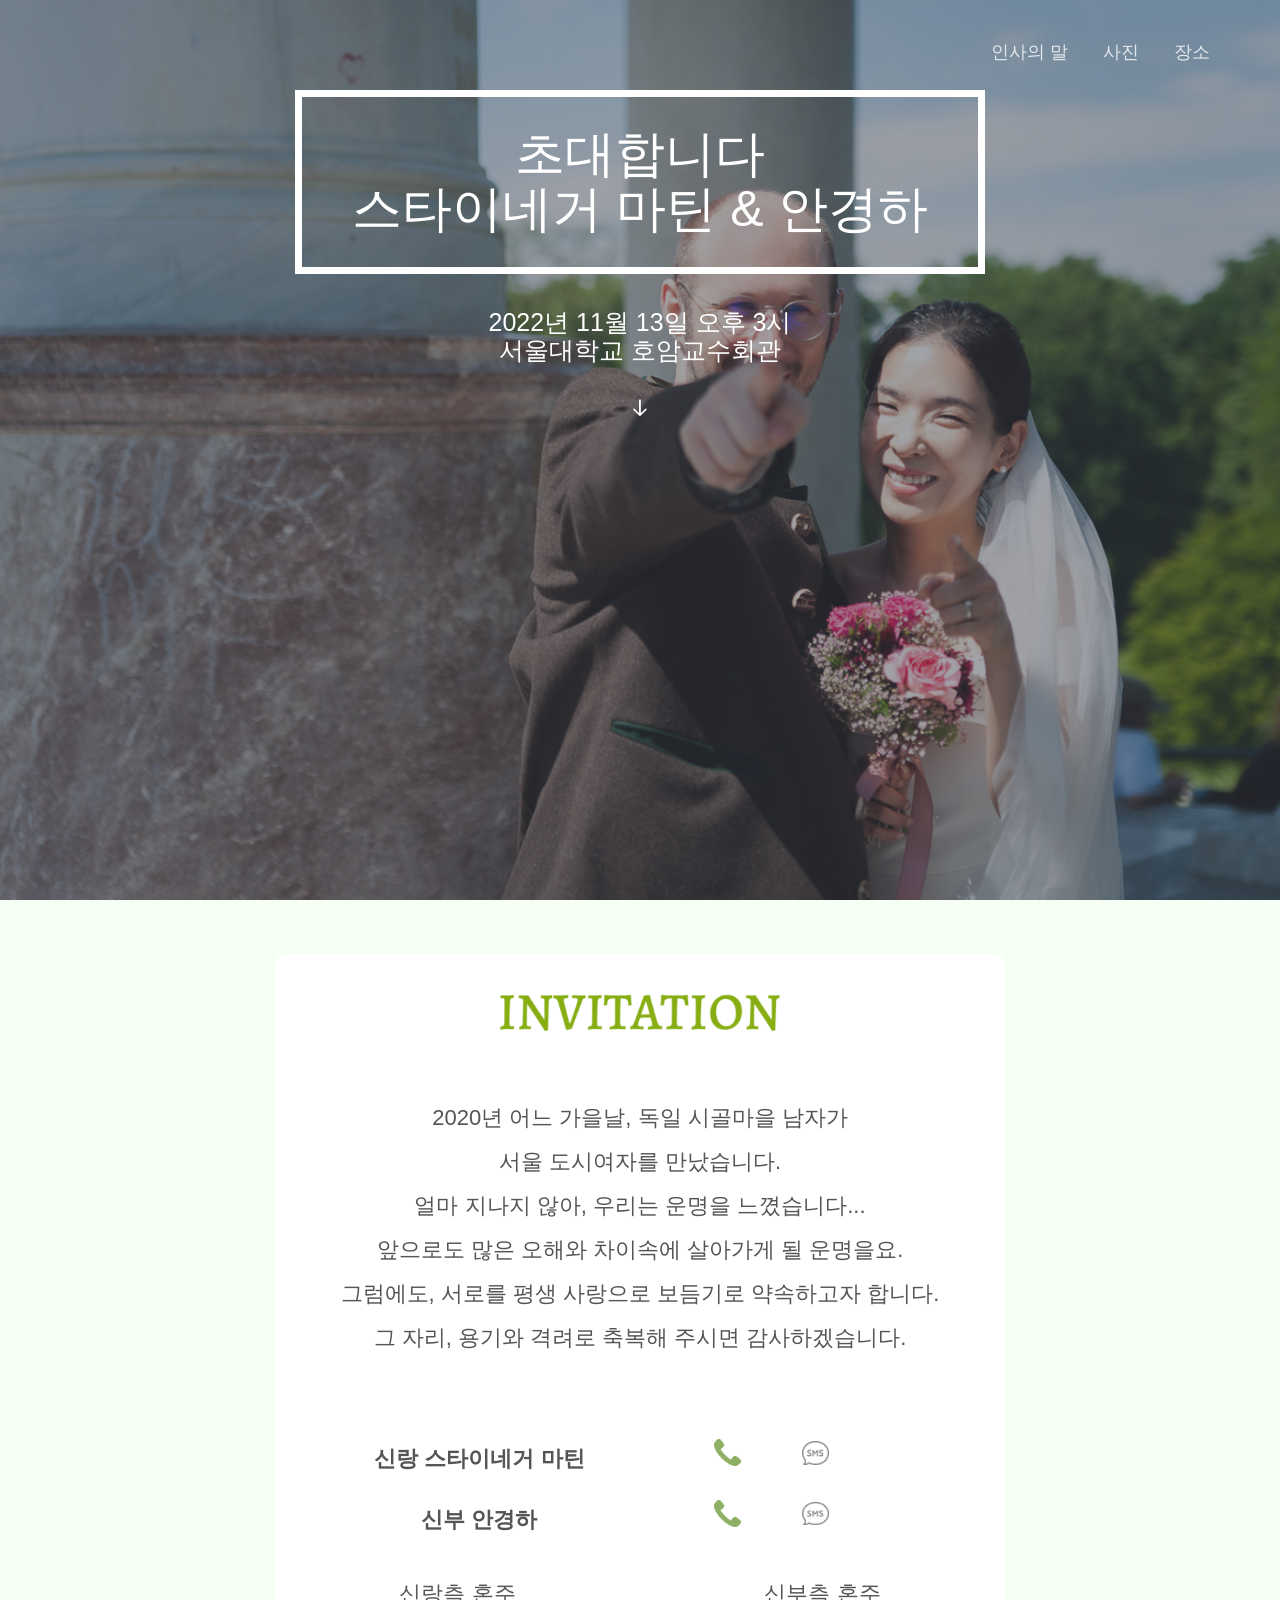
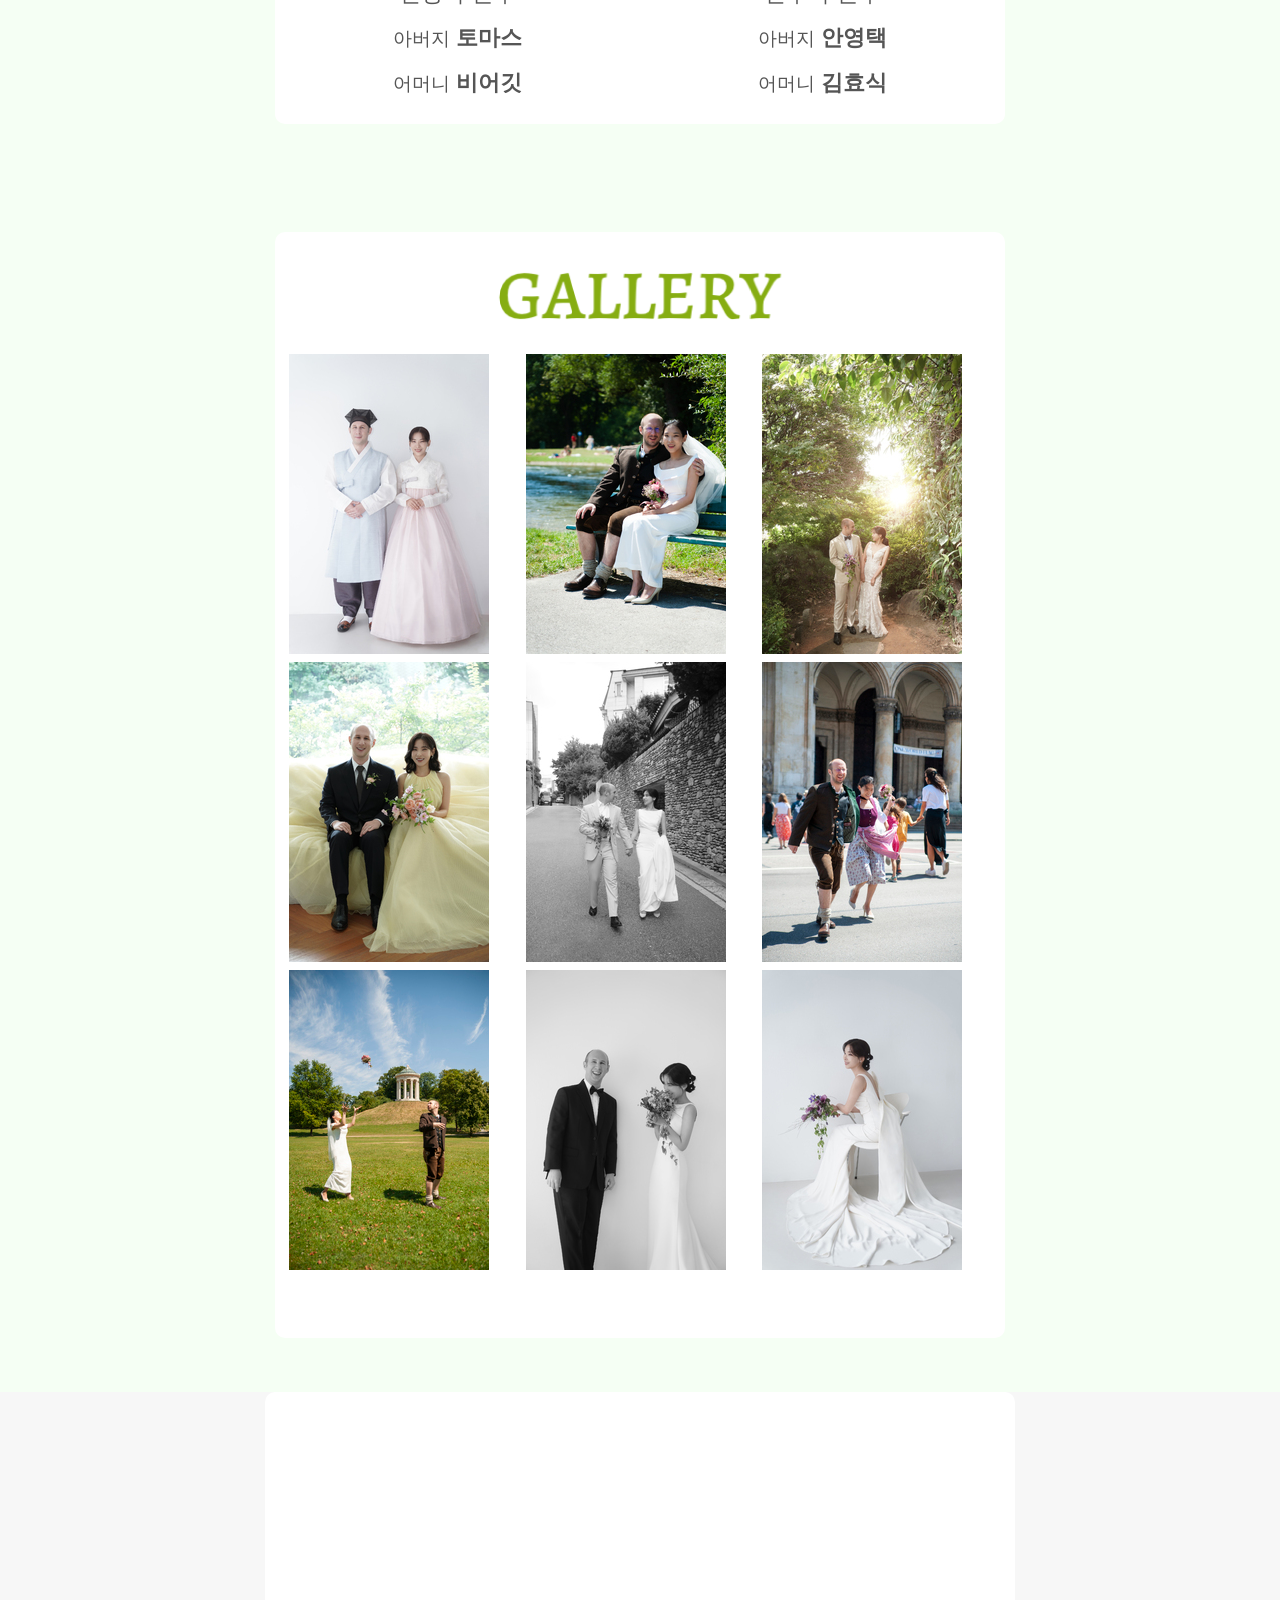
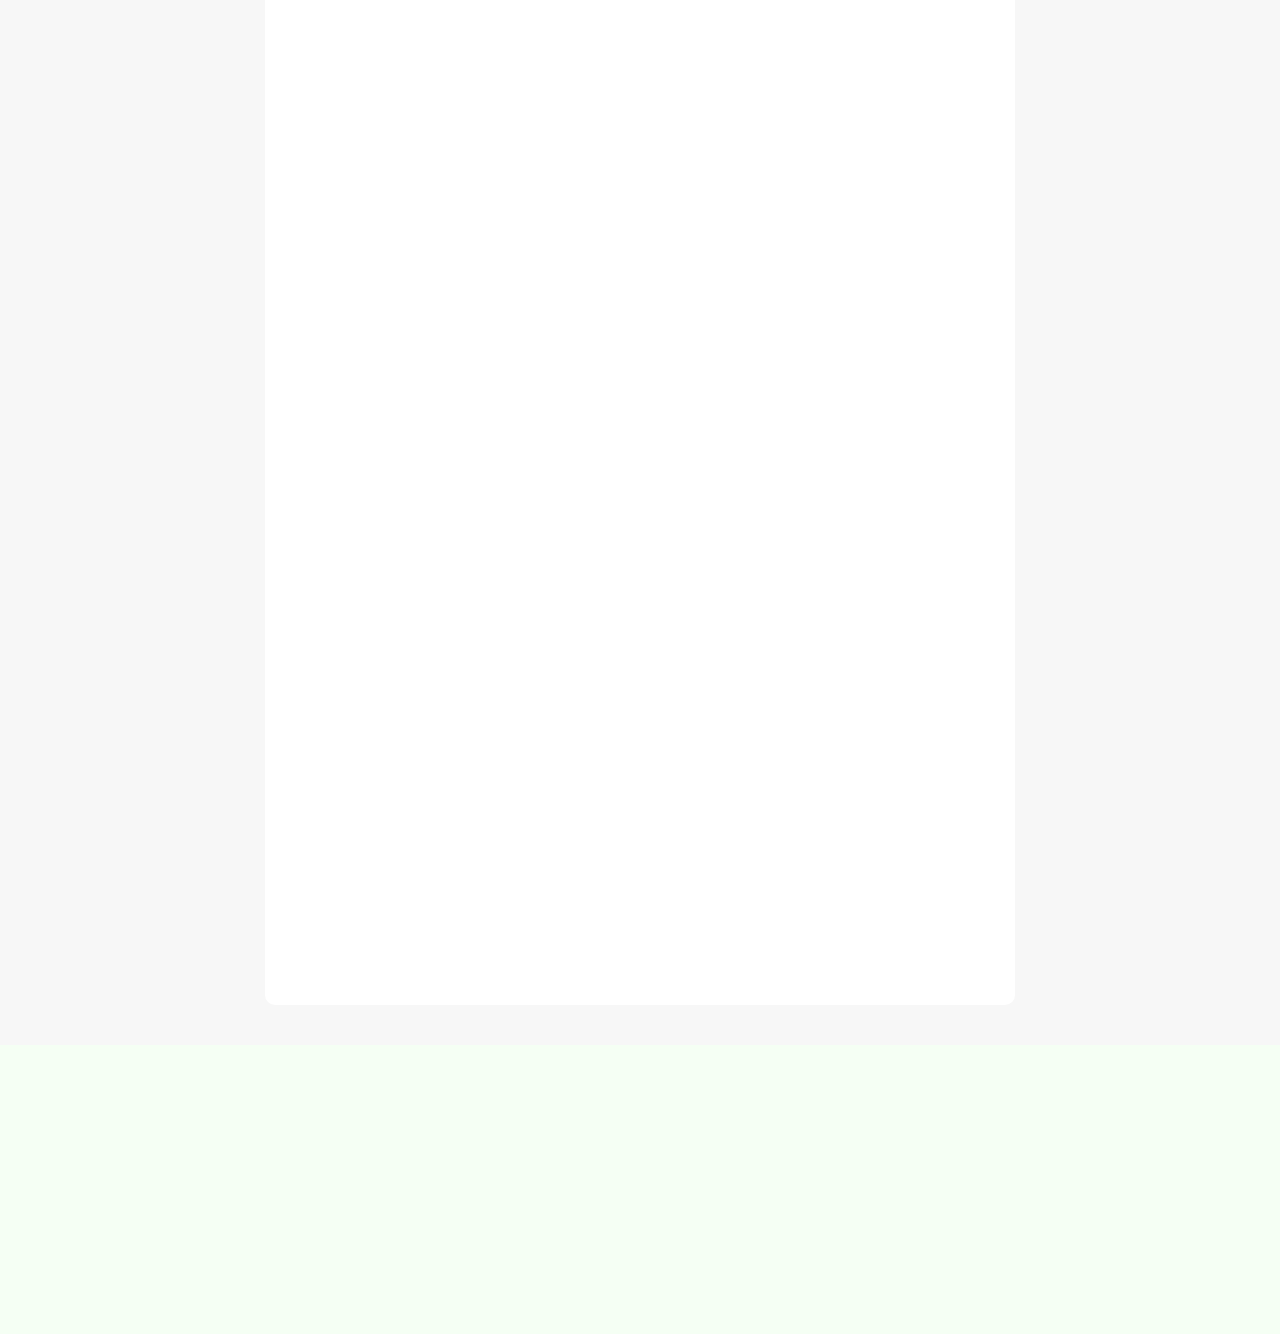
==== en.html @ ebabf7a4 "Wedding card" ====
<!DOCTYPE html>
<html>
<head>
    <meta charset="utf-8">
    <meta http-equiv="X-UA-Compatible" content="IE=edge">
    <title>마틴 & 경하 Wedding Invitation</title>
    <meta name="viewport" content="width=device-width, initial-scale=1">
    <meta name="description" content="2022년 11월 13일 오후 3시 서울대학교 호암교수회관"/>
    <meta name="keywords" content="Wedding invitation"/>
    <meta name="author" content="Martin Steinegger"/>
    <!--Template from soa-bin-wedding.github.io-->
    <meta property="og:type" content="website">
    <meta property="og:title" content="마틴 & 경하의 결혼식에 초대합니다.">
    <meta property="og:image" content="images/crop.jpg">
    <meta property="og:url" content="https://kyungha-martin.github.io">
    <meta property="og:description" content="2022년 11월 13일 오후 3시 서울대학교 호암교수회관">
    <meta name="twitter:card" content="summary">
    <meta name="twitter:title" content="마틴 & 경하의 결혼식에 초대합니다.">
    <meta name="twitter:description" content="2022년 11월 13일 오후 3시 서울대학교 호암교수회관">
    <meta name="twitter:image" content="images/crop.jpg">
    <meta name="twitter:site" content="https://kyungha-martin.github.io">
    <link rel="icon" href="images/favicon.jpg">
    <link rel="stylesheet" href="css/bootstrap.css">
    <link rel="stylesheet" href="css/animate.css">
    <link rel="stylesheet" href="css/flexslider.css">
    <link rel="stylesheet" href="css/icomoon.css">
    <link rel="stylesheet" href="css/magnific-popup.css">
    <link rel="stylesheet" href="css/style.css">
</head>
<body>
<script src="js/modernizr-2.6.2.min.js"></script>
<script src="js/respond.min.js"></script>
<script src="js/jquery.min.js"></script>
<script src="js/bootstrap.min.js"></script>
<script src="js/jquery.easing.1.3.js"></script>
<script src="js/jquery.magnific-popup.min.js"></script>
<script src="js/jquery.waypoints.min.js"></script>
<script src="js/jquery.stellar.min.js"></script>
<script src="js/jquery.flexslider-min.js"></script>
<script src="js/main.js"></script>
<div id="fh5co-header">
    <div class="container">
        <a href="#" class="js-fh5co-nav-toggle fh5co-nav-toggle"><i></i></a>
        <div id="fh5co-logo"></div>
        <nav id="fh5co-main-nav">
            <ul>
                <li><a href="#" data-nav-section="welcome">인사의 말</a></li>
                <li><a href="#" data-nav-section="wedphoto">사진</a></li>
                <li><a href="#" data-nav-section="location">장소</a></li>
            </ul>
        </nav>
    </div>
</div>
<div id="fh5co-main">
    <div class="fh5co-overlay-mobile"></div>
    <div class="wrap-loading">
        <div><img src="images/loader.gif" /></div>
    </div>
    <div id="fh5co-home" class="js-fullheight" data-section="home">
        <div class="flexslider">
            <div class="fh5co-overlay"></div>
            <div class="fh5co-text">
                <div class="container">
                    <div class="row text-center">
                        <h1 class="animate-box">초대합니다<br>스타이네거 마틴 & 안경하</h1>
                        <h3>2022년 11월 13일 오후 3시<br>서울대학교 호암교수회관</h3>
                        <div class="fh5co-go animate-box">
                            <a href="javascript:gaClick('main','startClick');" class="js-fh5co-next">
                                <span><i class="icon-arrow-down2"></i></span>
                            </a>
                        </div>
                    </div>
                </div>
            </div>
            <ul class="slides">
                <li style="background-image: url(images/5.jpg)" data-stellar-background-ratio="1">
                </li>
            </ul>
        </div>
    </div>

    <div id="fh5co-portfolio" data-section="welcome">
        <div class="container">
            <div class="col-md-8 col-md-offset-2 text-center section-heading animate-box">
                <div class="wed-events" style="padding-bottom:3em" style="border-radius:20px;">
                    <div class="row text-center " style="ned-underl">
                        <h2 class="ned-section-venue animate-box">
                            <img src="images/tit_greeting.png"
                                 style="width: 37%;">
                        </h2>
                    </div>



                    <div class="ned-lead animate-box" style="line-height:200%;">
                        <br>
                        2020년 어느 가을날, 독일 시골마을 남자가<br>
                        서울 도시여자를 만났습니다.<br>
                        얼마 지나지 않아, 우리는 운명을 느꼈습니다...<br>
                        앞으로도 많은 오해와 차이속에 살아가게 될 운명을요.<br> 
                        그럼에도, 서로를 평생 사랑으로 보듬기로 약속하고자 합니다.<br> 
                        그 자리, 용기와 격려로 축복해 주시면 감사하겠습니다.<br>
                        <br>
                        <dl>
                            <dt><span class="blue">신랑</span> <span class="input_husband">스타이네거 마틴</span></dt>
                            <dd><a href="tel:010-2862-2673"><img
                                    src="images/btn_tel01.png"
                                    width="27"></a></dd>
                            <dd><a href="sms:010-2862-2673"><img
                                    src="images/btn_sms02.png"
                                    width="27"></a></dd>
                        </dl>
                        <dl>
                            <dt><span class="blue">신부</span> <span class="input_husband">안경하</span></dt>
                            <dd><a href="tel:010-9148-8938"><img
                                    src="images/btn_tel01.png"
                                    width="27"></a></dd>
                            <dd><a href="sms:010-9148-8938"><img
                                    src="images/btn_sms02.png"
                                    width="27"></a></dd>
                        </dl>
                        <br>
                        <br>
                        <ul class="parents">
                            <li>
                                신랑측 혼주
                                <ul class="detail">
                                    <li>
                                        <small>아버지</small>
                                        <b>토마스</b></li>
                                    <li>
                                        <small>어머니</small>
                                        <b>비어깃</b></li>
                                </ul>
                            </li>
                            <li>
                                신부측 혼주
                                <ul class="detail">
                                    <li>
                                        <small>아버지</small>
                                        <b> 안영택</b></li>
                                    <li>
                                        <small>어머니</small>
                                        <b> 김효식</b></li>
                                </ul>
                            </li>
                        </ul>
                        <br>
                        <br>
                    </div>
                </div>
            </div>
        </div>
    </div>
    <!-- 갤러리 시작 -->
    <div id="fh5co-gallery" data-section="wedphoto">
        <div class="container">
            <div class="col-md-8 col-md-offset-2 text-center section-heading animate-box">
                <div class="wed-events" style="padding-bottom:3em" style="border-radius:20px;">
                    <div class="row text-center">
                        <h2 class="ned-section-venue animate-box">
                            <img src="images/tit_gallery.png"
                                 style="width: 37%;">
                        </h2>
                    </div>
                    <div class="grid-container">
                        <a class="grid-item img-popup" onclick="gaClick('image','1');" href="images/1.jpg">   <img src="images/thumbnails/1.jpg" class="img-responsive" alt="사진1"></a>
                        <a class="grid-item img-popup" onclick="gaClick('image','2');" href="images/2.jpg">   <img src="images/thumbnails/2.jpg" class="img-responsive" alt="사진2"></a>
                        <a class="grid-item img-popup" onclick="gaClick('image','4');" href="images/4.jpg">   <img src="images/thumbnails/4.jpg" class="img-responsive" alt="사진4"></a>
                        <a class="grid-item img-popup" onclick="gaClick('image','3');" href="images/3.jpg">   <img src="images/thumbnails/3.jpg" class="img-responsive" alt="사진3"></a>
                        <a class="grid-item img-popup" onclick="gaClick('image','9');" href="images/9.jpg">   <img src="images/thumbnails/9.jpg" class="img-responsive" alt="사진9"></a>
                        <a class="grid-item img-popup" onclick="gaClick('image','7');" href="images/7.jpg">   <img src="images/thumbnails/7.jpg" class="img-responsive" alt="사진7"></a>
                        <a class="grid-item img-popup" onclick="gaClick('image','8');" href="images/8.jpg">   <img src="images/thumbnails/8.jpg" class="img-responsive" alt="사진8"></a>
                        <a class="grid-item img-popup" onclick="gaClick('image','6');" href="images/6.jpg">   <img src="images/thumbnails/6.jpg" class="img-responsive" alt="사진6"></a>
                        <a class="grid-item img-popup" onclick="gaClick('image','10');" href="images/10.jpg"> <img src="images/thumbnails/10.jpg" class="img-responsive" alt="사진10"></a>
                       <!-- 1 2 4
                            3 9 7
                            8 6 10
                        -->
                    </div>
                </div>
            </div>
        </div>
    </div>
    <div id="fh5co-location" data-section="location">
        <div class="container">
            <div class="row r-pb">
                <div class="col-md-8 col-md-offset-2 text-center section-heading animate-box">
                    <div class="wed-events" style="padding-bottom:3em" style="border-radius:20px;">
                        <div align="center" class="animate-box">
                            <h2>
                                <img src="images/tit_map.png"
                                     style="width: 37%;"/>
                            </h2>
                            <div>
                                <span>서울대학교 호암교수회관 </span><br>
                                <span>서울 관악구 관악로1 (낙성대동(구 봉천동)) 239-1</span><br>
                                <span>전화: 02-8800-300</span>

                            </div>
                            <br>
                            <div style="font: 12px sans-serif; letter-spacing: -1px; width: 360; color: rgb(51, 51, 51); position: relative;">
                                    <div style="font:normal normal 400 12px/normal dotum, sans-serif; width:640px; height:238px; color:#333; position:relative"><div style="height: 360px;"><a href="https://map.kakao.com/?urlX=491085.0&amp;urlY=1102405.0&amp;itemId=21571764&amp;q=%EC%84%9C%EC%9A%B8%EB%8C%80%ED%95%99%EA%B5%90%20%ED%98%B8%EC%95%94%EA%B5%90%EC%88%98%ED%9A%8C%EA%B4%80%20%EC%BB%A8%EB%B2%A4%EC%85%98%EC%84%BC%ED%84%B0&amp;srcid=21571764&amp;map_type=TYPE_MAP&amp;from=roughmap" target="_blank"><img class="map" src="http://t1.daumcdn.net/roughmap/imgmap/8510f37767564e32c90fb3c2cff4d9b23018ef59b2f9edc5dce88403f296133c" width="358px" height="238px" style="border:1px solid #ccc;"></a></div>
                                    </div>
                            </div>
                            <br>
                            <div id="simplemap">
                                <img src="images/location_image.jpeg" width="360px" />
                            </div>
                            <div class="ned-lead animate-box" style="line-height:200%;">
                                <br>
                                <br>
                                서울대학교 교수회관이 아닌 서울대학교 <mark style="background-color: #000000; color: #ffffff;">호암</mark> 교수회관입니다.<br>
                                
                                <br>
                            </div>
                        </div>
                    </div>
                </div>
            </div>
        </div>
    </div>
    
    </div>
    <div id="fh5co-about" data-section="contact">
        <div class="container">
            <div class="row">
                <div class="col-md-8 col-md-offset-2 text-center section-heading animate-box">
                    <div class="wed-events" style="padding-bottom:3em" style="border-radius:20px;">
                        <p>공유하기</p>
                            <a href="https://www.facebook.com/sharer/sharer.php?u=https%3A%2F%2Fsoa-bin-wedding.github.io" target="_blank"><img src="images/sns1.png" alt="페이스북" width="50px" height="50px"></a>
                                <a href="https://twitter.com/intent/tweet?text=%ED%98%84%EB%B9%88+%26+%EC%86%8C%EC%95%84%EC%9D%98+%EB%AA%A8%EB%B0%94%EC%9D%BC+%EC%B2%AD%EC%B2%A9%EC%9E%A5&url=https://soa-bin-wedding.github.io"
                                   target="_blank"><img src="images/sns2.png" width="50px" height="50px" alt="트위터"></a>
                            <a href=";" id="kakao-link-btn"><img
                                    src="images/sns3.png" width="50px" height="50px" alt="카카오톡"></a>
                            <a href="javascript:shareStory();"><img
                                    src="images/sns4.png" alt="카카오스토리" width="50px" height="50px"></a>
                    </div>
                </div>
            </div>
        </div>
    </div>
</div>
<script src="https://developers.kakao.com/sdk/js/kakao.min.js"></script>
<script src="js/magnific-popup.js"></script>
<script src="https://www.googletagmanager.com/gtag/js?id=UA-131420949-3"></script>
<script>
    (function(w,d,s,l,i){w[l]=w[l]||[];w[l].push({'gtm.start':
		new Date().getTime(),event:'gtm.js'});var f=d.getElementsByTagName(s)[0],
	j=d.createElement(s),dl=l!='dataLayer'?'&l='+l:'';j.async=true;j.src=
	'https://www.googletagmanager.com/gtm.js?id='+i+dl;f.parentNode.insertBefore(j,f);
})(window,document,'script','dataLayer','GTM-WQ4FRQZ');

window.dataLayer = window.dataLayer || [];
function gtag(){dataLayer.push(arguments);}
gtag('js', new Date());
gtag('config', 'UA-131420949-3');

function shareStory() {
	if(!Kakao.isInitialized()){
		Kakao.init('3bebeb2e0b500f27c498962466dd9743');
	}
    Kakao.Story.open({
        url: 'https://kyungha-martin.github.io',
        text: '모바일 초대장 연결! #모바일초대장'
    });
}

function gaClick(eventName, data) {
	try {
		gtag('event', 'click', {
			'event_category': eventName,
			'event_label': data,
		});
	} catch(e) {

	}
	return true;
}

    Kakao.init('3bebeb2e0b500f27c498962466dd9743');
    Kakao.Link.createDefaultButton({
	    container: '#kakao-link-btn',
	    objectType: 'feed',
	    content: {
		    title: '마틴 & 경하의 결혼식에 초대합니다.',
		    description: '2022년 11월 13일 오후 3시\n서울대학교 호암교수회관',
		    imageUrl: 'https://kyungha-martin.github.io/images/crop.jpg',
		    imageWidth: 412,
		    imageHeight: 240,
		    link: {
			    mobileWebUrl: 'https://kyungha-martin.github.io',
			    webUrl: 'https://kyungha-martin.github.io'
		    }
	    },
	    buttons: [
		    {
			    title: '웹으로 보기',
			    link: {
				    mobileWebUrl: 'https://kyungha-martin.github.io',
				    webUrl: 'https://kyungha-martin.github.io'
			    }
		    }
	    ]
    });
</script>
</body>
</html>
---- css/flexslider.css ----
@font-face{font-family:flexslider-icon;src:url(fonts/flexslider-icon.eot);src:url(fonts/flexslider-icon.eot?#iefix) format('embedded-opentype'),url(fonts/flexslider-icon.woff) format('woff'),url(fonts/flexslider-icon.ttf) format('truetype'),url(fonts/flexslider-icon.svg#flexslider-icon) format('svg');font-weight:400;font-style:normal}.flex-container a:hover,.flex-slider a:hover{outline:0}.flex-control-nav,.flex-direction-nav,.slides,.slides>li{margin:0;padding:0;list-style:none}.flex-pauseplay span{text-transform:capitalize}.flexslider{margin:0;padding:0}.flexslider .slides>li{display:none;-webkit-backface-visibility:hidden}.flexslider .slides img{width:100%;display:block}.flexslider .slides:after{content:"\0020";display:block;clear:both;visibility:hidden;line-height:0;height:0}html[xmlns] .flexslider .slides{display:block}* html .flexslider .slides{height:1%}.no-js .flexslider .slides>li:first-child{display:block}.flexslider{margin:0 0 60px;background:#fff;border:4px solid #fff;position:relative;zoom:1;-webkit-border-radius:4px;-moz-border-radius:4px;border-radius:4px;-webkit-box-shadow:'' 0 1px 4px rgba(0,0,0,.2);-moz-box-shadow:'' 0 1px 4px rgba(0,0,0,.2);-o-box-shadow:'' 0 1px 4px rgba(0,0,0,.2);box-shadow:'' 0 1px 4px rgba(0,0,0,.2)}.flexslider .slides{zoom:1}.flexslider .slides img{height:auto;-moz-user-select:none}.flex-viewport{max-height:2000px;-webkit-transition:all 1s ease;-moz-transition:all 1s ease;-ms-transition:all 1s ease;-o-transition:all 1s ease;transition:all 1s ease}.loading .flex-viewport{max-height:300px}.carousel li{margin-right:5px}.flex-direction-nav a{text-decoration:none;display:block;width:40px;height:40px;margin:-20px 0 0;position:absolute;top:50%;z-index:10;overflow:hidden;opacity:0;cursor:pointer;color:rgba(0,0,0,.8);text-shadow:1px 1px 0 rgba(255,255,255,.3);-webkit-transition:all .3s ease-in-out;-moz-transition:all .3s ease-in-out;-ms-transition:all .3s ease-in-out;-o-transition:all .3s ease-in-out;transition:all .3s ease-in-out}.flex-direction-nav a:before{font-family:flexslider-icon;font-size:40px;display:inline-block;content:'\f001';color:rgba(0,0,0,.8);text-shadow:1px 1px 0 rgba(255,255,255,.3)}.flex-direction-nav a.flex-next:before{content:'\f002'}.flex-direction-nav .flex-prev{left:-50px}.flex-direction-nav .flex-next{right:-50px;text-align:right}.flexslider:hover .flex-direction-nav .flex-prev{opacity:.7;left:10px}.flexslider:hover .flex-direction-nav .flex-prev:hover{opacity:1}.flexslider:hover .flex-direction-nav .flex-next{opacity:.7;right:10px}.flexslider:hover .flex-direction-nav .flex-next:hover{opacity:1}.flex-direction-nav .flex-disabled{opacity:0!important;cursor:default;z-index:-1}.flex-pauseplay a{display:block;width:20px;height:20px;position:absolute;bottom:5px;left:10px;opacity:.8;z-index:10;overflow:hidden;cursor:pointer;color:#000}.flex-pauseplay a:before{font-family:flexslider-icon;font-size:20px;display:inline-block;content:'\f004'}.flex-pauseplay a:hover{opacity:1}.flex-pauseplay a.flex-play:before{content:'\f003'}.flex-control-nav{width:100%;position:absolute;bottom:-40px;text-align:center}.flex-control-nav li{margin:0 6px;display:inline-block;zoom:1}.flex-control-paging li a{width:11px;height:11px;display:block;background:#666;background:rgba(0,0,0,.5);cursor:pointer;text-indent:-9999px;-webkit-box-shadow:inset 0 0 3px rgba(0,0,0,.3);-moz-box-shadow:inset 0 0 3px rgba(0,0,0,.3);-o-box-shadow:inset 0 0 3px rgba(0,0,0,.3);box-shadow:inset 0 0 3px rgba(0,0,0,.3);-webkit-border-radius:20px;-moz-border-radius:20px;border-radius:20px}.flex-control-paging li a:hover{background:#333;background:rgba(0,0,0,.7)}.flex-control-paging li a.flex-active{background:#000;background:rgba(0,0,0,.9);cursor:default}.flex-control-thumbs{margin:5px 0 0;position:static;overflow:hidden}.flex-control-thumbs li{width:25%;float:left;margin:0}.flex-control-thumbs img{width:100%;height:auto;display:block;opacity:.7;cursor:pointer;-moz-user-select:none;-webkit-transition:all 1s ease;-moz-transition:all 1s ease;-ms-transition:all 1s ease;-o-transition:all 1s ease;transition:all 1s ease}.flex-control-thumbs img:hover{opacity:1}.flex-control-thumbs .flex-active{opacity:1;cursor:default}@media screen and (max-width:860px){.flex-direction-nav .flex-prev{opacity:1;left:10px}.flex-direction-nav .flex-next{opacity:1;right:10px}}
---- css/icomoon.css ----
@font-face{font-family:icomoon;src:url(../fonts/icomoon/icomoon.eot?85cwyn);src:url(../fonts/icomoon/icomoon.eot?85cwyn#iefix) format('embedded-opentype'),url(../fonts/icomoon/icomoon.ttf?85cwyn) format('truetype'),url(../fonts/icomoon/icomoon.woff?85cwyn) format('woff'),url(../fonts/icomoon/icomoon.svg?85cwyn#icomoon) format('svg');font-weight:400;font-style:normal}[class*=" icon-"],[class^=icon-]{font-family:icomoon!important;speak:none;font-style:normal;font-weight:400;font-variant:normal;text-transform:none;line-height:1;-webkit-font-smoothing:antialiased;-moz-osx-font-smoothing:grayscale}.icon-add-to-list:before{content:"\e900"}.icon-classic-computer:before{content:"\e901"}.icon-controller-fast-backward:before{content:"\e902"}.icon-creative-commons-attribution:before{content:"\e903"}.icon-creative-commons-noderivs:before{content:"\e904"}.icon-creative-commons-noncommercial-eu:before{content:"\e905"}.icon-creative-commons-noncommercial-us:before{content:"\e906"}.icon-creative-commons-public-domain:before{content:"\e907"}.icon-creative-commons-remix:before{content:"\e908"}.icon-creative-commons-share:before{content:"\e909"}.icon-creative-commons-sharealike:before{content:"\e90a"}.icon-creative-commons:before{content:"\e90b"}.icon-document-landscape:before{content:"\e90c"}.icon-remove-user:before{content:"\e90d"}.icon-warning:before{content:"\e90e"}.icon-arrow-bold-down:before{content:"\e90f"}.icon-arrow-bold-left:before{content:"\e910"}.icon-arrow-bold-right:before{content:"\e911"}.icon-arrow-bold-up:before{content:"\e912"}.icon-arrow-down:before{content:"\e913"}.icon-arrow-left:before{content:"\e914"}.icon-arrow-long-down:before{content:"\e915"}.icon-arrow-long-left:before{content:"\e916"}.icon-arrow-long-right:before{content:"\e917"}.icon-arrow-long-up:before{content:"\e918"}.icon-arrow-right:before{content:"\e919"}.icon-arrow-up:before{content:"\e91a"}.icon-arrow-with-circle-down:before{content:"\e91b"}.icon-arrow-with-circle-left:before{content:"\e91c"}.icon-arrow-with-circle-right:before{content:"\e91d"}.icon-arrow-with-circle-up:before{content:"\e91e"}.icon-bookmark:before{content:"\e91f"}.icon-bookmarks:before{content:"\e920"}.icon-chevron-down:before{content:"\e921"}.icon-chevron-left:before{content:"\e922"}.icon-chevron-right:before{content:"\e923"}.icon-chevron-small-down:before{content:"\e924"}.icon-chevron-small-left:before{content:"\e925"}.icon-chevron-small-right:before{content:"\e926"}.icon-chevron-small-up:before{content:"\e927"}.icon-chevron-thin-down:before{content:"\e928"}.icon-chevron-thin-left:before{content:"\e929"}.icon-chevron-thin-right:before{content:"\e92a"}.icon-chevron-thin-up:before{content:"\e92b"}.icon-chevron-up:before{content:"\e92c"}.icon-chevron-with-circle-down:before{content:"\e92d"}.icon-chevron-with-circle-left:before{content:"\e92e"}.icon-chevron-with-circle-right:before{content:"\e92f"}.icon-chevron-with-circle-up:before{content:"\e930"}.icon-cloud:before{content:"\e931"}.icon-controller-fast-forward:before{content:"\e932"}.icon-controller-jump-to-start:before{content:"\e933"}.icon-controller-next:before{content:"\e934"}.icon-controller-paus:before{content:"\e935"}.icon-controller-play:before{content:"\e936"}.icon-controller-record:before{content:"\e937"}.icon-controller-stop:before{content:"\e938"}.icon-controller-volume:before{content:"\e939"}.icon-dot-single:before{content:"\e93a"}.icon-dots-three-horizontal:before{content:"\e93b"}.icon-dots-three-vertical:before{content:"\e93c"}.icon-dots-two-horizontal:before{content:"\e93d"}.icon-dots-two-vertical:before{content:"\e93e"}.icon-download:before{content:"\e93f"}.icon-emoji-flirt:before{content:"\e940"}.icon-flow-branch:before{content:"\e941"}.icon-flow-cascade:before{content:"\e942"}.icon-flow-line:before{content:"\e943"}.icon-flow-parallel:before{content:"\e944"}.icon-flow-tree:before{content:"\e945"}.icon-install:before{content:"\e946"}.icon-layers:before{content:"\e947"}.icon-open-book:before{content:"\e948"}.icon-resize-100:before{content:"\e949"}.icon-resize-full-screen:before{content:"\e94a"}.icon-save:before{content:"\e94b"}.icon-select-arrows:before{content:"\e94c"}.icon-sound-mute:before{content:"\e94d"}.icon-sound:before{content:"\e94e"}.icon-trash:before{content:"\e94f"}.icon-triangle-down:before{content:"\e950"}.icon-triangle-left:before{content:"\e951"}.icon-triangle-right:before{content:"\e952"}.icon-triangle-up:before{content:"\e953"}.icon-uninstall:before{content:"\e954"}.icon-upload-to-cloud:before{content:"\e955"}.icon-upload:before{content:"\e956"}.icon-add-user:before{content:"\e957"}.icon-address:before{content:"\e958"}.icon-adjust:before{content:"\e959"}.icon-air:before{content:"\e95a"}.icon-aircraft-landing:before{content:"\e95b"}.icon-aircraft-take-off:before{content:"\e95c"}.icon-aircraft:before{content:"\e95d"}.icon-align-bottom:before{content:"\e95e"}.icon-align-horizontal-middle:before{content:"\e95f"}.icon-align-left:before{content:"\e960"}.icon-align-right:before{content:"\e961"}.icon-align-top:before{content:"\e962"}.icon-align-vertical-middle:before{content:"\e963"}.icon-archive:before{content:"\e964"}.icon-area-graph:before{content:"\e965"}.icon-attachment:before{content:"\e966"}.icon-awareness-ribbon:before{content:"\e967"}.icon-back-in-time:before{content:"\e968"}.icon-back:before{content:"\e969"}.icon-bar-graph:before{content:"\e96a"}.icon-battery:before{content:"\e96b"}.icon-beamed-note:before{content:"\e96c"}.icon-bell:before{content:"\e96d"}.icon-blackboard:before{content:"\e96e"}.icon-block:before{content:"\e96f"}.icon-book:before{content:"\e970"}.icon-bowl:before{content:"\e971"}.icon-box:before{content:"\e972"}.icon-briefcase:before{content:"\e973"}.icon-browser:before{content:"\e974"}.icon-brush:before{content:"\e975"}.icon-bucket:before{content:"\e976"}.icon-cake:before{content:"\e977"}.icon-calculator:before{content:"\e978"}.icon-calendar:before{content:"\e979"}.icon-camera:before{content:"\e97a"}.icon-ccw:before{content:"\e97b"}.icon-chat:before{content:"\e97c"}.icon-check:before{content:"\e97d"}.icon-circle-with-cross:before{content:"\e97e"}.icon-circle-with-minus:before{content:"\e97f"}.icon-circle-with-plus:before{content:"\e980"}.icon-circle:before{content:"\e981"}.icon-circular-graph:before{content:"\e982"}.icon-clapperboard:before{content:"\e983"}.icon-clipboard:before{content:"\e984"}.icon-clock:before{content:"\e985"}.icon-code:before{content:"\e986"}.icon-cog:before{content:"\e987"}.icon-colours:before{content:"\e988"}.icon-compass:before{content:"\e989"}.icon-copy:before{content:"\e98a"}.icon-credit-card:before{content:"\e98b"}.icon-credit:before{content:"\e98c"}.icon-cross:before{content:"\e98d"}.icon-cup:before{content:"\e98e"}.icon-cw:before{content:"\e98f"}.icon-cycle:before{content:"\e990"}.icon-database:before{content:"\e991"}.icon-dial-pad:before{content:"\e992"}.icon-direction:before{content:"\e993"}.icon-document:before{content:"\e994"}.icon-documents:before{content:"\e995"}.icon-drink:before{content:"\e996"}.icon-drive:before{content:"\e997"}.icon-drop:before{content:"\e998"}.icon-edit:before{content:"\e999"}.icon-email:before{content:"\e99a"}.icon-emoji-happy:before{content:"\e99b"}.icon-emoji-neutral:before{content:"\e99c"}.icon-emoji-sad:before{content:"\e99d"}.icon-erase:before{content:"\e99e"}.icon-eraser:before{content:"\e99f"}.icon-export:before{content:"\e9a0"}.icon-eye:before{content:"\e9a1"}.icon-feather:before{content:"\e9a2"}.icon-flag:before{content:"\e9a3"}.icon-flash:before{content:"\e9a4"}.icon-flashlight:before{content:"\e9a5"}.icon-flat-brush:before{content:"\e9a6"}.icon-folder-images:before{content:"\e9a7"}.icon-folder-music:before{content:"\e9a8"}.icon-folder-video:before{content:"\e9a9"}.icon-folder:before{content:"\e9aa"}.icon-forward:before{content:"\e9ab"}.icon-funnel:before{content:"\e9ac"}.icon-game-controller:before{content:"\e9ad"}.icon-gauge:before{content:"\e9ae"}.icon-globe:before{content:"\e9af"}.icon-graduation-cap:before{content:"\e9b0"}.icon-grid:before{content:"\e9b1"}.icon-hair-cross:before{content:"\e9b2"}.icon-hand:before{content:"\e9b3"}.icon-heart-outlined:before{content:"\e9b4"}.icon-heart:before{content:"\e9b5"}.icon-help-with-circle:before{content:"\e9b6"}.icon-help:before{content:"\e9b7"}.icon-home:before{content:"\e9b8"}.icon-hour-glass:before{content:"\e9b9"}.icon-image-inverted:before{content:"\e9ba"}.icon-image:before{content:"\e9bb"}.icon-images:before{content:"\e9bc"}.icon-inbox:before{content:"\e9bd"}.icon-infinity:before{content:"\e9be"}.icon-info-with-circle:before{content:"\e9bf"}.icon-info:before{content:"\e9c0"}.icon-key:before{content:"\e9c1"}.icon-keyboard:before{content:"\e9c2"}.icon-lab-flask:before{content:"\e9c3"}.icon-landline:before{content:"\e9c4"}.icon-language:before{content:"\e9c5"}.icon-laptop:before{content:"\e9c6"}.icon-leaf:before{content:"\e9c7"}.icon-level-down:before{content:"\e9c8"}.icon-level-up:before{content:"\e9c9"}.icon-lifebuoy:before{content:"\e9ca"}.icon-light-bulb:before{content:"\e9cb"}.icon-light-down:before{content:"\e9cc"}.icon-light-up:before{content:"\e9cd"}.icon-line-graph:before{content:"\e9ce"}.icon-link:before{content:"\e9cf"}.icon-list:before{content:"\e9d0"}.icon-location-pin:before{content:"\e9d1"}.icon-location:before{content:"\e9d2"}.icon-lock-open:before{content:"\e9d3"}.icon-lock:before{content:"\e9d4"}.icon-log-out:before{content:"\e9d5"}.icon-login:before{content:"\e9d6"}.icon-loop:before{content:"\e9d7"}.icon-magnet:before{content:"\e9d8"}.icon-magnifying-glass:before{content:"\e9d9"}.icon-mail:before{content:"\e9da"}.icon-man:before{content:"\e9db"}.icon-map:before{content:"\e9dc"}.icon-mask:before{content:"\e9dd"}.icon-medal:before{content:"\e9de"}.icon-megaphone:before{content:"\e9df"}.icon-menu:before{content:"\e9e0"}.icon-message:before{content:"\e9e1"}.icon-mic:before{content:"\e9e2"}.icon-minus:before{content:"\e9e3"}.icon-mobile:before{content:"\e9e4"}.icon-modern-mic:before{content:"\e9e5"}.icon-moon:before{content:"\e9e6"}.icon-mouse:before{content:"\e9e7"}.icon-music:before{content:"\e9e8"}.icon-network:before{content:"\e9e9"}.icon-new-message:before{content:"\e9ea"}.icon-new:before{content:"\e9eb"}.icon-news:before{content:"\e9ec"}.icon-note:before{content:"\e9ed"}.icon-notification:before{content:"\e9ee"}.icon-old-mobile:before{content:"\e9ef"}.icon-old-phone:before{content:"\e9f0"}.icon-palette:before{content:"\e9f1"}.icon-paper-plane:before{content:"\e9f2"}.icon-pencil:before{content:"\e9f3"}.icon-phone:before{content:"\e9f4"}.icon-pie-chart:before{content:"\e9f5"}.icon-pin:before{content:"\e9f6"}.icon-plus:before{content:"\e9f7"}.icon-popup:before{content:"\e9f8"}.icon-power-plug:before{content:"\e9f9"}.icon-price-ribbon:before{content:"\e9fa"}.icon-price-tag:before{content:"\e9fb"}.icon-print:before{content:"\e9fc"}.icon-progress-empty:before{content:"\e9fd"}.icon-progress-full:before{content:"\e9fe"}.icon-progress-one:before{content:"\e9ff"}.icon-progress-two:before{content:"\ea00"}.icon-publish:before{content:"\ea01"}.icon-quote:before{content:"\ea02"}.icon-radio:before{content:"\ea03"}.icon-reply-all:before{content:"\ea04"}.icon-reply:before{content:"\ea05"}.icon-retweet:before{content:"\ea06"}.icon-rocket:before{content:"\ea07"}.icon-round-brush:before{content:"\ea08"}.icon-rss:before{content:"\ea09"}.icon-ruler:before{content:"\ea0a"}.icon-scissors:before{content:"\ea0b"}.icon-share-alternitive:before{content:"\ea0c"}.icon-share:before{content:"\ea0d"}.icon-shareable:before{content:"\ea0e"}.icon-shield:before{content:"\ea0f"}.icon-shop:before{content:"\ea10"}.icon-shopping-bag:before{content:"\ea11"}.icon-shopping-basket:before{content:"\ea12"}.icon-shopping-cart:before{content:"\ea13"}.icon-shuffle:before{content:"\ea14"}.icon-signal:before{content:"\ea15"}.icon-sound-mix:before{content:"\ea16"}.icon-sports-club:before{content:"\ea17"}.icon-spreadsheet:before{content:"\ea18"}.icon-squared-cross:before{content:"\ea19"}.icon-squared-minus:before{content:"\ea1a"}.icon-squared-plus:before{content:"\ea1b"}.icon-star-outlined:before{content:"\ea1c"}.icon-star:before{content:"\ea1d"}.icon-stopwatch:before{content:"\ea1e"}.icon-suitcase:before{content:"\ea1f"}.icon-swap:before{content:"\ea20"}.icon-sweden:before{content:"\ea21"}.icon-switch:before{content:"\ea22"}.icon-tablet:before{content:"\ea23"}.icon-tag:before{content:"\ea24"}.icon-text-document-inverted:before{content:"\ea25"}.icon-text-document:before{content:"\ea26"}.icon-text:before{content:"\ea27"}.icon-thermometer:before{content:"\ea28"}.icon-thumbs-down:before{content:"\ea29"}.icon-thumbs-up:before{content:"\ea2a"}.icon-thunder-cloud:before{content:"\ea2b"}.icon-ticket:before{content:"\ea2c"}.icon-time-slot:before{content:"\ea2d"}.icon-tools:before{content:"\ea2e"}.icon-traffic-cone:before{content:"\ea2f"}.icon-tree:before{content:"\ea30"}.icon-trophy:before{content:"\ea31"}.icon-tv:before{content:"\ea32"}.icon-typing:before{content:"\ea33"}.icon-unread:before{content:"\ea34"}.icon-untag:before{content:"\ea35"}.icon-user:before{content:"\ea36"}.icon-users:before{content:"\ea37"}.icon-v-card:before{content:"\ea38"}.icon-video:before{content:"\ea39"}.icon-vinyl:before{content:"\ea3a"}.icon-voicemail:before{content:"\ea3b"}.icon-wallet:before{content:"\ea3c"}.icon-water:before{content:"\ea3d"}.icon-px-with-circle:before{content:"\ea3e"}.icon-px:before{content:"\ea3f"}.icon-basecamp:before{content:"\ea40"}.icon-behance:before{content:"\ea41"}.icon-creative-cloud:before{content:"\ea42"}.icon-dropbox:before{content:"\ea43"}.icon-evernote:before{content:"\ea44"}.icon-flattr:before{content:"\ea45"}.icon-foursquare:before{content:"\ea46"}.icon-google-drive:before{content:"\ea47"}.icon-google-hangouts:before{content:"\ea48"}.icon-grooveshark:before{content:"\ea49"}.icon-icloud:before{content:"\ea4a"}.icon-mixi:before{content:"\ea4b"}.icon-onedrive:before{content:"\ea4c"}.icon-paypal:before{content:"\ea4d"}.icon-picasa:before{content:"\ea4e"}.icon-qq:before{content:"\ea4f"}.icon-rdio-with-circle:before{content:"\ea50"}.icon-renren:before{content:"\ea51"}.icon-scribd:before{content:"\ea52"}.icon-sina-weibo:before{content:"\ea53"}.icon-skype-with-circle:before{content:"\ea54"}.icon-skype:before{content:"\ea55"}.icon-slideshare:before{content:"\ea56"}.icon-smashing:before{content:"\ea57"}.icon-soundcloud:before{content:"\ea58"}.icon-spotify-with-circle:before{content:"\ea59"}.icon-spotify:before{content:"\ea5a"}.icon-swarm:before{content:"\ea5b"}.icon-vine-with-circle:before{content:"\ea5c"}.icon-vine:before{content:"\ea5d"}.icon-vk-alternitive:before{content:"\ea5e"}.icon-vk-with-circle:before{content:"\ea5f"}.icon-vk:before{content:"\ea60"}.icon-xing-with-circle:before{content:"\ea61"}.icon-xing:before{content:"\ea62"}.icon-yelp:before{content:"\ea63"}.icon-dribbble-with-circle:before{content:"\ea64"}.icon-dribbble:before{content:"\ea65"}.icon-facebook-with-circle:before{content:"\ea66"}.icon-facebook:before{content:"\ea67"}.icon-flickr-with-circle:before{content:"\ea68"}.icon-flickr:before{content:"\ea69"}.icon-github-with-circle:before{content:"\ea6a"}.icon-github:before{content:"\ea6b"}.icon-google-with-circle:before{content:"\ea6c"}.icon-google:before{content:"\ea6d"}.icon-instagram-with-circle:before{content:"\ea6e"}.icon-instagram:before{content:"\ea6f"}.icon-lastfm-with-circle:before{content:"\ea70"}.icon-lastfm:before{content:"\ea71"}.icon-linkedin-with-circle:before{content:"\ea72"}.icon-linkedin:before{content:"\ea73"}.icon-pinterest-with-circle:before{content:"\ea74"}.icon-pinterest:before{content:"\ea75"}.icon-rdio:before{content:"\ea76"}.icon-stumbleupon-with-circle:before{content:"\ea77"}.icon-stumbleupon:before{content:"\ea78"}.icon-tumblr-with-circle:before{content:"\ea79"}.icon-tumblr:before{content:"\ea7a"}.icon-twitter-with-circle:before{content:"\ea7b"}.icon-twitter:before{content:"\ea7c"}.icon-vimeo-with-circle:before{content:"\ea7d"}.icon-vimeo:before{content:"\ea7e"}.icon-youtube-with-circle:before{content:"\ea7f"}.icon-youtube:before{content:"\ea80"}.icon-eye3:before{content:"\e000"}.icon-paper-clip:before{content:"\e001"}.icon-mail2:before{content:"\e002"}.icon-toggle:before{content:"\e003"}.icon-layout:before{content:"\e004"}.icon-link2:before{content:"\e005"}.icon-bell3:before{content:"\e006"}.icon-lock2:before{content:"\e007"}.icon-unlock:before{content:"\e008"}.icon-ribbon:before{content:"\e009"}.icon-image3:before{content:"\e010"}.icon-signal2:before{content:"\e011"}.icon-target2:before{content:"\e012"}.icon-clipboard2:before{content:"\e013"}.icon-clock3:before{content:"\e014"}.icon-watch:before{content:"\e015"}.icon-air-play:before{content:"\e016"}.icon-camera3:before{content:"\e017"}.icon-video2:before{content:"\e018"}.icon-disc:before{content:"\e019"}.icon-printer2:before{content:"\e020"}.icon-monitor2:before{content:"\e021"}.icon-server:before{content:"\e022"}.icon-cog3:before{content:"\e023"}.icon-heart3:before{content:"\e024"}.icon-paragraph:before{content:"\e025"}.icon-align-justify:before{content:"\e026"}.icon-align-left2:before{content:"\e027"}.icon-align-center:before{content:"\e028"}.icon-align-right2:before{content:"\e029"}.icon-book3:before{content:"\e030"}.icon-layers2:before{content:"\e031"}.icon-stack:before{content:"\e032"}.icon-stack-2:before{content:"\e033"}.icon-paper:before{content:"\e034"}.icon-paper-stack:before{content:"\e035"}.icon-search2:before{content:"\e036"}.icon-zoom-in:before{content:"\e037"}.icon-zoom-out:before{content:"\e038"}.icon-reply3:before{content:"\e039"}.icon-circle-plus:before{content:"\e040"}.icon-circle-minus:before{content:"\e041"}.icon-circle-check:before{content:"\e042"}.icon-circle-cross:before{content:"\e043"}.icon-square-plus:before{content:"\e044"}.icon-square-minus:before{content:"\e045"}.icon-square-check:before{content:"\e046"}.icon-square-cross:before{content:"\e047"}.icon-microphone2:before{content:"\e048"}.icon-record:before{content:"\e049"}.icon-skip-back:before{content:"\e050"}.icon-rewind:before{content:"\e051"}.icon-play2:before{content:"\e052"}.icon-pause:before{content:"\e053"}.icon-stop:before{content:"\e054"}.icon-fast-forward2:before{content:"\e055"}.icon-skip-forward:before{content:"\e056"}.icon-shuffle2:before{content:"\e057"}.icon-repeat:before{content:"\e058"}.icon-folder3:before{content:"\e059"}.icon-umbrella:before{content:"\e060"}.icon-moon3:before{content:"\e061"}.icon-thermometer2:before{content:"\e062"}.icon-drop2:before{content:"\e063"}.icon-sun2:before{content:"\e064"}.icon-cloud3:before{content:"\e065"}.icon-cloud-upload:before{content:"\e066"}.icon-cloud-download:before{content:"\e067"}.icon-upload3:before{content:"\e068"}.icon-download3:before{content:"\e069"}.icon-location3:before{content:"\e070"}.icon-location-2:before{content:"\e071"}.icon-map2:before{content:"\e072"}.icon-battery2:before{content:"\e073"}.icon-head:before{content:"\e074"}.icon-briefcase2:before{content:"\e075"}.icon-speech-bubble:before{content:"\e076"}.icon-anchor:before{content:"\e077"}.icon-globe2:before{content:"\e078"}.icon-box3:before{content:"\e079"}.icon-reload:before{content:"\e080"}.icon-share2:before{content:"\e081"}.icon-marquee:before{content:"\e082"}.icon-marquee-plus:before{content:"\e083"}.icon-marquee-minus:before{content:"\e084"}.icon-tag3:before{content:"\e085"}.icon-power:before{content:"\e086"}.icon-command:before{content:"\e087"}.icon-alt:before{content:"\e088"}.icon-esc:before{content:"\e089"}.icon-bar-graph2:before{content:"\e090"}.icon-bar-graph-2:before{content:"\e091"}.icon-pie-graph:before{content:"\e092"}.icon-star2:before{content:"\e093"}.icon-arrow-left2:before{content:"\e094"}.icon-arrow-right2:before{content:"\e095"}.icon-arrow-up2:before{content:"\e096"}.icon-arrow-down2:before{content:"\e097"}.icon-volume:before{content:"\e098"}.icon-mute:before{content:"\e099"}.icon-content-right:before{content:"\e100"}.icon-content-left:before{content:"\e101"}.icon-grid2:before{content:"\e102"}.icon-grid-2:before{content:"\e103"}.icon-columns:before{content:"\e104"}.icon-loader:before{content:"\e105"}.icon-bag:before{content:"\e106"}.icon-ban:before{content:"\e107"}.icon-flag3:before{content:"\e108"}.icon-trash3:before{content:"\e109"}.icon-expand:before{content:"\e110"}.icon-contract:before{content:"\e111"}.icon-maximize:before{content:"\e112"}.icon-minimize:before{content:"\e113"}.icon-plus3:before{content:"\e114"}.icon-minus2:before{content:"\e115"}.icon-check2:before{content:"\e116"}.icon-cross3:before{content:"\e117"}.icon-move:before{content:"\e118"}.icon-delete:before{content:"\e119"}.icon-menu2:before{content:"\e120"}.icon-archive2:before{content:"\e121"}.icon-inbox2:before{content:"\e122"}.icon-outbox:before{content:"\e123"}.icon-file:before{content:"\e124"}.icon-file-add:before{content:"\e125"}.icon-file-subtract:before{content:"\e126"}.icon-help2:before{content:"\e127"}.icon-open:before{content:"\e128"}.icon-ellipsis:before{content:"\e129"}
---- css/style.css ----
@font-face{font-family:icomoon;src:url(../fonts/icomoon/icomoon.eot?srf3rx);src:url(../fonts/icomoon/icomoon.eot?srf3rx#iefix) format("embedded-opentype"),url(../fonts/icomoon/icomoon.ttf?srf3rx) format("truetype"),url(../fonts/icomoon/icomoon.woff?srf3rx) format("woff"),url(../fonts/icomoon/icomoon.svg?srf3rx#icomoon) format("svg");font-weight:400;font-style:normal}@font-face{font-family:MaruBuri-Regular;src:url(https://cdn.jsdelivr.net/gh/projectnoonnu/noonfonts_20-10-21@1.0/MaruBuri-Regular.woff) format("woff");font-weight:400;font-style:normal}html{background:#f7f7f7}body{font-family:MaruBuri-Regular,Roboto,sans-serif;font-size:18px;font-weight:300;line-height:1.5;color:#555;background:#f7f7f7}body.fh5co-overflow{overflow-x:auto}::-webkit-selection{color:#fff;background:#f9ad81}::-moz-selection{color:#fff;background:#f9ad81}::selection{color:#fff;background:#f9ad81}a{color:#f9ad81;-webkit-transition:.5s;-o-transition:.5s;transition:.5s}a:active,a:focus,a:hover{color:#f67d38;outline:0;text-decoration:none}h1,h2,h3,h4,h5,h6{font-family:MaruBuri-Regular,"Roboto Slab",sans-serif;color:#000}p{margin-bottom:30px}.btn{margin-right:4px;margin-bottom:4px;font-family:MaruBuri-Regular,"Roboto Slab",sans-serif;font-size:12px;letter-spacing:2px;text-transform:uppercase;font-weight:700;-webkit-border-radius:4px;-moz-border-radius:4px;-ms-border-radius:4px;border-radius:4px;-webkit-transition:.5s;-o-transition:.5s;transition:.5s}.btn.btn-md{padding:10px 20px!important}.btn.btn-lg{padding:18px 36px!important}.btn:active,.btn:focus,.btn:hover{box-shadow:none!important;outline:0!important}.btn-primary{background:#f9ad81;color:#fff;border:2px solid #f9ad81}.btn-primary:active,.btn-primary:focus,.btn-primary:hover{background:#f89d69!important;border-color:#f89d69!important}.btn-primary.btn-outline{background:0 0;color:#f9ad81;border:2px solid #f9ad81}.btn-primary.btn-outline:active,.btn-primary.btn-outline:focus,.btn-primary.btn-outline:hover{background:#f9ad81;color:#fff}.btn-success{background:#58ca7e;color:#fff;border:2px solid #58ca7e}.btn-success:active,.btn-success:focus,.btn-success:hover{background:#45c46f!important;border-color:#45c46f!important}.btn-success.btn-outline{background:0 0;color:#58ca7e;border:2px solid #58ca7e}.btn-success.btn-outline:active,.btn-success.btn-outline:focus,.btn-success.btn-outline:hover{background:#58ca7e;color:#fff}.btn-info{background:#1784fb;color:#fff;border:2px solid #1784fb}.btn-info:active,.btn-info:focus,.btn-info:hover{background:#0477f4!important;border-color:#0477f4!important}.btn-info.btn-outline{background:0 0;color:#1784fb;border:2px solid #1784fb}.btn-info.btn-outline:active,.btn-info.btn-outline:focus,.btn-info.btn-outline:hover{background:#1784fb;color:#fff}.btn-warning{background:#fed330;color:#fff;border:2px solid #fed330}.btn-warning:active,.btn-warning:focus,.btn-warning:hover{background:#fece17!important;border-color:#fece17!important}.btn-warning.btn-outline{background:0 0;color:#fed330;border:2px solid #fed330}.btn-warning.btn-outline:active,.btn-warning.btn-outline:focus,.btn-warning.btn-outline:hover{background:#fed330;color:#fff}.btn-danger{background:#fb4f59;color:#fff;border:2px solid #fb4f59}.btn-danger:active,.btn-danger:focus,.btn-danger:hover{background:#fa3641!important;border-color:#fa3641!important}.btn-danger.btn-outline{background:0 0;color:#fb4f59;border:2px solid #fb4f59}.btn-danger.btn-outline:active,.btn-danger.btn-outline:focus,.btn-danger.btn-outline:hover{background:#fb4f59;color:#fff}.btn-outline{background:0 0;border:2px solid gray;font-size:12px;letter-spacing:2px;text-transform:uppercase;-webkit-transition:.3s;-o-transition:.3s;transition:.3s}.btn-outline:active,.btn-outline:focus,.btn-outline:hover{box-shadow:none}.form-control{box-shadow:none;background:0 0;border:2px solid rgba(0,0,0,.1);height:54px;font-size:18px;font-weight:300}.form-control:active,.form-control:focus{outline:0;box-shadow:none;border-color:#f9ad81}.ned-underl{border-bottom:2px solid #f9ad81}#fh5co-header{position:absolute;top:20px;left:0;z-index:999;background:0 0;padding:15px 0;width:100%}@media screen and (max-width:768px){#fh5co-header{background:0 0;top:0}}#fh5co-header #fh5co-logo{float:left;line-height:1.2;position:relative}@media screen and (max-width:768px){#fh5co-header #fh5co-logo{top:-2px}}#fh5co-header #fh5co-logo a{font-family:MaruBuri-Regular,"Roboto Slab",sans-serif;font-size:30px;color:#fff}@media screen and (max-width:768px){#fh5co-header #fh5co-logo a{color:#000}}#fh5co-header #fh5co-logo a span{color:#f9ad81}#fh5co-header #fh5co-main-nav{float:right}@media screen and (max-width:768px){#fh5co-header #fh5co-main-nav{display:none}}#fh5co-header #fh5co-main-nav ul{padding:0;margin:4px 0 0 0}#fh5co-header #fh5co-main-nav ul li{padding:0;margin:0;display:inline}#fh5co-header #fh5co-main-nav ul li a{font-family:MaruBuri-Regular,"Roboto Slab",sans-serif;color:rgba(255,255,255,.8);text-decoration:none;margin-left:30px;border-bottom:2px solid transparent}#fh5co-header #fh5co-main-nav ul li a:hover{text-decoration:none;color:#f9ad81}#fh5co-header #fh5co-main-nav ul li.active a{color:#transparent;border-bottom:2px solid #f9ad81}#fh5co-header.navbar-fixed-top{position:fixed!important;background:0 0;top:0;left:0}#fh5co-header.navbar-fixed-top #fh5co-logo{float:left;line-height:1.2}#fh5co-header.navbar-fixed-top #fh5co-logo a{font-family:MaruBuri-Regular,"Roboto Slab",sans-serif;font-size:30px;color:#000}#fh5co-header.navbar-fixed-top #fh5co-main-nav ul li a{font-family:MaruBuri-Regular,"Roboto Slab",sans-serif;color:rgba(0,0,0,.8);text-decoration:none;margin-left:30px;border-bottom:2px solid transparent}#fh5co-header.navbar-fixed-top #fh5co-main-nav ul li a:hover{text-decoration:none;color:#f9ad81}#fh5co-header.navbar-fixed-top #fh5co-main-nav ul li.active a{color:#f9ad81;border-bottom:2px solid transparent}#fh5co-home{background:#f5fff4 url(../images/loader.gif) no-repeat center center}#fh5co-home .flexslider{border:none;position:relative;z-index:1;margin-bottom:0}#fh5co-home .flexslider .fh5co-text{position:absolute;z-index:3;width:100%;top:10%;text-align:center}h2{font-family:MaruBuri-Regular,"Roboto Slab",sans-serif;font-size:40px;font-weight:100;color:#fff}h3{font-family:MaruBuri-Regular,"Roboto Slab",sans-serif;font-size:15px;font-weight:400;color:#fff}@media screen and (min-width:768px){h3{font-size:25px}}#fh5co-home .flexslider .fh5co-text h1{margin:0 0 15px 0;padding:0;font-family:MaruBuri-Regular,"Roboto Slab",sans-serif;font-size:50px;font-weight:400;color:#fff;display:-moz-inline-stack;display:inline-block;zoom:1;border:7px solid #fff;padding:30px 50px;-webkit-transition:.3s;-o-transition:.3s;transition:.3s}@media screen and (max-width:992px){#fh5co-home .flexslider .fh5co-text h1{font-size:20px}#fh5co-home .flexslider .fh5co-text h2{font-size:26px}}#fh5co-home .fh5co-go{margin-top:15px}#fh5co-home .flexslider .fh5co-text .fh5co-go{margin-top:30px}#fh5co-home .flexslider .fh5co-text .fh5co-go a{font-family:MaruBuri-Regular,Roboto,sans-serif;font-size:13px;letter-spacing:2px;text-transform:uppercase;color:#fff;font-weight:400;display:block;position:relative;padding-bottom:50px}#fh5co-home .flexslider .fh5co-text .fh5co-go a span{font-size:20px;display:block;position:absolute;bototm:0;left:50%;margin-left:-10px;-webkit-animation:ani-mouse 2.5s linear infinite;-moz-animation:ani-mouse 2.5s linear infinite;animation:ani-mouse 2.5s linear infinite}#fh5co-home .flexslider .fh5co-text .fh5co-go a:hover{text-decoration:none}#fh5co-home .flexslider .fh5co-text .fh5co-go a:hover span{text-decoration:none}#fh5co-home .flexslider .slides li{background-repeat:no-repeat;background-size:cover}@media screen and (max-width:1080px){#fh5co-home .flexslider .slides li{background-repeat:no-repeat;background-position:550px 0;background-clip:content-box}}#fh5co-home .flexslider .fh5co-overlay{position:absolute;z-index:3;top:0;bottom:0;left:0;right:0;opacity:.3;background:#444853}#fh5co-home .flexslider .flex-control-nav,#fh5co-home .flexslider .flex-direction-nav{display:none}#fh5co-main,#fh5co-offcanvas{-webkit-transition:.8s;-o-transition:.8s;transition:.8s}#fh5co-offcanvas{position:fixed;top:0;right:0;bottom:0;z-index:9999;width:275px;background:#444853;overflow-y:auto;padding:50px 30px 30px 30px;-moz-transform:translateX(275px);-webkit-transform:translateX(275px);-ms-transform:translateX(275px);-o-transform:translateX(275px);transform:translateX(275px)}#fh5co-offcanvas .fh5co-offcanvas-close{position:absolute;top:20px;right:30px}#fh5co-offcanvas .fh5co-offcanvas-close:before{font-family:icomoon;speak:none;font-style:normal;font-weight:400;font-variant:normal;text-transform:none;line-height:1;-webkit-font-smoothing:antialiased;-moz-osx-font-smoothing:grayscale;content:"\e117";font-size:30px;color:rgba(255,255,255,.5);-webkit-transition:.5s;-o-transition:.5s;transition:.5s}#fh5co-offcanvas .fh5co-offcanvas-close:hover:before{color:#fff}#fh5co-offcanvas nav ul{padding:0;margin:0}#fh5co-offcanvas nav ul li{padding:0;margin:0;list-style:none}#fh5co-offcanvas nav ul li a{display:block;color:rgba(255,255,255,.5);padding:7px 0}#fh5co-offcanvas nav ul li a:hover{color:#f9ad81}#fh5co-offcanvas nav ul li.active a{color:#f9ad81}.offcanvas-visible #fh5co-offcanvas{-moz-transform:translateX(0);-webkit-transform:translateX(0);-ms-transform:translateX(0);-o-transform:translateX(0);transform:translateX(0)}.wed-events{background:#fff;padding-top:20px;padding-bottom:20px;border-radius:10px}.wed-events .ceremony-bg{background-size:cover;background-position:center center;background-repeat:no-repeat;position:relative;height:600px}.wed-events .desc{padding:2em;padding-top:20px;margin-top:20px;padding-bottom:20px}.wed-events .desc h3{font-size:30px}.wed-events .desc p strong{font-size:14px}#fh5co-contact,#fh5co-content,#fh5co-testimony{padding:7em 0}#fh5co-about,#fh5co-gallery,#fh5co-portfolio{padding:3em 0}@media screen and (max-width:768px){#fh5co-about,#fh5co-contact,#fh5co-content,#fh5co-gallery,#fh5co-portfolio,#fh5co-testimony{padding:2em 0}}#fh5co-content figure{margin-bottom:30px}#fh5co-portfolio{background:#f5fff4}#fh5co-gallery{background:#f5fff4}#fh5co-about{background:#f5fff4}#ned-about{background:#fff}#fh5co-about h2{color:#fff}#fh5co-portfolio h3{text-align:center}#fh5co-about .fh5co-text{padding-left:4em}@media screen and (max-width:992px){#fh5co-about .fh5co-text{padding:0 0 20px 0}}#fh5co-about .fh5co-text .fh5co-meta{color:rgba(255,255,255,.2);text-transform:uppercase;letter-spacing:2px;font-size:12px;display:block;margin-bottom:20px;font-weight:700}#fh5co-about .fh5co-text.with-plus{padding-right:4em;padding-left:0;position:relative}@media screen and (max-width:992px){#fh5co-about .fh5co-text.with-plus{padding-right:0}}#fh5co-about .fh5co-text.with-plus:after{position:absolute;right:0;margin-right:-30px;top:50%;margin-top:-25px;font-family:icomoon;speak:none;font-style:normal;font-weight:400;font-variant:normal;text-transform:none;line-height:1;-webkit-font-smoothing:antialiased;-moz-osx-font-smoothing:grayscale;content:"\e114";font-size:50px;color:#f9ad81}@media screen and (max-width:992px){#fh5co-about .fh5co-text.with-plus:after{display:none;visibility:hidden}}#fh5co-testimony{background-color:transparent;background-size:cover;background-attachment:fixed;position:relative;width:100%}#fh5co-testimony>.container{position:relative;z-index:5}#fh5co-testimony>.fh5co-overlay{position:absolute;top:0;left:0;right:0;bottom:0;z-index:3;opacity:.7;background:#444853}#fh5co-testimony .flexslider{border:transparent!important;background:0 0!important}#fh5co-testimony .flexslider .slides li{font-size:40px;line-height:1.5}#fh5co-testimony .flexslider .slides li blockquote{padding-left:0;border-left:none}@media screen and (max-width:768px){#fh5co-testimony .flexslider .slides li blockquote{padding:0 20px}}#fh5co-testimony .flexslider .slides li blockquote p{font-size:40px;line-height:1.5;font-family:MaruBuri-Regular,"Roboto Slab",sans-serif;color:#fff!important}@media screen and (max-width:768px){#fh5co-testimony .flexslider .slides li blockquote p{font-size:20px;line-height:1.5}}#fh5co-testimony .flexslider .flex-control-paging{position:relative}#fh5co-testimony .flexslider .flex-control-paging.flex-control-nav{bottom:-70px}@media screen and (max-width:768px){#fh5co-testimony .flexslider .flex-control-paging.flex-control-nav{bottom:-60px}}#fh5co-testimony .flexslider .flex-control-paging li a{width:14px;height:14px;background:rgba(255,255,255,.2);box-shadow:none;border:2px solid transparent}#fh5co-testimony .flexslider .flex-control-paging li a:active,#fh5co-testimony .flexslider .flex-control-paging li a:focus{outline:0}#fh5co-testimony .flexslider .flex-control-paging li a.flex-active{position:relative;background:0 0;box-shadow:none;border:2px solid #f9ad81}#fh5co-footer{background:#ececec;padding:1em 0;font-size:16px}@media screen and (max-width:768px){#fh5co-footer{padding:1em 0}}#fh5co-footer a{color:#f67d38}#fh5co-footer a:hover{text-decoration:underline}#fh5co-footer p{margin-bottom:10px}#fh5co-footer .fh5co-footer-widget{margin-bottom:10px;float:left;width:100%}.fh5co-social{padding:0;margin:0}@media screen and (max-width:768px){.fh5co-social{float:none!important}}.fh5co-social li{padding:0;margin:0;display:inline}.fh5co-social li a{margin-left:10px}@media screen and (max-width:768px){.fh5co-social li a{margin-right:10px}}.fh5co-social li a i{font-size:20px}.fh5co-social li a:hover{text-decoration:none!important}.fh5co-social li a:hover i{text-decoration:none}.img-grid{width:100%;height:100%;position:relative;overflow:hidden;float:left;margin-bottom:30px}@media screen and (max-width:480px){.img-grid{margin-bottom:15px}}.img-grid img{position:relative;z-index:10}.img-grid a{position:absolute;top:0;left:0;right:0;bottom:0;opacity:0;z-index:12;background:rgba(68,72,83,.9);text-align:center;-webkit-transition:.5s;-o-transition:.5s;transition:.5s}.img-grid a>div{position:absolute;bottom:-20px;left:0;text-align:center;width:100%;-webkit-transition:.8s,ease-out;-o-transition:.8s,ease-out;transition:.8s,ease-out}.img-grid a .fh5co-title{font-size:18px;color:#fff;padding:0;position:relative}.img-grid a .fh5co-meta{color:rgba(255,255,255,.4);font-size:10px;font-weight:400;letter-spacing:2px;display:block;position:relative;padding-bottom:7px;text-transform:uppercase}.img-grid a .fh5co-meta:after{content:"";position:absolute;bottom:0;width:20px;margin-left:-10px;height:2px;left:50%;background:#f9ad81}.img-grid:hover>a{opacity:1}.img-grid:hover>a>div{bottom:20px}.ned-section-title{font-size:20px;letter-spacing:2px;text-transform:uppercase;color:#41454f;font-family:sans-serif;font-weight:700;opacity:.4;margin-bottom:20px}.ned-section-venue{font-size:30px;letter-spacing:2px;text-transform:uppercase;color:#555;font-family:sans-serif;font-weight:700;opacity:.4;margin-bottom:20px}@media screen and (max-width:768px){.ned-section-venue{font-size:24px}}. .ned-date-highlight{font-size:26px;letter-spacing:2px;text-transform:uppercase;color:#444;font-family:sans-serif;font-weight:700;margin-bottom:20px}@media screen and (max-width:768px){.ned-date-highlight{font-size:20px}}.section-heading .fh5co-section-title{font-size:11px;letter-spacing:2px;text-transform:uppercase;color:#41454f;font-family:sans-serif;font-weight:700;opacity:.4;margin-bottom:20px}.fh5co-lead{font-size:26px}.ned-lead{font-size:22px}.ned-lead-name{font-size:25px}@media screen and (max-width:768px){.fh5co-lead{font-size:20px}.ned-lead{font-size:13px}.ned-lead-name{font-size:20px}}@media screen and (max-device-width:768px){.fh5co-lead{font-size:16px}.ned-lead{font-size:13px}.ned-lead-name{font-size:16px}}.js .animate-box,.js .to-animate,.js .to-animate-2{opacity:0}.fh5co-nav-toggle{width:25px;height:25px;cursor:pointer;text-decoration:none}.fh5co-nav-toggle.active i::after,.fh5co-nav-toggle.active i::before{background:#f9ad81}.fh5co-nav-toggle:active,.fh5co-nav-toggle:focus,.fh5co-nav-toggle:hover{outline:0;border-bottom:none!important}.fh5co-nav-toggle i{position:relative;display:-moz-inline-stack;display:inline-block;zoom:1;width:25px;height:3px;color:transparent;font:bold 14px/.4 Helvetica;text-transform:uppercase;text-indent:-55px;background:0 0;transition:all .2s ease-out}#fh5co-header.navbar-fixed-top .fh5co-nav-toggle i{position:relative;display:-moz-inline-stack;display:inline-block;zoom:1;width:25px;height:3px;color:#797979;font:bold 14px/.4 Helvetica;text-transform:uppercase;text-indent:-55px;background:#797979;transition:all .2s ease-out}.fh5co-nav-toggle i::after,.fh5co-nav-toggle i::before{content:"";width:25px;height:3px;background:0 0;position:absolute;left:0;-webkit-transition:.2s;-o-transition:.2s;transition:.2s}#fh5co-header.navbar-fixed-top .fh5co-nav-toggle i::after,#fh5co-header.navbar-fixed-top .fh5co-nav-toggle i::before{content:"";width:25px;height:3px;background:#797979;position:absolute;left:0;-webkit-transition:.2s;-o-transition:.2s;transition:.2s}.fh5co-nav-toggle i::before{top:-7px}.fh5co-nav-toggle i::after{bottom:-7px}.fh5co-nav-toggle:hover i::before{top:-10px}.fh5co-nav-toggle:hover i::after{bottom:-10px}.fh5co-nav-toggle.active i{background:0 0}.fh5co-nav-toggle.active i::before{top:0;-webkit-transform:rotateZ(45deg);-moz-transform:rotateZ(45deg);-ms-transform:rotateZ(45deg);-o-transform:rotateZ(45deg);transform:rotateZ(45deg)}.fh5co-nav-toggle.active i::after{bottom:0;-webkit-transform:rotateZ(-45deg);-moz-transform:rotateZ(-45deg);-ms-transform:rotateZ(-45deg);-o-transform:rotateZ(-45deg);transform:rotateZ(-45deg)}.fh5co-nav-toggle{position:absolute;top:8px;right:15px;z-index:21;padding:6px 0 0 0;display:block;margin:0 auto;display:none;height:44px;width:25px;border-bottom:none!important}@media screen and (max-width:768px){.fh5co-nav-toggle{display:block}.offcanvas-visible .fh5co-nav-toggle{z-index:999999!important}}.fh5co-animated{-webkit-animation-duration:.3s;animation-duration:.3s;-webkit-animation-fill-mode:both;animation-fill-mode:both}.r-pb{padding-bottom:40px}.gallery{margin-bottom:30px}.gallery .gallery-img{width:100%;float:left;overflow:hidden;position:relative;z-index:1;margin-bottom:25px}.gallery .gallery-img img{position:relative;max-width:100%;-webkit-transform:scale(1);-moz-transform:scale(1);-ms-transform:scale(1);-o-transform:scale(1);transform:scale(1);-webkit-transition:.9s;-o-transition:.9s;transition:.9s}.gallery .gallery-img:hover img{-webkit-transform:scale(1.1);-moz-transform:scale(1.1);-ms-transform:scale(1.1);-o-transform:scale(1.1);transform:scale(1.1)}@media screen and (max-width:480px){.col-xxs-12{width:100%;float:none}}@-webkit-keyframes ani-mouse{0%{opacity:1;top:29%}15%{opacity:1;top:50%}50%{opacity:0;top:50%}100%{opacity:0;top:29%}}@-moz-keyframes ani-mouse{0%{opacity:1;top:29%}15%{opacity:1;top:50%}50%{opacity:0;top:50%}100%{opacity:0;top:29%}}@keyframes ani-mouse{0%{opacity:1;top:29%}15%{opacity:1;top:50%}50%{opacity:0;top:50%}100%{opacity:0;top:29%}}ol,ul{list-style:none;list-style-image:none;padding:0}.parents>li{float:left;width:50%;padding:0;text-align:center}.parents>.detail>li{padding:0;margin-bottom:10px;padding-left:10px}#fh5co-portfolio dl{width:100%;padding:10px 0 10px 0}#fh5co-portfolio dl dt{float:left;margin-top:4%;width:56%;padding:0}#fh5co-portfolio dl dd{padding:0 10px;width:12%;float:left;margin-top:3%}.sns_a li{display:inline-block;width:25%}.grid-container{display:grid;grid-template-columns:auto auto auto;padding:10px}.grid-item{padding:4px;text-align:center}.massage_box{padding:0 70px 0 70px;background:0 0}.massage_box li{outline:0;border-bottom:1px solid #e4dee0;color:#e6eff3;border-top:none;padding-top:5px;padding-bottom:5px}.massage_box li input{outline:0;border:none!important;background:0 0!important;color:#000;box-sizing:border-box;padding-left:5px;width:50%}.massage_box li span.tt{color:#9b5e33;letter-spacing:.3px;top:auto}.massage_list{display:none;width:84%;margin:auto 0;padding:e 10px;margin-top:15px;background:#f4f3f1;font-size:12px;border-radius:0;text-align:left;position:relative}.massage_list>name{padding-left:0;font-weight:700;color:#555;padding:10px 0 10px 0}.massage_list .txt{letter-spacing:.1px;color:#777;min-height:20px;position:relative;padding:10px 0 10px 0}.massage_list .time{letter-spacing:.1px;color:#777;top:15px;position:absolute;right:10px;padding-left:13px}.wrap-loading{position:fixed;left:0;right:0;top:0;bottom:0;background:rgba(0,0,0,.2);display:none;z-index:9999}.wrap-loading div{position:fixed;top:50%;left:50%;margin-left:-21px;margin-top:-21px}
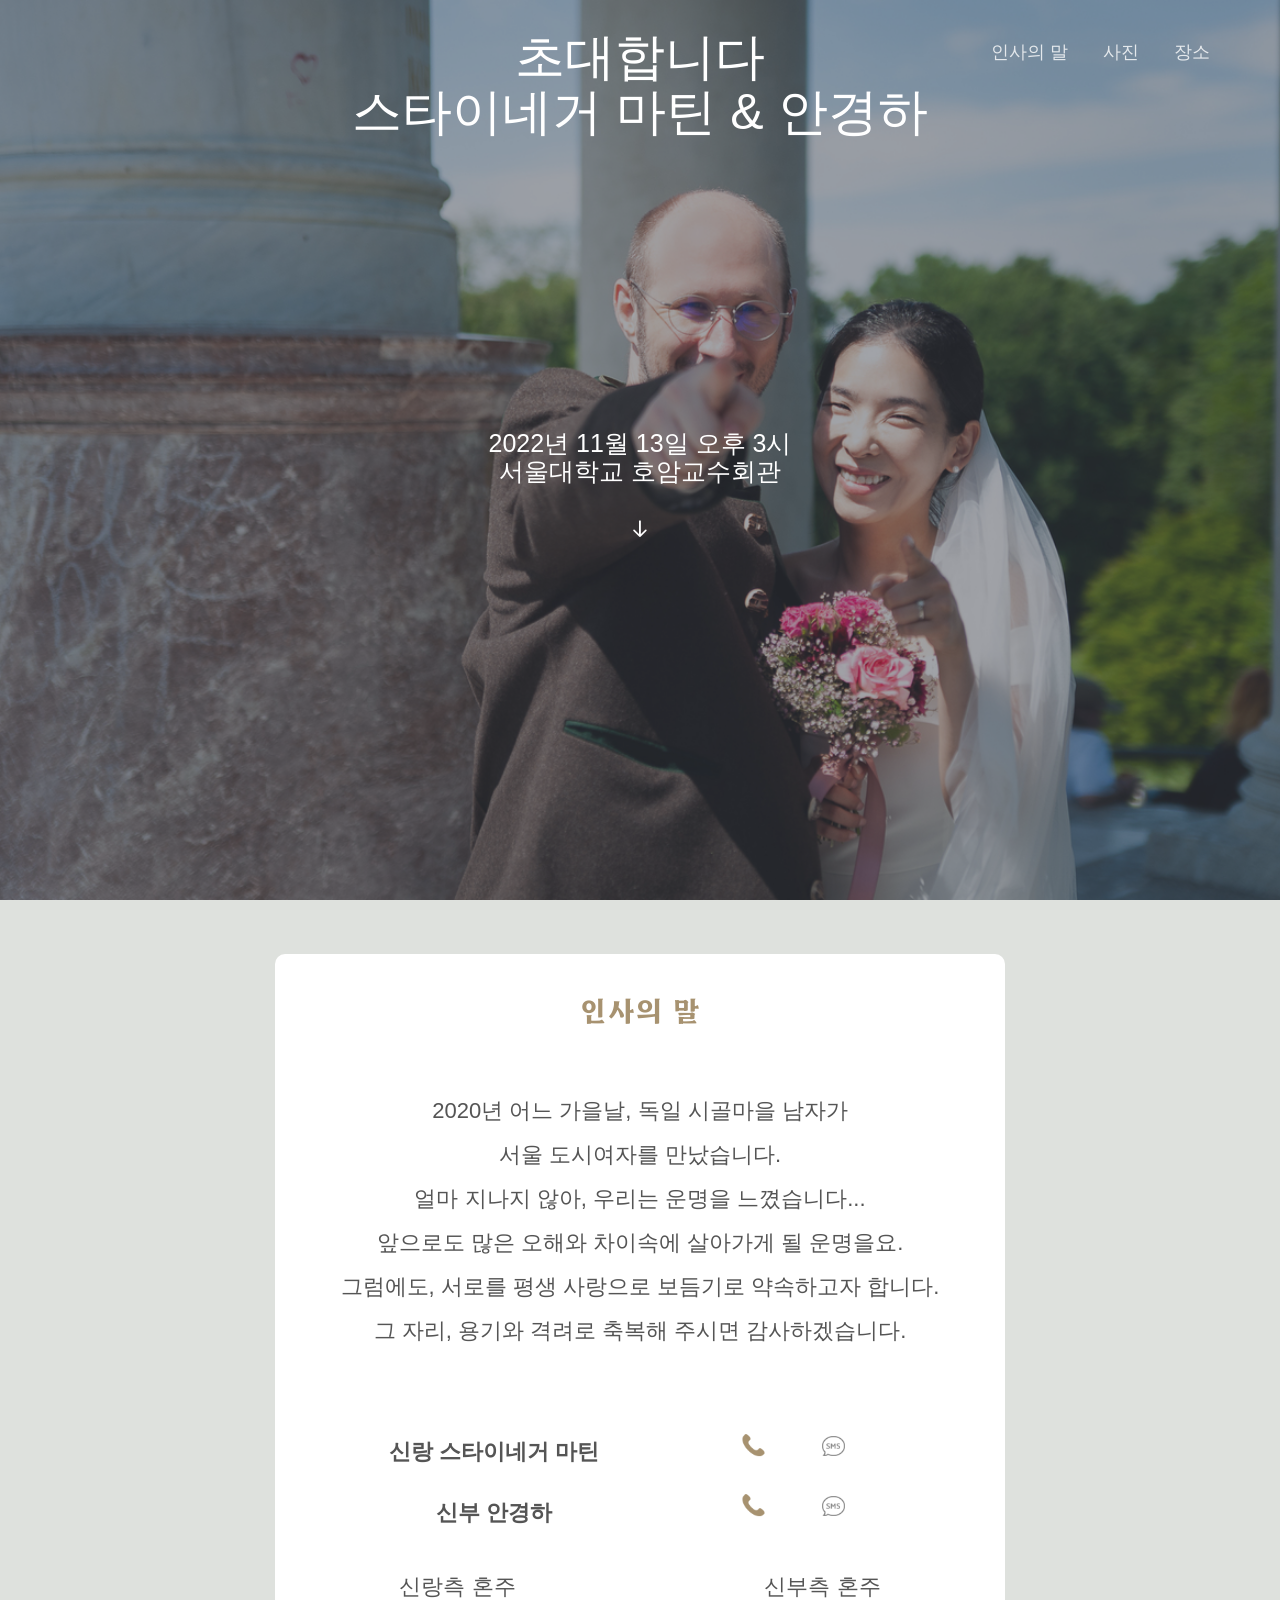
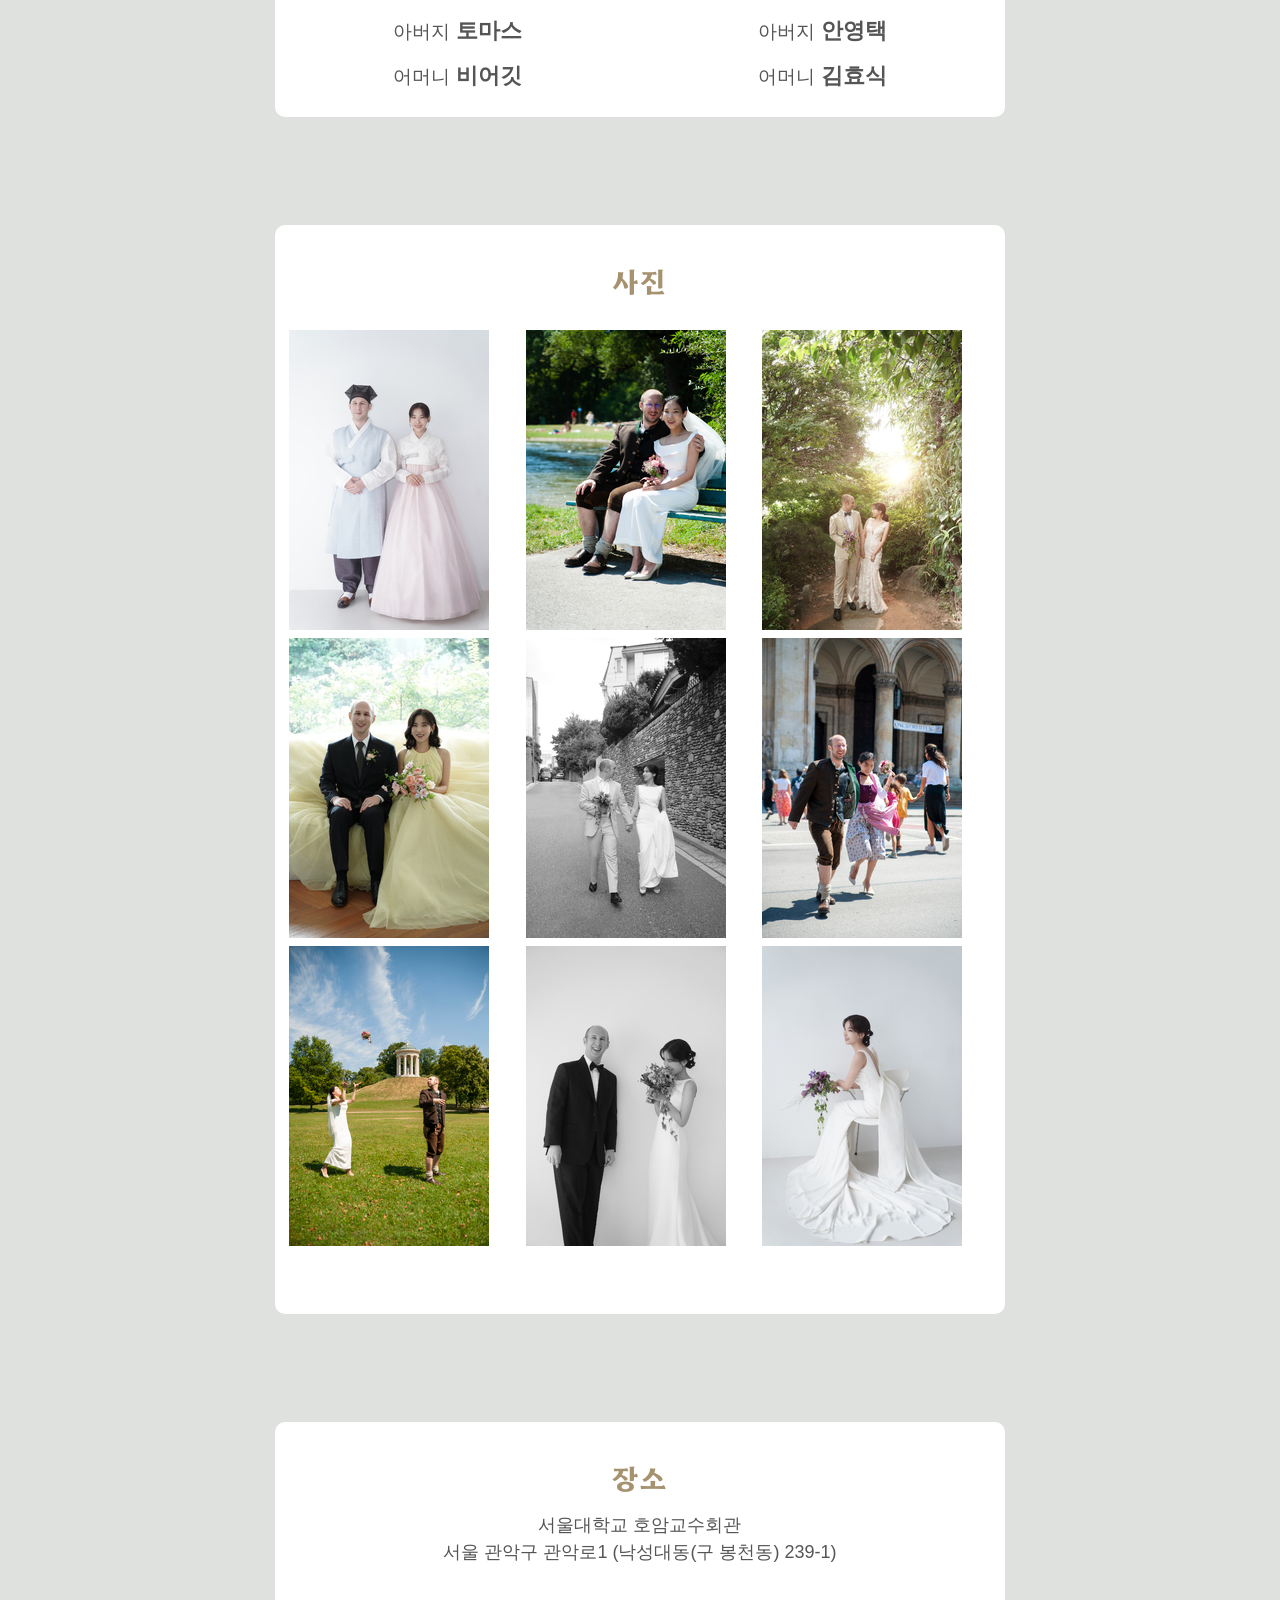
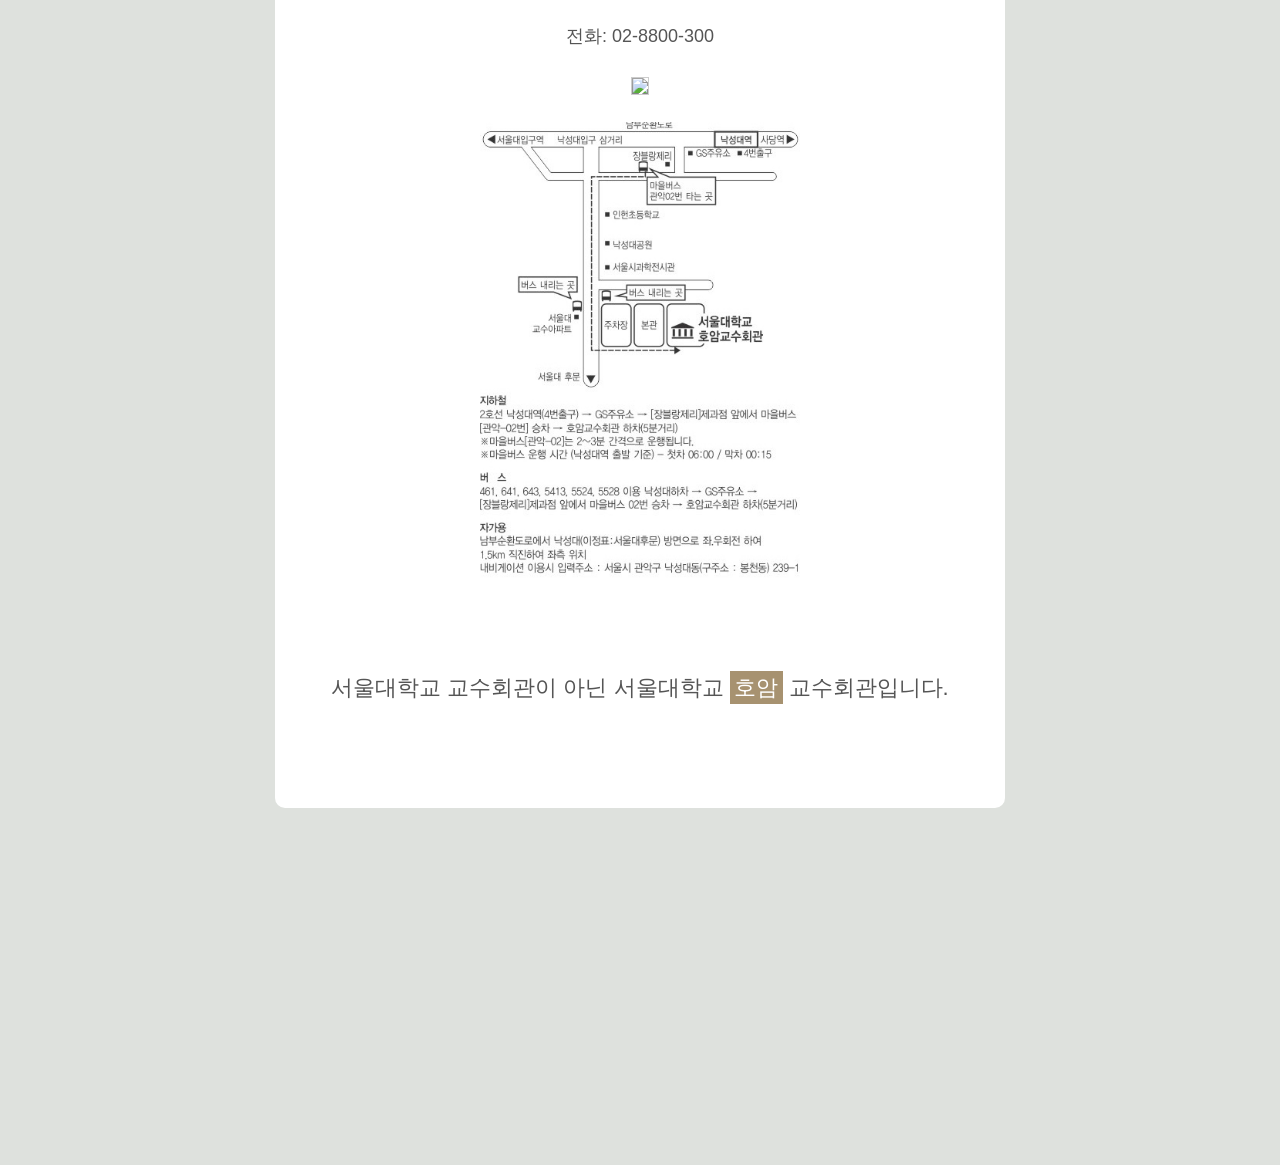
==== commit a1544eea: "Overwrite en.html" ====
--- a/en.html
+++ b/en.html
@@ -26,6 +26,9 @@
     <link rel="stylesheet" href="css/icomoon.css">
     <link rel="stylesheet" href="css/magnific-popup.css">
     <link rel="stylesheet" href="css/style.css">
+    <link rel="preconnect" href="https://fonts.googleapis.com">
+    <link rel="preconnect" href="https://fonts.gstatic.com" crossorigin>
+    <link href="https://fonts.googleapis.com/css2?family=Hahmlet:wght@500&display=swap" rel="stylesheet">
 </head>
 <body>
 <script src="js/modernizr-2.6.2.min.js"></script>
@@ -84,9 +87,8 @@
             <div class="col-md-8 col-md-offset-2 text-center section-heading animate-box">
                 <div class="wed-events" style="padding-bottom:3em" style="border-radius:20px;">
                     <div class="row text-center " style="ned-underl">
-                        <h2 class="ned-section-venue animate-box">
-                            <img src="images/tit_greeting.png"
-                                 style="width: 37%;">
+                        <h2 class="ned-section-venue section-header animate-box">
+                            인사의 말
                         </h2>
                     </div>
 
@@ -98,26 +100,22 @@
                         서울 도시여자를 만났습니다.<br>
                         얼마 지나지 않아, 우리는 운명을 느꼈습니다...<br>
                         앞으로도 많은 오해와 차이속에 살아가게 될 운명을요.<br> 
-                        그럼에도, 서로를 평생 사랑으로 보듬기로 약속하고자 합니다.<br> 
+                        그럼에도, 서로를 평생 사랑으로 보듬기로 <br class="mobile-only">약속하고자 합니다.<br>
                         그 자리, 용기와 격려로 축복해 주시면 감사하겠습니다.<br>
                         <br>
                         <dl>
                             <dt><span class="blue">신랑</span> <span class="input_husband">스타이네거 마틴</span></dt>
-                            <dd><a href="tel:010-2862-2673"><img
-                                    src="images/btn_tel01.png"
-                                    width="27"></a></dd>
+                            <dd><a class="tel-icon" href="tel:010-2862-2673">&#128222;</a></dd>
                             <dd><a href="sms:010-2862-2673"><img
                                     src="images/btn_sms02.png"
-                                    width="27"></a></dd>
+                                    height="20"></a></dd>
                         </dl>
                         <dl>
                             <dt><span class="blue">신부</span> <span class="input_husband">안경하</span></dt>
-                            <dd><a href="tel:010-9148-8938"><img
-                                    src="images/btn_tel01.png"
-                                    width="27"></a></dd>
+                            <dd><a class="tel-icon" href="tel:010-9148-8938">&#128222;</a></dd>
                             <dd><a href="sms:010-9148-8938"><img
                                     src="images/btn_sms02.png"
-                                    width="27"></a></dd>
+                                    height="20"></a></dd>
                         </dl>
                         <br>
                         <br>
@@ -158,9 +156,8 @@
             <div class="col-md-8 col-md-offset-2 text-center section-heading animate-box">
                 <div class="wed-events" style="padding-bottom:3em" style="border-radius:20px;">
                     <div class="row text-center">
-                        <h2 class="ned-section-venue animate-box">
-                            <img src="images/tit_gallery.png"
-                                 style="width: 37%;">
+                        <h2 class="ned-section-venue section-header animate-box">
+                            사진
                         </h2>
                     </div>
                     <div class="grid-container">
@@ -184,36 +181,33 @@
     </div>
     <div id="fh5co-location" data-section="location">
         <div class="container">
-            <div class="row r-pb">
-                <div class="col-md-8 col-md-offset-2 text-center section-heading animate-box">
-                    <div class="wed-events" style="padding-bottom:3em" style="border-radius:20px;">
-                        <div align="center" class="animate-box">
-                            <h2>
-                                <img src="images/tit_map.png"
-                                     style="width: 37%;"/>
-                            </h2>
-                            <div>
-                                <span>서울대학교 호암교수회관 </span><br>
-                                <span>서울 관악구 관악로1 (낙성대동(구 봉천동)) 239-1</span><br>
-                                <span>전화: 02-8800-300</span>
-
-                            </div>
+            <div class="col-md-8 col-md-offset-2 text-center section-heading animate-box">
+                <div class="wed-events" style="padding-bottom:3em" style="border-radius:20px;">
+                    <div class="row text-center">
+                        <h2 class="ned-section-venue section-header animate-box fadeInUp animated">
+                            장소
+                        </h2>
+                        <div>
+                            <span>서울대학교 호암교수회관 </span><br>
+                            <p>서울 관악구 관악로1 <br class="mobile-only">(낙성대동(구 봉천동) 239-1)</p><br>
+                            <span>전화: 02-8800-300</span>
+
+                        </div>
+                        <br>
+                        <div style="font: 12px sans-serif; letter-spacing: -1px; color: rgb(51, 51, 51); position: relative;">
+                                <div style="font:normal normal 400 12px/normal dotum, sans-serif; color:#333; position:relative"><div><a href="https://map.kakao.com/?urlX=491085.0&amp;urlY=1102405.0&amp;itemId=21571764&amp;q=%EC%84%9C%EC%9A%B8%EB%8C%80%ED%95%99%EA%B5%90%20%ED%98%B8%EC%95%94%EA%B5%90%EC%88%98%ED%9A%8C%EA%B4%80%20%EC%BB%A8%EB%B2%A4%EC%85%98%EC%84%BC%ED%84%B0&amp;srcid=21571764&amp;map_type=TYPE_MAP&amp;from=roughmap" target="_blank"><img class="map" src="http://t1.daumcdn.net/roughmap/imgmap/8510f37767564e32c90fb3c2cff4d9b23018ef59b2f9edc5dce88403f296133c" style="border:1px solid #ccc;"></a></div>
+                                </div>
+                        </div>
+                        <br>
+                        <div id="simplemap">
+                            <img src="images/location_image.jpeg" />
+                        </div>
+                        <div class="ned-lead animate-box" style="line-height:200%;">
                             <br>
-                            <div style="font: 12px sans-serif; letter-spacing: -1px; width: 360; color: rgb(51, 51, 51); position: relative;">
-                                    <div style="font:normal normal 400 12px/normal dotum, sans-serif; width:640px; height:238px; color:#333; position:relative"><div style="height: 360px;"><a href="https://map.kakao.com/?urlX=491085.0&amp;urlY=1102405.0&amp;itemId=21571764&amp;q=%EC%84%9C%EC%9A%B8%EB%8C%80%ED%95%99%EA%B5%90%20%ED%98%B8%EC%95%94%EA%B5%90%EC%88%98%ED%9A%8C%EA%B4%80%20%EC%BB%A8%EB%B2%A4%EC%85%98%EC%84%BC%ED%84%B0&amp;srcid=21571764&amp;map_type=TYPE_MAP&amp;from=roughmap" target="_blank"><img class="map" src="http://t1.daumcdn.net/roughmap/imgmap/8510f37767564e32c90fb3c2cff4d9b23018ef59b2f9edc5dce88403f296133c" width="358px" height="238px" style="border:1px solid #ccc;"></a></div>
-                                    </div>
-                            </div>
                             <br>
-                            <div id="simplemap">
-                                <img src="images/location_image.jpeg" width="360px" />
-                            </div>
-                            <div class="ned-lead animate-box" style="line-height:200%;">
-                                <br>
-                                <br>
-                                서울대학교 교수회관이 아닌 서울대학교 <mark style="background-color: #000000; color: #ffffff;">호암</mark> 교수회관입니다.<br>
-                                
-                                <br>
-                            </div>
+                            서울대학교 교수회관이 아닌 <br class="mobile-only">서울대학교 <mark style="background-color: var(--header-color); color: #ffffff;">호암</mark> 교수회관입니다.<br>
+                            
+                            <br>
                         </div>
                     </div>
                 </div>
@@ -224,17 +218,21 @@
     </div>
     <div id="fh5co-about" data-section="contact">
         <div class="container">
-            <div class="row">
-                <div class="col-md-8 col-md-offset-2 text-center section-heading animate-box">
-                    <div class="wed-events" style="padding-bottom:3em" style="border-radius:20px;">
-                        <p>공유하기</p>
-                            <a href="https://www.facebook.com/sharer/sharer.php?u=https%3A%2F%2Fsoa-bin-wedding.github.io" target="_blank"><img src="images/sns1.png" alt="페이스북" width="50px" height="50px"></a>
-                                <a href="https://twitter.com/intent/tweet?text=%ED%98%84%EB%B9%88+%26+%EC%86%8C%EC%95%84%EC%9D%98+%EB%AA%A8%EB%B0%94%EC%9D%BC+%EC%B2%AD%EC%B2%A9%EC%9E%A5&url=https://soa-bin-wedding.github.io"
-                                   target="_blank"><img src="images/sns2.png" width="50px" height="50px" alt="트위터"></a>
-                            <a href=";" id="kakao-link-btn"><img
-                                    src="images/sns3.png" width="50px" height="50px" alt="카카오톡"></a>
-                            <a href="javascript:shareStory();"><img
-                                    src="images/sns4.png" alt="카카오스토리" width="50px" height="50px"></a>
+            <div class="col-md-8 col-md-offset-2 text-center section-heading animate-box">
+                <div class="wed-events" style="padding-bottom:3em" style="border-radius:20px;">
+                    <div class="row text-center">
+                        <h2 class="ned-section-venue section-header animate-box fadeInUp animated">
+                            공유하기
+                        </h2>
+                        <!--FIXME-->
+                        <a href="https://www.facebook.com/sharer/sharer.php?u=https%3A%2F%2Fkyungha-martin.github.io" target="_blank"><img src="images/sns1.png" alt="페이스북" width="50px" height="50px"></a>
+                        <!--FIXME-->
+                            <a href="https://twitter.com/intent/tweet?text=Martin%26Kyungha%20%EB%AA%A8%EB%B0%94%EC%9D%BC%20%EC%B2%AD%EC%B2%A9%EC%9E%A5&url=https://kyungha-martin.github.io"
+                               target="_blank"><img src="images/sns2.png" width="50px" height="50px" alt="트위터"></a>
+                        <a href="javascript:sendLink();" id="kakao-link-btn"><img
+                                src="images/sns3.png" width="50px" height="50px" alt="카카오톡"></a>
+                        <a href="javascript:shareStory();"><img
+                                src="images/sns4.png" alt="카카오스토리" width="50px" height="50px"></a>
                     </div>
                 </div>
             </div>
@@ -243,19 +241,7 @@
 </div>
 <script src="https://developers.kakao.com/sdk/js/kakao.min.js"></script>
 <script src="js/magnific-popup.js"></script>
-<script src="https://www.googletagmanager.com/gtag/js?id=UA-131420949-3"></script>
 <script>
-    (function(w,d,s,l,i){w[l]=w[l]||[];w[l].push({'gtm.start':
-		new Date().getTime(),event:'gtm.js'});var f=d.getElementsByTagName(s)[0],
-	j=d.createElement(s),dl=l!='dataLayer'?'&l='+l:'';j.async=true;j.src=
-	'https://www.googletagmanager.com/gtm.js?id='+i+dl;f.parentNode.insertBefore(j,f);
-})(window,document,'script','dataLayer','GTM-WQ4FRQZ');
-
-window.dataLayer = window.dataLayer || [];
-function gtag(){dataLayer.push(arguments);}
-gtag('js', new Date());
-gtag('config', 'UA-131420949-3');
-
 function shareStory() {
 	if(!Kakao.isInitialized()){
 		Kakao.init('3bebeb2e0b500f27c498962466dd9743');
--- a/css/style.css
+++ b/css/style.css
@@ -1 +1,1319 @@
-@font-face{font-family:icomoon;src:url(../fonts/icomoon/icomoon.eot?srf3rx);src:url(../fonts/icomoon/icomoon.eot?srf3rx#iefix) format("embedded-opentype"),url(../fonts/icomoon/icomoon.ttf?srf3rx) format("truetype"),url(../fonts/icomoon/icomoon.woff?srf3rx) format("woff"),url(../fonts/icomoon/icomoon.svg?srf3rx#icomoon) format("svg");font-weight:400;font-style:normal}@font-face{font-family:MaruBuri-Regular;src:url(https://cdn.jsdelivr.net/gh/projectnoonnu/noonfonts_20-10-21@1.0/MaruBuri-Regular.woff) format("woff");font-weight:400;font-style:normal}html{background:#f7f7f7}body{font-family:MaruBuri-Regular,Roboto,sans-serif;font-size:18px;font-weight:300;line-height:1.5;color:#555;background:#f7f7f7}body.fh5co-overflow{overflow-x:auto}::-webkit-selection{color:#fff;background:#f9ad81}::-moz-selection{color:#fff;background:#f9ad81}::selection{color:#fff;background:#f9ad81}a{color:#f9ad81;-webkit-transition:.5s;-o-transition:.5s;transition:.5s}a:active,a:focus,a:hover{color:#f67d38;outline:0;text-decoration:none}h1,h2,h3,h4,h5,h6{font-family:MaruBuri-Regular,"Roboto Slab",sans-serif;color:#000}p{margin-bottom:30px}.btn{margin-right:4px;margin-bottom:4px;font-family:MaruBuri-Regular,"Roboto Slab",sans-serif;font-size:12px;letter-spacing:2px;text-transform:uppercase;font-weight:700;-webkit-border-radius:4px;-moz-border-radius:4px;-ms-border-radius:4px;border-radius:4px;-webkit-transition:.5s;-o-transition:.5s;transition:.5s}.btn.btn-md{padding:10px 20px!important}.btn.btn-lg{padding:18px 36px!important}.btn:active,.btn:focus,.btn:hover{box-shadow:none!important;outline:0!important}.btn-primary{background:#f9ad81;color:#fff;border:2px solid #f9ad81}.btn-primary:active,.btn-primary:focus,.btn-primary:hover{background:#f89d69!important;border-color:#f89d69!important}.btn-primary.btn-outline{background:0 0;color:#f9ad81;border:2px solid #f9ad81}.btn-primary.btn-outline:active,.btn-primary.btn-outline:focus,.btn-primary.btn-outline:hover{background:#f9ad81;color:#fff}.btn-success{background:#58ca7e;color:#fff;border:2px solid #58ca7e}.btn-success:active,.btn-success:focus,.btn-success:hover{background:#45c46f!important;border-color:#45c46f!important}.btn-success.btn-outline{background:0 0;color:#58ca7e;border:2px solid #58ca7e}.btn-success.btn-outline:active,.btn-success.btn-outline:focus,.btn-success.btn-outline:hover{background:#58ca7e;color:#fff}.btn-info{background:#1784fb;color:#fff;border:2px solid #1784fb}.btn-info:active,.btn-info:focus,.btn-info:hover{background:#0477f4!important;border-color:#0477f4!important}.btn-info.btn-outline{background:0 0;color:#1784fb;border:2px solid #1784fb}.btn-info.btn-outline:active,.btn-info.btn-outline:focus,.btn-info.btn-outline:hover{background:#1784fb;color:#fff}.btn-warning{background:#fed330;color:#fff;border:2px solid #fed330}.btn-warning:active,.btn-warning:focus,.btn-warning:hover{background:#fece17!important;border-color:#fece17!important}.btn-warning.btn-outline{background:0 0;color:#fed330;border:2px solid #fed330}.btn-warning.btn-outline:active,.btn-warning.btn-outline:focus,.btn-warning.btn-outline:hover{background:#fed330;color:#fff}.btn-danger{background:#fb4f59;color:#fff;border:2px solid #fb4f59}.btn-danger:active,.btn-danger:focus,.btn-danger:hover{background:#fa3641!important;border-color:#fa3641!important}.btn-danger.btn-outline{background:0 0;color:#fb4f59;border:2px solid #fb4f59}.btn-danger.btn-outline:active,.btn-danger.btn-outline:focus,.btn-danger.btn-outline:hover{background:#fb4f59;color:#fff}.btn-outline{background:0 0;border:2px solid gray;font-size:12px;letter-spacing:2px;text-transform:uppercase;-webkit-transition:.3s;-o-transition:.3s;transition:.3s}.btn-outline:active,.btn-outline:focus,.btn-outline:hover{box-shadow:none}.form-control{box-shadow:none;background:0 0;border:2px solid rgba(0,0,0,.1);height:54px;font-size:18px;font-weight:300}.form-control:active,.form-control:focus{outline:0;box-shadow:none;border-color:#f9ad81}.ned-underl{border-bottom:2px solid #f9ad81}#fh5co-header{position:absolute;top:20px;left:0;z-index:999;background:0 0;padding:15px 0;width:100%}@media screen and (max-width:768px){#fh5co-header{background:0 0;top:0}}#fh5co-header #fh5co-logo{float:left;line-height:1.2;position:relative}@media screen and (max-width:768px){#fh5co-header #fh5co-logo{top:-2px}}#fh5co-header #fh5co-logo a{font-family:MaruBuri-Regular,"Roboto Slab",sans-serif;font-size:30px;color:#fff}@media screen and (max-width:768px){#fh5co-header #fh5co-logo a{color:#000}}#fh5co-header #fh5co-logo a span{color:#f9ad81}#fh5co-header #fh5co-main-nav{float:right}@media screen and (max-width:768px){#fh5co-header #fh5co-main-nav{display:none}}#fh5co-header #fh5co-main-nav ul{padding:0;margin:4px 0 0 0}#fh5co-header #fh5co-main-nav ul li{padding:0;margin:0;display:inline}#fh5co-header #fh5co-main-nav ul li a{font-family:MaruBuri-Regular,"Roboto Slab",sans-serif;color:rgba(255,255,255,.8);text-decoration:none;margin-left:30px;border-bottom:2px solid transparent}#fh5co-header #fh5co-main-nav ul li a:hover{text-decoration:none;color:#f9ad81}#fh5co-header #fh5co-main-nav ul li.active a{color:#transparent;border-bottom:2px solid #f9ad81}#fh5co-header.navbar-fixed-top{position:fixed!important;background:0 0;top:0;left:0}#fh5co-header.navbar-fixed-top #fh5co-logo{float:left;line-height:1.2}#fh5co-header.navbar-fixed-top #fh5co-logo a{font-family:MaruBuri-Regular,"Roboto Slab",sans-serif;font-size:30px;color:#000}#fh5co-header.navbar-fixed-top #fh5co-main-nav ul li a{font-family:MaruBuri-Regular,"Roboto Slab",sans-serif;color:rgba(0,0,0,.8);text-decoration:none;margin-left:30px;border-bottom:2px solid transparent}#fh5co-header.navbar-fixed-top #fh5co-main-nav ul li a:hover{text-decoration:none;color:#f9ad81}#fh5co-header.navbar-fixed-top #fh5co-main-nav ul li.active a{color:#f9ad81;border-bottom:2px solid transparent}#fh5co-home{background:#f5fff4 url(../images/loader.gif) no-repeat center center}#fh5co-home .flexslider{border:none;position:relative;z-index:1;margin-bottom:0}#fh5co-home .flexslider .fh5co-text{position:absolute;z-index:3;width:100%;top:10%;text-align:center}h2{font-family:MaruBuri-Regular,"Roboto Slab",sans-serif;font-size:40px;font-weight:100;color:#fff}h3{font-family:MaruBuri-Regular,"Roboto Slab",sans-serif;font-size:15px;font-weight:400;color:#fff}@media screen and (min-width:768px){h3{font-size:25px}}#fh5co-home .flexslider .fh5co-text h1{margin:0 0 15px 0;padding:0;font-family:MaruBuri-Regular,"Roboto Slab",sans-serif;font-size:50px;font-weight:400;color:#fff;display:-moz-inline-stack;display:inline-block;zoom:1;border:7px solid #fff;padding:30px 50px;-webkit-transition:.3s;-o-transition:.3s;transition:.3s}@media screen and (max-width:992px){#fh5co-home .flexslider .fh5co-text h1{font-size:20px}#fh5co-home .flexslider .fh5co-text h2{font-size:26px}}#fh5co-home .fh5co-go{margin-top:15px}#fh5co-home .flexslider .fh5co-text .fh5co-go{margin-top:30px}#fh5co-home .flexslider .fh5co-text .fh5co-go a{font-family:MaruBuri-Regular,Roboto,sans-serif;font-size:13px;letter-spacing:2px;text-transform:uppercase;color:#fff;font-weight:400;display:block;position:relative;padding-bottom:50px}#fh5co-home .flexslider .fh5co-text .fh5co-go a span{font-size:20px;display:block;position:absolute;bototm:0;left:50%;margin-left:-10px;-webkit-animation:ani-mouse 2.5s linear infinite;-moz-animation:ani-mouse 2.5s linear infinite;animation:ani-mouse 2.5s linear infinite}#fh5co-home .flexslider .fh5co-text .fh5co-go a:hover{text-decoration:none}#fh5co-home .flexslider .fh5co-text .fh5co-go a:hover span{text-decoration:none}#fh5co-home .flexslider .slides li{background-repeat:no-repeat;background-size:cover}@media screen and (max-width:1080px){#fh5co-home .flexslider .slides li{background-repeat:no-repeat;background-position:550px 0;background-clip:content-box}}#fh5co-home .flexslider .fh5co-overlay{position:absolute;z-index:3;top:0;bottom:0;left:0;right:0;opacity:.3;background:#444853}#fh5co-home .flexslider .flex-control-nav,#fh5co-home .flexslider .flex-direction-nav{display:none}#fh5co-main,#fh5co-offcanvas{-webkit-transition:.8s;-o-transition:.8s;transition:.8s}#fh5co-offcanvas{position:fixed;top:0;right:0;bottom:0;z-index:9999;width:275px;background:#444853;overflow-y:auto;padding:50px 30px 30px 30px;-moz-transform:translateX(275px);-webkit-transform:translateX(275px);-ms-transform:translateX(275px);-o-transform:translateX(275px);transform:translateX(275px)}#fh5co-offcanvas .fh5co-offcanvas-close{position:absolute;top:20px;right:30px}#fh5co-offcanvas .fh5co-offcanvas-close:before{font-family:icomoon;speak:none;font-style:normal;font-weight:400;font-variant:normal;text-transform:none;line-height:1;-webkit-font-smoothing:antialiased;-moz-osx-font-smoothing:grayscale;content:"\e117";font-size:30px;color:rgba(255,255,255,.5);-webkit-transition:.5s;-o-transition:.5s;transition:.5s}#fh5co-offcanvas .fh5co-offcanvas-close:hover:before{color:#fff}#fh5co-offcanvas nav ul{padding:0;margin:0}#fh5co-offcanvas nav ul li{padding:0;margin:0;list-style:none}#fh5co-offcanvas nav ul li a{display:block;color:rgba(255,255,255,.5);padding:7px 0}#fh5co-offcanvas nav ul li a:hover{color:#f9ad81}#fh5co-offcanvas nav ul li.active a{color:#f9ad81}.offcanvas-visible #fh5co-offcanvas{-moz-transform:translateX(0);-webkit-transform:translateX(0);-ms-transform:translateX(0);-o-transform:translateX(0);transform:translateX(0)}.wed-events{background:#fff;padding-top:20px;padding-bottom:20px;border-radius:10px}.wed-events .ceremony-bg{background-size:cover;background-position:center center;background-repeat:no-repeat;position:relative;height:600px}.wed-events .desc{padding:2em;padding-top:20px;margin-top:20px;padding-bottom:20px}.wed-events .desc h3{font-size:30px}.wed-events .desc p strong{font-size:14px}#fh5co-contact,#fh5co-content,#fh5co-testimony{padding:7em 0}#fh5co-about,#fh5co-gallery,#fh5co-portfolio{padding:3em 0}@media screen and (max-width:768px){#fh5co-about,#fh5co-contact,#fh5co-content,#fh5co-gallery,#fh5co-portfolio,#fh5co-testimony{padding:2em 0}}#fh5co-content figure{margin-bottom:30px}#fh5co-portfolio{background:#f5fff4}#fh5co-gallery{background:#f5fff4}#fh5co-about{background:#f5fff4}#ned-about{background:#fff}#fh5co-about h2{color:#fff}#fh5co-portfolio h3{text-align:center}#fh5co-about .fh5co-text{padding-left:4em}@media screen and (max-width:992px){#fh5co-about .fh5co-text{padding:0 0 20px 0}}#fh5co-about .fh5co-text .fh5co-meta{color:rgba(255,255,255,.2);text-transform:uppercase;letter-spacing:2px;font-size:12px;display:block;margin-bottom:20px;font-weight:700}#fh5co-about .fh5co-text.with-plus{padding-right:4em;padding-left:0;position:relative}@media screen and (max-width:992px){#fh5co-about .fh5co-text.with-plus{padding-right:0}}#fh5co-about .fh5co-text.with-plus:after{position:absolute;right:0;margin-right:-30px;top:50%;margin-top:-25px;font-family:icomoon;speak:none;font-style:normal;font-weight:400;font-variant:normal;text-transform:none;line-height:1;-webkit-font-smoothing:antialiased;-moz-osx-font-smoothing:grayscale;content:"\e114";font-size:50px;color:#f9ad81}@media screen and (max-width:992px){#fh5co-about .fh5co-text.with-plus:after{display:none;visibility:hidden}}#fh5co-testimony{background-color:transparent;background-size:cover;background-attachment:fixed;position:relative;width:100%}#fh5co-testimony>.container{position:relative;z-index:5}#fh5co-testimony>.fh5co-overlay{position:absolute;top:0;left:0;right:0;bottom:0;z-index:3;opacity:.7;background:#444853}#fh5co-testimony .flexslider{border:transparent!important;background:0 0!important}#fh5co-testimony .flexslider .slides li{font-size:40px;line-height:1.5}#fh5co-testimony .flexslider .slides li blockquote{padding-left:0;border-left:none}@media screen and (max-width:768px){#fh5co-testimony .flexslider .slides li blockquote{padding:0 20px}}#fh5co-testimony .flexslider .slides li blockquote p{font-size:40px;line-height:1.5;font-family:MaruBuri-Regular,"Roboto Slab",sans-serif;color:#fff!important}@media screen and (max-width:768px){#fh5co-testimony .flexslider .slides li blockquote p{font-size:20px;line-height:1.5}}#fh5co-testimony .flexslider .flex-control-paging{position:relative}#fh5co-testimony .flexslider .flex-control-paging.flex-control-nav{bottom:-70px}@media screen and (max-width:768px){#fh5co-testimony .flexslider .flex-control-paging.flex-control-nav{bottom:-60px}}#fh5co-testimony .flexslider .flex-control-paging li a{width:14px;height:14px;background:rgba(255,255,255,.2);box-shadow:none;border:2px solid transparent}#fh5co-testimony .flexslider .flex-control-paging li a:active,#fh5co-testimony .flexslider .flex-control-paging li a:focus{outline:0}#fh5co-testimony .flexslider .flex-control-paging li a.flex-active{position:relative;background:0 0;box-shadow:none;border:2px solid #f9ad81}#fh5co-footer{background:#ececec;padding:1em 0;font-size:16px}@media screen and (max-width:768px){#fh5co-footer{padding:1em 0}}#fh5co-footer a{color:#f67d38}#fh5co-footer a:hover{text-decoration:underline}#fh5co-footer p{margin-bottom:10px}#fh5co-footer .fh5co-footer-widget{margin-bottom:10px;float:left;width:100%}.fh5co-social{padding:0;margin:0}@media screen and (max-width:768px){.fh5co-social{float:none!important}}.fh5co-social li{padding:0;margin:0;display:inline}.fh5co-social li a{margin-left:10px}@media screen and (max-width:768px){.fh5co-social li a{margin-right:10px}}.fh5co-social li a i{font-size:20px}.fh5co-social li a:hover{text-decoration:none!important}.fh5co-social li a:hover i{text-decoration:none}.img-grid{width:100%;height:100%;position:relative;overflow:hidden;float:left;margin-bottom:30px}@media screen and (max-width:480px){.img-grid{margin-bottom:15px}}.img-grid img{position:relative;z-index:10}.img-grid a{position:absolute;top:0;left:0;right:0;bottom:0;opacity:0;z-index:12;background:rgba(68,72,83,.9);text-align:center;-webkit-transition:.5s;-o-transition:.5s;transition:.5s}.img-grid a>div{position:absolute;bottom:-20px;left:0;text-align:center;width:100%;-webkit-transition:.8s,ease-out;-o-transition:.8s,ease-out;transition:.8s,ease-out}.img-grid a .fh5co-title{font-size:18px;color:#fff;padding:0;position:relative}.img-grid a .fh5co-meta{color:rgba(255,255,255,.4);font-size:10px;font-weight:400;letter-spacing:2px;display:block;position:relative;padding-bottom:7px;text-transform:uppercase}.img-grid a .fh5co-meta:after{content:"";position:absolute;bottom:0;width:20px;margin-left:-10px;height:2px;left:50%;background:#f9ad81}.img-grid:hover>a{opacity:1}.img-grid:hover>a>div{bottom:20px}.ned-section-title{font-size:20px;letter-spacing:2px;text-transform:uppercase;color:#41454f;font-family:sans-serif;font-weight:700;opacity:.4;margin-bottom:20px}.ned-section-venue{font-size:30px;letter-spacing:2px;text-transform:uppercase;color:#555;font-family:sans-serif;font-weight:700;opacity:.4;margin-bottom:20px}@media screen and (max-width:768px){.ned-section-venue{font-size:24px}}. .ned-date-highlight{font-size:26px;letter-spacing:2px;text-transform:uppercase;color:#444;font-family:sans-serif;font-weight:700;margin-bottom:20px}@media screen and (max-width:768px){.ned-date-highlight{font-size:20px}}.section-heading .fh5co-section-title{font-size:11px;letter-spacing:2px;text-transform:uppercase;color:#41454f;font-family:sans-serif;font-weight:700;opacity:.4;margin-bottom:20px}.fh5co-lead{font-size:26px}.ned-lead{font-size:22px}.ned-lead-name{font-size:25px}@media screen and (max-width:768px){.fh5co-lead{font-size:20px}.ned-lead{font-size:13px}.ned-lead-name{font-size:20px}}@media screen and (max-device-width:768px){.fh5co-lead{font-size:16px}.ned-lead{font-size:13px}.ned-lead-name{font-size:16px}}.js .animate-box,.js .to-animate,.js .to-animate-2{opacity:0}.fh5co-nav-toggle{width:25px;height:25px;cursor:pointer;text-decoration:none}.fh5co-nav-toggle.active i::after,.fh5co-nav-toggle.active i::before{background:#f9ad81}.fh5co-nav-toggle:active,.fh5co-nav-toggle:focus,.fh5co-nav-toggle:hover{outline:0;border-bottom:none!important}.fh5co-nav-toggle i{position:relative;display:-moz-inline-stack;display:inline-block;zoom:1;width:25px;height:3px;color:transparent;font:bold 14px/.4 Helvetica;text-transform:uppercase;text-indent:-55px;background:0 0;transition:all .2s ease-out}#fh5co-header.navbar-fixed-top .fh5co-nav-toggle i{position:relative;display:-moz-inline-stack;display:inline-block;zoom:1;width:25px;height:3px;color:#797979;font:bold 14px/.4 Helvetica;text-transform:uppercase;text-indent:-55px;background:#797979;transition:all .2s ease-out}.fh5co-nav-toggle i::after,.fh5co-nav-toggle i::before{content:"";width:25px;height:3px;background:0 0;position:absolute;left:0;-webkit-transition:.2s;-o-transition:.2s;transition:.2s}#fh5co-header.navbar-fixed-top .fh5co-nav-toggle i::after,#fh5co-header.navbar-fixed-top .fh5co-nav-toggle i::before{content:"";width:25px;height:3px;background:#797979;position:absolute;left:0;-webkit-transition:.2s;-o-transition:.2s;transition:.2s}.fh5co-nav-toggle i::before{top:-7px}.fh5co-nav-toggle i::after{bottom:-7px}.fh5co-nav-toggle:hover i::before{top:-10px}.fh5co-nav-toggle:hover i::after{bottom:-10px}.fh5co-nav-toggle.active i{background:0 0}.fh5co-nav-toggle.active i::before{top:0;-webkit-transform:rotateZ(45deg);-moz-transform:rotateZ(45deg);-ms-transform:rotateZ(45deg);-o-transform:rotateZ(45deg);transform:rotateZ(45deg)}.fh5co-nav-toggle.active i::after{bottom:0;-webkit-transform:rotateZ(-45deg);-moz-transform:rotateZ(-45deg);-ms-transform:rotateZ(-45deg);-o-transform:rotateZ(-45deg);transform:rotateZ(-45deg)}.fh5co-nav-toggle{position:absolute;top:8px;right:15px;z-index:21;padding:6px 0 0 0;display:block;margin:0 auto;display:none;height:44px;width:25px;border-bottom:none!important}@media screen and (max-width:768px){.fh5co-nav-toggle{display:block}.offcanvas-visible .fh5co-nav-toggle{z-index:999999!important}}.fh5co-animated{-webkit-animation-duration:.3s;animation-duration:.3s;-webkit-animation-fill-mode:both;animation-fill-mode:both}.r-pb{padding-bottom:40px}.gallery{margin-bottom:30px}.gallery .gallery-img{width:100%;float:left;overflow:hidden;position:relative;z-index:1;margin-bottom:25px}.gallery .gallery-img img{position:relative;max-width:100%;-webkit-transform:scale(1);-moz-transform:scale(1);-ms-transform:scale(1);-o-transform:scale(1);transform:scale(1);-webkit-transition:.9s;-o-transition:.9s;transition:.9s}.gallery .gallery-img:hover img{-webkit-transform:scale(1.1);-moz-transform:scale(1.1);-ms-transform:scale(1.1);-o-transform:scale(1.1);transform:scale(1.1)}@media screen and (max-width:480px){.col-xxs-12{width:100%;float:none}}@-webkit-keyframes ani-mouse{0%{opacity:1;top:29%}15%{opacity:1;top:50%}50%{opacity:0;top:50%}100%{opacity:0;top:29%}}@-moz-keyframes ani-mouse{0%{opacity:1;top:29%}15%{opacity:1;top:50%}50%{opacity:0;top:50%}100%{opacity:0;top:29%}}@keyframes ani-mouse{0%{opacity:1;top:29%}15%{opacity:1;top:50%}50%{opacity:0;top:50%}100%{opacity:0;top:29%}}ol,ul{list-style:none;list-style-image:none;padding:0}.parents>li{float:left;width:50%;padding:0;text-align:center}.parents>.detail>li{padding:0;margin-bottom:10px;padding-left:10px}#fh5co-portfolio dl{width:100%;padding:10px 0 10px 0}#fh5co-portfolio dl dt{float:left;margin-top:4%;width:56%;padding:0}#fh5co-portfolio dl dd{padding:0 10px;width:12%;float:left;margin-top:3%}.sns_a li{display:inline-block;width:25%}.grid-container{display:grid;grid-template-columns:auto auto auto;padding:10px}.grid-item{padding:4px;text-align:center}.massage_box{padding:0 70px 0 70px;background:0 0}.massage_box li{outline:0;border-bottom:1px solid #e4dee0;color:#e6eff3;border-top:none;padding-top:5px;padding-bottom:5px}.massage_box li input{outline:0;border:none!important;background:0 0!important;color:#000;box-sizing:border-box;padding-left:5px;width:50%}.massage_box li span.tt{color:#9b5e33;letter-spacing:.3px;top:auto}.massage_list{display:none;width:84%;margin:auto 0;padding:e 10px;margin-top:15px;background:#f4f3f1;font-size:12px;border-radius:0;text-align:left;position:relative}.massage_list>name{padding-left:0;font-weight:700;color:#555;padding:10px 0 10px 0}.massage_list .txt{letter-spacing:.1px;color:#777;min-height:20px;position:relative;padding:10px 0 10px 0}.massage_list .time{letter-spacing:.1px;color:#777;top:15px;position:absolute;right:10px;padding-left:13px}.wrap-loading{position:fixed;left:0;right:0;top:0;bottom:0;background:rgba(0,0,0,.2);display:none;z-index:9999}.wrap-loading div{position:fixed;top:50%;left:50%;margin-left:-21px;margin-top:-21px}+:root {
+    /* --header-color: #D2C6B7; */
+    /* --header-color: #523F2A; */
+    --header-color: #A79270;
+    --background-color: #DEE1DD;
+}
+
+@font-face {
+ font-family:icomoon;
+ src:url(../fonts/icomoon/icomoon.eot?srf3rx);
+ src:url(../fonts/icomoon/icomoon.eot?srf3rx#iefix) format("embedded-opentype"),
+ url(../fonts/icomoon/icomoon.ttf?srf3rx) format("truetype"),
+ url(../fonts/icomoon/icomoon.woff?srf3rx) format("woff"),
+ url(../fonts/icomoon/icomoon.svg?srf3rx#icomoon) format("svg");
+ font-weight:400;
+ font-style:normal
+}
+@font-face {
+ font-family:MaruBuri-Regular;
+ src:url(https://cdn.jsdelivr.net/gh/projectnoonnu/noonfonts_20-10-21@1.0/MaruBuri-Regular.woff) format("woff");
+ font-weight:400;
+ font-style:normal
+}
+html {
+ background:#f7f7f7
+}
+body {
+ font-family:MaruBuri-Regular,Roboto,sans-serif;
+ font-size:18px;
+ font-weight:300;
+ line-height:1.5;
+ color:#555;
+ background:#f7f7f7
+}
+body.fh5co-overflow {
+ overflow-x:auto
+}
+::-webkit-selection {
+ color:#fff;
+ background:#f9ad81
+}
+::-moz-selection {
+ color:#fff;
+ background:#f9ad81
+}
+::selection {
+ color:#fff;
+ background:#f9ad81
+}
+a {
+ color:#f9ad81;
+ -webkit-transition:.5s;
+ -o-transition:.5s;
+ transition:.5s
+}
+a:active,
+a:focus,
+a:hover {
+ color:#f67d38;
+ outline:0;
+ text-decoration:none
+}
+h1,
+h2,
+h3,
+h4,
+h5,
+h6 {
+ font-family:MaruBuri-Regular,"Roboto Slab",sans-serif;
+ color:#000
+}
+p {
+ margin-bottom:30px
+}
+.btn {
+ margin-right:4px;
+ margin-bottom:4px;
+ font-family:MaruBuri-Regular,"Roboto Slab",sans-serif;
+ font-size:12px;
+ letter-spacing:2px;
+ text-transform:uppercase;
+ font-weight:700;
+ -webkit-border-radius:4px;
+ -moz-border-radius:4px;
+ -ms-border-radius:4px;
+ border-radius:4px;
+ -webkit-transition:.5s;
+ -o-transition:.5s;
+ transition:.5s
+}
+.btn.btn-md {
+ padding:10px 20px!important
+}
+.btn.btn-lg {
+ padding:18px 36px!important
+}
+.btn:active,
+.btn:focus,
+.btn:hover {
+ box-shadow:none!important;
+ outline:0!important
+}
+.btn-primary {
+ background:#f9ad81;
+ color:#fff;
+ border:2px solid #f9ad81
+}
+.btn-primary:active,
+.btn-primary:focus,
+.btn-primary:hover {
+ background:#f89d69!important;
+ border-color:#f89d69!important
+}
+.btn-primary.btn-outline {
+ background:0 0;
+ color:#f9ad81;
+ border:2px solid #f9ad81
+}
+.btn-primary.btn-outline:active,
+.btn-primary.btn-outline:focus,
+.btn-primary.btn-outline:hover {
+ background:#f9ad81;
+ color:#fff
+}
+.btn-success {
+ background:#58ca7e;
+ color:#fff;
+ border:2px solid #58ca7e
+}
+.btn-success:active,
+.btn-success:focus,
+.btn-success:hover {
+ background:#45c46f!important;
+ border-color:#45c46f!important
+}
+.btn-success.btn-outline {
+ background:0 0;
+ color:#58ca7e;
+ border:2px solid #58ca7e
+}
+.btn-success.btn-outline:active,
+.btn-success.btn-outline:focus,
+.btn-success.btn-outline:hover {
+ background:#58ca7e;
+ color:#fff
+}
+.btn-info {
+ background:#1784fb;
+ color:#fff;
+ border:2px solid #1784fb
+}
+.btn-info:active,
+.btn-info:focus,
+.btn-info:hover {
+ background:#0477f4!important;
+ border-color:#0477f4!important
+}
+.btn-info.btn-outline {
+ background:0 0;
+ color:#1784fb;
+ border:2px solid #1784fb
+}
+.btn-info.btn-outline:active,
+.btn-info.btn-outline:focus,
+.btn-info.btn-outline:hover {
+ background:#1784fb;
+ color:#fff
+}
+.btn-warning {
+ background:#fed330;
+ color:#fff;
+ border:2px solid #fed330
+}
+.btn-warning:active,
+.btn-warning:focus,
+.btn-warning:hover {
+ background:#fece17!important;
+ border-color:#fece17!important
+}
+.btn-warning.btn-outline {
+ background:0 0;
+ color:#fed330;
+ border:2px solid #fed330
+}
+.btn-warning.btn-outline:active,
+.btn-warning.btn-outline:focus,
+.btn-warning.btn-outline:hover {
+ background:#fed330;
+ color:#fff
+}
+.btn-danger {
+ background:#fb4f59;
+ color:#fff;
+ border:2px solid #fb4f59
+}
+.btn-danger:active,
+.btn-danger:focus,
+.btn-danger:hover {
+ background:#fa3641!important;
+ border-color:#fa3641!important
+}
+.btn-danger.btn-outline {
+ background:0 0;
+ color:#fb4f59;
+ border:2px solid #fb4f59
+}
+.btn-danger.btn-outline:active,
+.btn-danger.btn-outline:focus,
+.btn-danger.btn-outline:hover {
+ background:#fb4f59;
+ color:#fff
+}
+.btn-outline {
+ background:0 0;
+ border:2px solid gray;
+ font-size:12px;
+ letter-spacing:2px;
+ text-transform:uppercase;
+ -webkit-transition:.3s;
+ -o-transition:.3s;
+ transition:.3s
+}
+.btn-outline:active,
+.btn-outline:focus,
+.btn-outline:hover {
+ box-shadow:none
+}
+.form-control {
+ box-shadow:none;
+ background:0 0;
+ border:2px solid rgba(0,0,0,.1);
+ height:54px;
+ font-size:18px;
+ font-weight:300
+}
+.form-control:active,
+.form-control:focus {
+ outline:0;
+ box-shadow:none;
+ border-color:#f9ad81
+}
+.ned-underl {
+ border-bottom:2px solid #f9ad81
+}
+#fh5co-header {
+ position:absolute;
+ top:20px;
+ left:0;
+ z-index:999;
+ background:0 0;
+ padding:15px 0;
+ width:100%
+}
+@media screen and (max-width:768px) {
+ #fh5co-header {
+  background:0 0;
+  top:0
+ }
+}
+#fh5co-header #fh5co-logo {
+ float:left;
+ line-height:1.2;
+ position:relative
+}
+@media screen and (max-width:768px) {
+ #fh5co-header #fh5co-logo {
+  top:-2px
+ }
+}
+#fh5co-header #fh5co-logo a {
+ font-family:MaruBuri-Regular,"Roboto Slab",sans-serif;
+ font-size:30px;
+ color:#fff
+}
+@media screen and (max-width:768px) {
+ #fh5co-header #fh5co-logo a {
+  color:#000
+ }
+}
+#fh5co-header #fh5co-logo a span {
+ color:#f9ad81
+}
+#fh5co-header #fh5co-main-nav {
+ float:right
+}
+@media screen and (max-width:768px) {
+ #fh5co-header #fh5co-main-nav {
+  display:none
+ }
+}
+#fh5co-header #fh5co-main-nav ul {
+ padding:0;
+ margin:4px 0 0 0
+}
+#fh5co-header #fh5co-main-nav ul li {
+ padding:0;
+ margin:0;
+ display:inline
+}
+#fh5co-header #fh5co-main-nav ul li a {
+ font-family:MaruBuri-Regular,"Roboto Slab",sans-serif;
+ color:rgba(255,255,255,.8);
+ text-decoration:none;
+ margin-left:30px;
+ border-bottom:2px solid transparent
+}
+#fh5co-header #fh5co-main-nav ul li a:hover {
+ text-decoration:none;
+ color:#f9ad81
+}
+#fh5co-header #fh5co-main-nav ul li.active a {
+ color:#transparent;
+ border-bottom:2px solid #f9ad81
+}
+#fh5co-header.navbar-fixed-top {
+ position:fixed!important;
+ background:0 0;
+ top:0;
+ left:0
+}
+#fh5co-header.navbar-fixed-top #fh5co-logo {
+ float:left;
+ line-height:1.2
+}
+#fh5co-header.navbar-fixed-top #fh5co-logo a {
+ font-family:MaruBuri-Regular,"Roboto Slab",sans-serif;
+ font-size:30px;
+ color:#000
+}
+#fh5co-header.navbar-fixed-top #fh5co-main-nav ul li a {
+ font-family:MaruBuri-Regular,"Roboto Slab",sans-serif;
+ color:rgba(0,0,0,.8);
+ text-decoration:none;
+ margin-left:30px;
+ border-bottom:2px solid transparent
+}
+#fh5co-header.navbar-fixed-top #fh5co-main-nav ul li a:hover {
+ text-decoration:none;
+ color:#f9ad81
+}
+#fh5co-header.navbar-fixed-top #fh5co-main-nav ul li.active a {
+ color:#f9ad81;
+ border-bottom:2px solid transparent
+}
+#fh5co-home {
+ background:var(--background-color) url(../images/loader.gif) no-repeat center center
+}
+#fh5co-home .flexslider {
+ border:none;
+ position:relative;
+ z-index:1;
+ margin-bottom:0
+}
+#fh5co-home .flexslider .fh5co-text {
+ position:absolute;
+ z-index:3;
+ width:100%;
+ top:10%;
+ text-align:center
+}
+#fh5co-home .flexslider .fh5co-text h3 {
+    padding-top: 200px;
+}
+@media screen and (min-width:768px) {
+#fh5co-home .flexslider .fh5co-text {
+ top:0;
+ }
+#fh5co-home .flexslider .fh5co-text h3 {
+    padding-top: 225px;
+}
+}
+h2 {
+ font-family:MaruBuri-Regular,"Roboto Slab",sans-serif;
+ font-size:40px;
+ font-weight:100;
+ color:#fff
+}
+h3 {
+ font-family:MaruBuri-Regular,"Roboto Slab",sans-serif;
+ font-size:15px;
+ font-weight:400;
+ color:#fff
+}
+@media screen and (min-width:768px) {
+ h3 {
+  font-size:25px
+ }
+}
+#fh5co-home .flexslider .fh5co-text h1 {
+ margin:0 0 15px 0;
+ padding:0;
+ font-family:MaruBuri-Regular,"Roboto Slab",sans-serif;
+ font-size:50px;
+ font-weight:400;
+ color:#fff;
+ display:-moz-inline-stack;
+ display:inline-block;
+ zoom:1;
+/* border:7px solid #fff; */
+ padding:30px 50px;
+ -webkit-transition:.3s;
+ -o-transition:.3s;
+ transition:.3s
+}
+@media screen and (max-width:992px) {
+ #fh5co-home .flexslider .fh5co-text h1 {
+  font-size:20px
+ }
+ #fh5co-home .flexslider .fh5co-text h2 {
+  font-size:26px
+ }
+}
+#fh5co-home .fh5co-go {
+ margin-top:15px
+}
+#fh5co-home .flexslider .fh5co-text .fh5co-go {
+ margin-top:30px
+}
+#fh5co-home .flexslider .fh5co-text .fh5co-go a {
+ font-family:MaruBuri-Regular,Roboto,sans-serif;
+ font-size:13px;
+ letter-spacing:2px;
+ text-transform:uppercase;
+ color:#fff;
+ font-weight:400;
+ display:block;
+ position:relative;
+ padding-bottom:50px
+}
+#fh5co-home .flexslider .fh5co-text .fh5co-go a span {
+ font-size:20px;
+ display:block;
+ position:absolute;
+ bototm:0;
+ left:50%;
+ margin-left:-10px;
+ -webkit-animation:ani-mouse 2.5s linear infinite;
+ -moz-animation:ani-mouse 2.5s linear infinite;
+ animation:ani-mouse 2.5s linear infinite
+}
+#fh5co-home .flexslider .fh5co-text .fh5co-go a:hover {
+ text-decoration:none
+}
+#fh5co-home .flexslider .fh5co-text .fh5co-go a:hover span {
+ text-decoration:none
+}
+#fh5co-home .flexslider .slides li {
+ background-repeat:no-repeat;
+ background-size:cover
+}
+@media screen and (max-width:1080px) {
+ #fh5co-home .flexslider .slides li {
+  background-repeat:no-repeat;
+  background-position:550px 0;
+  background-clip:content-box
+ }
+}
+#fh5co-home .flexslider .fh5co-overlay {
+ position:absolute;
+ z-index:3;
+ top:0;
+ bottom:0;
+ left:0;
+ right:0;
+ opacity:.3;
+ background:#444853
+}
+#fh5co-home .flexslider .flex-control-nav,
+#fh5co-home .flexslider .flex-direction-nav {
+ display:none
+}
+#fh5co-main,
+#fh5co-offcanvas {
+ -webkit-transition:.8s;
+ -o-transition:.8s;
+ transition:.8s
+}
+#fh5co-offcanvas {
+ position:fixed;
+ top:0;
+ right:0;
+ bottom:0;
+ z-index:9999;
+ width:275px;
+ background:#444853;
+ overflow-y:auto;
+ padding:50px 30px 30px 30px;
+ -moz-transform:translateX(275px);
+ -webkit-transform:translateX(275px);
+ -ms-transform:translateX(275px);
+ -o-transform:translateX(275px);
+ transform:translateX(275px)
+}
+#fh5co-offcanvas .fh5co-offcanvas-close {
+ position:absolute;
+ top:20px;
+ right:30px
+}
+#fh5co-offcanvas .fh5co-offcanvas-close:before {
+ font-family:icomoon;
+ speak:none;
+ font-style:normal;
+ font-weight:400;
+ font-variant:normal;
+ text-transform:none;
+ line-height:1;
+ -webkit-font-smoothing:antialiased;
+ -moz-osx-font-smoothing:grayscale;
+ content:"\e117";
+ font-size:30px;
+ color:rgba(255,255,255,.5);
+ -webkit-transition:.5s;
+ -o-transition:.5s;
+ transition:.5s
+}
+#fh5co-offcanvas .fh5co-offcanvas-close:hover:before {
+ color:#fff
+}
+#fh5co-offcanvas nav ul {
+ padding:0;
+ margin:0
+}
+#fh5co-offcanvas nav ul li {
+ padding:0;
+ margin:0;
+ list-style:none
+}
+#fh5co-offcanvas nav ul li a {
+ display:block;
+ color:rgba(255,255,255,.5);
+ padding:7px 0
+}
+#fh5co-offcanvas nav ul li a:hover {
+ color:#f9ad81
+}
+#fh5co-offcanvas nav ul li.active a {
+ color:#f9ad81
+}
+.offcanvas-visible #fh5co-offcanvas {
+ -moz-transform:translateX(0);
+ -webkit-transform:translateX(0);
+ -ms-transform:translateX(0);
+ -o-transform:translateX(0);
+ transform:translateX(0)
+}
+.wed-events {
+ background:#fff;
+ padding-top:20px;
+ padding-bottom:20px;
+ border-radius:10px
+}
+.wed-events .ceremony-bg {
+ background-size:cover;
+ background-position:center center;
+ background-repeat:no-repeat;
+ position:relative;
+ height:600px
+}
+.wed-events .desc {
+ padding:2em;
+ padding-top:20px;
+ margin-top:20px;
+ padding-bottom:20px
+}
+.wed-events .desc h3 {
+ font-size:30px
+}
+.wed-events .desc p strong {
+ font-size:14px
+}
+#fh5co-contact,
+#fh5co-content,
+#fh5co-testimony {
+ padding:7em 0
+}
+#fh5co-about,
+#fh5co-gallery,
+#fh5co-location,
+#fh5co-portfolio {
+ padding:3em 0
+}
+@media screen and (max-width:768px) {
+ #fh5co-about,
+ #fh5co-contact,
+ #fh5co-content,
+ #fh5co-gallery,
+ #fh5co-location,
+ #fh5co-portfolio,
+ #fh5co-testimony {
+  padding:2em 0
+ }
+}
+#fh5co-content figure {
+ margin-bottom:30px
+}
+#fh5co-portfolio, #fh5co-gallery, #fh5co-location, #fh5co-about {
+ background:var(--background-color)
+}
+#ned-about {
+ background:#fff
+}
+#fh5co-portfolio h3 {
+ text-align:center
+}
+#fh5co-about .fh5co-text {
+ padding-left:4em
+}
+@media screen and (max-width:992px) {
+ #fh5co-about .fh5co-text {
+  padding:0 0 20px 0
+ }
+}
+#fh5co-about .fh5co-text .fh5co-meta {
+ color:rgba(255,255,255,.2);
+ text-transform:uppercase;
+ letter-spacing:2px;
+ font-size:12px;
+ display:block;
+ margin-bottom:20px;
+ font-weight:700
+}
+#fh5co-about .fh5co-text.with-plus {
+ padding-right:4em;
+ padding-left:0;
+ position:relative
+}
+@media screen and (max-width:992px) {
+ #fh5co-about .fh5co-text.with-plus {
+  padding-right:0
+ }
+}
+#fh5co-about .fh5co-text.with-plus:after {
+ position:absolute;
+ right:0;
+ margin-right:-30px;
+ top:50%;
+ margin-top:-25px;
+ font-family:icomoon;
+ speak:none;
+ font-style:normal;
+ font-weight:400;
+ font-variant:normal;
+ text-transform:none;
+ line-height:1;
+ -webkit-font-smoothing:antialiased;
+ -moz-osx-font-smoothing:grayscale;
+ content:"\e114";
+ font-size:50px;
+ color:#f9ad81
+}
+@media screen and (max-width:992px) {
+ #fh5co-about .fh5co-text.with-plus:after {
+  display:none;
+  visibility:hidden
+ }
+}
+#fh5co-testimony {
+ background-color:transparent;
+ background-size:cover;
+ background-attachment:fixed;
+ position:relative;
+ width:100%
+}
+#fh5co-testimony>.container {
+ position:relative;
+ z-index:5
+}
+#fh5co-testimony>.fh5co-overlay {
+ position:absolute;
+ top:0;
+ left:0;
+ right:0;
+ bottom:0;
+ z-index:3;
+ opacity:.7;
+ background:#444853
+}
+#fh5co-testimony .flexslider {
+ border:transparent!important;
+ background:0 0!important
+}
+#fh5co-testimony .flexslider .slides li {
+ font-size:40px;
+ line-height:1.5
+}
+#fh5co-testimony .flexslider .slides li blockquote {
+ padding-left:0;
+ border-left:none
+}
+@media screen and (max-width:768px) {
+ #fh5co-testimony .flexslider .slides li blockquote {
+  padding:0 20px
+ }
+}
+#fh5co-testimony .flexslider .slides li blockquote p {
+ font-size:40px;
+ line-height:1.5;
+ font-family:MaruBuri-Regular,"Roboto Slab",sans-serif;
+ color:#fff!important
+}
+@media screen and (max-width:768px) {
+ #fh5co-testimony .flexslider .slides li blockquote p {
+  font-size:20px;
+  line-height:1.5
+ }
+}
+#fh5co-testimony .flexslider .flex-control-paging {
+ position:relative
+}
+#fh5co-testimony .flexslider .flex-control-paging.flex-control-nav {
+ bottom:-70px
+}
+@media screen and (max-width:768px) {
+ #fh5co-testimony .flexslider .flex-control-paging.flex-control-nav {
+  bottom:-60px
+ }
+}
+#fh5co-testimony .flexslider .flex-control-paging li a {
+ width:14px;
+ height:14px;
+ background:rgba(255,255,255,.2);
+ box-shadow:none;
+ border:2px solid transparent
+}
+#fh5co-testimony .flexslider .flex-control-paging li a:active,
+#fh5co-testimony .flexslider .flex-control-paging li a:focus {
+ outline:0
+}
+#fh5co-testimony .flexslider .flex-control-paging li a.flex-active {
+ position:relative;
+ background:0 0;
+ box-shadow:none;
+ border:2px solid #f9ad81
+}
+#fh5co-footer {
+ background:#ececec;
+ padding:1em 0;
+ font-size:16px
+}
+@media screen and (max-width:768px) {
+ #fh5co-footer {
+  padding:1em 0
+ }
+}
+#fh5co-footer a {
+ color:#f67d38
+}
+#fh5co-footer a:hover {
+ text-decoration:underline
+}
+#fh5co-footer p {
+ margin-bottom:10px
+}
+#fh5co-footer .fh5co-footer-widget {
+ margin-bottom:10px;
+ float:left;
+ width:100%
+}
+.fh5co-social {
+ padding:0;
+ margin:0
+}
+@media screen and (max-width:768px) {
+ .fh5co-social {
+  float:none!important
+ }
+}
+.fh5co-social li {
+ padding:0;
+ margin:0;
+ display:inline
+}
+.fh5co-social li a {
+ margin-left:10px
+}
+@media screen and (max-width:768px) {
+ .fh5co-social li a {
+  margin-right:10px
+ }
+}
+.fh5co-social li a i {
+ font-size:20px
+}
+.fh5co-social li a:hover {
+ text-decoration:none!important
+}
+.fh5co-social li a:hover i {
+ text-decoration:none
+}
+.img-grid {
+ width:100%;
+ height:100%;
+ position:relative;
+ overflow:hidden;
+ float:left;
+ margin-bottom:30px
+}
+@media screen and (max-width:480px) {
+ .img-grid {
+  margin-bottom:15px
+ }
+}
+.img-grid img {
+ position:relative;
+ z-index:10
+}
+.img-grid a {
+ position:absolute;
+ top:0;
+ left:0;
+ right:0;
+ bottom:0;
+ opacity:0;
+ z-index:12;
+ background:rgba(68,72,83,.9);
+ text-align:center;
+ -webkit-transition:.5s;
+ -o-transition:.5s;
+ transition:.5s
+}
+.img-grid a>div {
+ position:absolute;
+ bottom:-20px;
+ left:0;
+ text-align:center;
+ width:100%;
+ -webkit-transition:.8s,ease-out;
+ -o-transition:.8s,ease-out;
+ transition:.8s,ease-out
+}
+.img-grid a .fh5co-title {
+ font-size:18px;
+ color:#fff;
+ padding:0;
+ position:relative
+}
+.img-grid a .fh5co-meta {
+ color:rgba(255,255,255,.4);
+ font-size:10px;
+ font-weight:400;
+ letter-spacing:2px;
+ display:block;
+ position:relative;
+ padding-bottom:7px;
+ text-transform:uppercase
+}
+.img-grid a .fh5co-meta:after {
+ content:"";
+ position:absolute;
+ bottom:0;
+ width:20px;
+ margin-left:-10px;
+ height:2px;
+ left:50%;
+ background:#f9ad81
+}
+.img-grid:hover>a {
+ opacity:1
+}
+.img-grid:hover>a>div {
+ bottom:20px
+}
+.ned-section-title {
+ font-size:20px;
+ letter-spacing:2px;
+ text-transform:uppercase;
+ color:#41454f;
+ font-family:sans-serif;
+ font-weight:700;
+ opacity:.4;
+ margin-bottom:20px
+}
+.ned-section-venue {
+ font-size:30px;
+ letter-spacing:2px;
+ text-transform:uppercase;
+ color:#555;
+ font-family:sans-serif;
+ font-weight:700;
+ opacity:.4;
+ margin-bottom:20px
+}
+@media screen and (max-width:768px) {
+ .ned-section-venue {
+  font-size:24px
+ }
+}
+. .ned-date-highlight {
+ font-size:26px;
+ letter-spacing:2px;
+ text-transform:uppercase;
+ color:#444;
+ font-family:sans-serif;
+ font-weight:700;
+ margin-bottom:20px
+}
+@media screen and (max-width:768px) {
+ .ned-date-highlight {
+  font-size:20px
+ }
+}
+.section-heading .fh5co-section-title {
+ font-size:11px;
+ letter-spacing:2px;
+ text-transform:uppercase;
+ color:#41454f;
+ font-family:sans-serif;
+ font-weight:700;
+ opacity:.4;
+ margin-bottom:20px
+}
+.fh5co-lead {
+ font-size:26px
+}
+.ned-lead {
+ font-size:22px
+}
+.ned-lead-name {
+ font-size:25px
+}
+@media screen and (max-width:768px) {
+ .fh5co-lead {
+  font-size:20px
+ }
+ .ned-lead {
+  font-size:13px
+ }
+ .ned-lead-name {
+  font-size:20px
+ }
+}
+@media screen and (max-device-width:768px) {
+ .fh5co-lead {
+  font-size:16px
+ }
+ .ned-lead {
+  font-size:13px
+ }
+ .ned-lead-name {
+  font-size:16px
+ }
+}
+.js .animate-box,
+.js .to-animate,
+.js .to-animate-2 {
+ opacity:0
+}
+.fh5co-nav-toggle {
+ width:25px;
+ height:25px;
+ cursor:pointer;
+ text-decoration:none
+}
+.fh5co-nav-toggle.active i::after,
+.fh5co-nav-toggle.active i::before {
+ background:#f9ad81
+}
+.fh5co-nav-toggle:active,
+.fh5co-nav-toggle:focus,
+.fh5co-nav-toggle:hover {
+ outline:0;
+ border-bottom:none!important
+}
+.fh5co-nav-toggle i {
+ position:relative;
+ display:-moz-inline-stack;
+ display:inline-block;
+ zoom:1;
+ width:25px;
+ height:3px;
+ color:transparent;
+ font:bold 14px/.4 Helvetica;
+ text-transform:uppercase;
+ text-indent:-55px;
+ background:0 0;
+ transition:all .2s ease-out
+}
+#fh5co-header.navbar-fixed-top .fh5co-nav-toggle i {
+ position:relative;
+ display:-moz-inline-stack;
+ display:inline-block;
+ zoom:1;
+ width:25px;
+ height:3px;
+ color:#797979;
+ font:bold 14px/.4 Helvetica;
+ text-transform:uppercase;
+ text-indent:-55px;
+ background:#797979;
+ transition:all .2s ease-out
+}
+.fh5co-nav-toggle i::after,
+.fh5co-nav-toggle i::before {
+ content:"";
+ width:25px;
+ height:3px;
+ background:0 0;
+ position:absolute;
+ left:0;
+ -webkit-transition:.2s;
+ -o-transition:.2s;
+ transition:.2s
+}
+#fh5co-header.navbar-fixed-top .fh5co-nav-toggle i::after,
+#fh5co-header.navbar-fixed-top .fh5co-nav-toggle i::before {
+ content:"";
+ width:25px;
+ height:3px;
+ background:#797979;
+ position:absolute;
+ left:0;
+ -webkit-transition:.2s;
+ -o-transition:.2s;
+ transition:.2s
+}
+.fh5co-nav-toggle i::before {
+ top:-7px
+}
+.fh5co-nav-toggle i::after {
+ bottom:-7px
+}
+.fh5co-nav-toggle:hover i::before {
+ top:-10px
+}
+.fh5co-nav-toggle:hover i::after {
+ bottom:-10px
+}
+.fh5co-nav-toggle.active i {
+ background:0 0
+}
+.fh5co-nav-toggle.active i::before {
+ top:0;
+ -webkit-transform:rotateZ(45deg);
+ -moz-transform:rotateZ(45deg);
+ -ms-transform:rotateZ(45deg);
+ -o-transform:rotateZ(45deg);
+ transform:rotateZ(45deg)
+}
+.fh5co-nav-toggle.active i::after {
+ bottom:0;
+ -webkit-transform:rotateZ(-45deg);
+ -moz-transform:rotateZ(-45deg);
+ -ms-transform:rotateZ(-45deg);
+ -o-transform:rotateZ(-45deg);
+ transform:rotateZ(-45deg)
+}
+.fh5co-nav-toggle {
+ position:absolute;
+ top:8px;
+ right:15px;
+ z-index:21;
+ padding:6px 0 0 0;
+ display:block;
+ margin:0 auto;
+ display:none;
+ height:44px;
+ width:25px;
+ border-bottom:none!important
+}
+@media screen and (max-width:768px) {
+ .fh5co-nav-toggle {
+  display:block
+ }
+ .offcanvas-visible .fh5co-nav-toggle {
+  z-index:999999!important
+ }
+}
+.fh5co-animated {
+ -webkit-animation-duration:.3s;
+ animation-duration:.3s;
+ -webkit-animation-fill-mode:both;
+ animation-fill-mode:both
+}
+.r-pb {
+ padding-bottom:40px
+}
+.gallery {
+ margin-bottom:30px
+}
+.gallery .gallery-img {
+ width:100%;
+ float:left;
+ overflow:hidden;
+ position:relative;
+ z-index:1;
+ margin-bottom:25px
+}
+.gallery .gallery-img img {
+ position:relative;
+ max-width:100%;
+ -webkit-transform:scale(1);
+ -moz-transform:scale(1);
+ -ms-transform:scale(1);
+ -o-transform:scale(1);
+ transform:scale(1);
+ -webkit-transition:.9s;
+ -o-transition:.9s;
+ transition:.9s
+}
+.gallery .gallery-img:hover img {
+ -webkit-transform:scale(1.1);
+ -moz-transform:scale(1.1);
+ -ms-transform:scale(1.1);
+ -o-transform:scale(1.1);
+ transform:scale(1.1)
+}
+@media screen and (max-width:480px) {
+ .col-xxs-12 {
+  width:100%;
+  float:none
+ }
+}
+@-webkit-keyframes ani-mouse {
+ 0% {
+  opacity:1;
+  top:29%
+ }
+ 15% {
+  opacity:1;
+  top:50%
+ }
+ 50% {
+  opacity:0;
+  top:50%
+ }
+ 100% {
+  opacity:0;
+  top:29%
+ }
+}
+@-moz-keyframes ani-mouse {
+ 0% {
+  opacity:1;
+  top:29%
+ }
+ 15% {
+  opacity:1;
+  top:50%
+ }
+ 50% {
+  opacity:0;
+  top:50%
+ }
+ 100% {
+  opacity:0;
+  top:29%
+ }
+}
+@keyframes ani-mouse {
+ 0% {
+  opacity:1;
+  top:29%
+ }
+ 15% {
+  opacity:1;
+  top:50%
+ }
+ 50% {
+  opacity:0;
+  top:50%
+ }
+ 100% {
+  opacity:0;
+  top:29%
+ }
+}
+ol,
+ul {
+ list-style:none;
+ list-style-image:none;
+ padding:0
+}
+.parents>li {
+ float:left;
+ width:50%;
+ padding:0;
+ text-align:center
+}
+.parents>.detail>li {
+ padding:0;
+ margin-bottom:10px;
+ padding-left:10px
+}
+#fh5co-portfolio dl {
+ width:100%;
+ padding:10px 0 10px 0
+}
+#fh5co-portfolio dl dt {
+ float:left;
+ margin-top:4%;
+ width:60%;
+ padding:0
+}
+#fh5co-portfolio dl dd {
+ padding:0 8px;
+ width:11%;
+ float:left;
+ margin-top:3%
+}
+.sns_a li {
+ display:inline-block;
+ width:25%
+}
+.grid-container {
+ display:grid;
+ grid-template-columns:auto auto auto;
+ padding:10px
+}
+.grid-item {
+ padding:4px;
+ text-align:center
+}
+.massage_box {
+ padding:0 70px 0 70px;
+ background:0 0
+}
+.massage_box li {
+ outline:0;
+ border-bottom:1px solid #e4dee0;
+ color:#e6eff3;
+ border-top:none;
+ padding-top:5px;
+ padding-bottom:5px
+}
+.massage_box li input {
+ outline:0;
+ border:none!important;
+ background:0 0!important;
+ color:#000;
+ box-sizing:border-box;
+ padding-left:5px;
+ width:50%
+}
+.massage_box li span.tt {
+ color:#9b5e33;
+ letter-spacing:.3px;
+ top:auto
+}
+.massage_list {
+ display:none;
+ width:84%;
+ margin:auto 0;
+ padding:e 10px;
+ margin-top:15px;
+ background:#f4f3f1;
+ font-size:12px;
+ border-radius:0;
+ text-align:left;
+ position:relative
+}
+.massage_list>name {
+ padding-left:0;
+ font-weight:700;
+ color:#555;
+ padding:10px 0 10px 0
+}
+.massage_list .txt {
+ letter-spacing:.1px;
+ color:#777;
+ min-height:20px;
+ position:relative;
+ padding:10px 0 10px 0
+}
+.massage_list .time {
+ letter-spacing:.1px;
+ color:#777;
+ top:15px;
+ position:absolute;
+ right:10px;
+ padding-left:13px
+}
+.wrap-loading {
+ position:fixed;
+ left:0;
+ right:0;
+ top:0;
+ bottom:0;
+ background:rgba(0,0,0,.2);
+ display:none;
+ z-index:9999
+}
+.wrap-loading div {
+ position:fixed;
+ top:50%;
+ left:50%;
+ margin-left:-21px;
+ margin-top:-21px
+}
+.flex-active-slide {
+  background-position:65% center !important;
+}
+
+.section-header {
+  font-size: 28px;
+  font-family: Hahmlet;
+  font-stretch: condensed;
+  font-weight: medium;
+  color: var(--header-color);
+}
+
+.tel-icon {
+  font-size: 20px;
+  color: transparent;
+  text-shadow: 0 0 0 var(--header-color);
+  line-height: 1em;
+}
+
+.map {
+    width: 80%;
+}
+
+#simplemap img {
+    width: 80%;
+    max-width: 320px;
+}
+
+@media screen and (min-width:768px) {
+    .mobile-only { display: none; }
+}
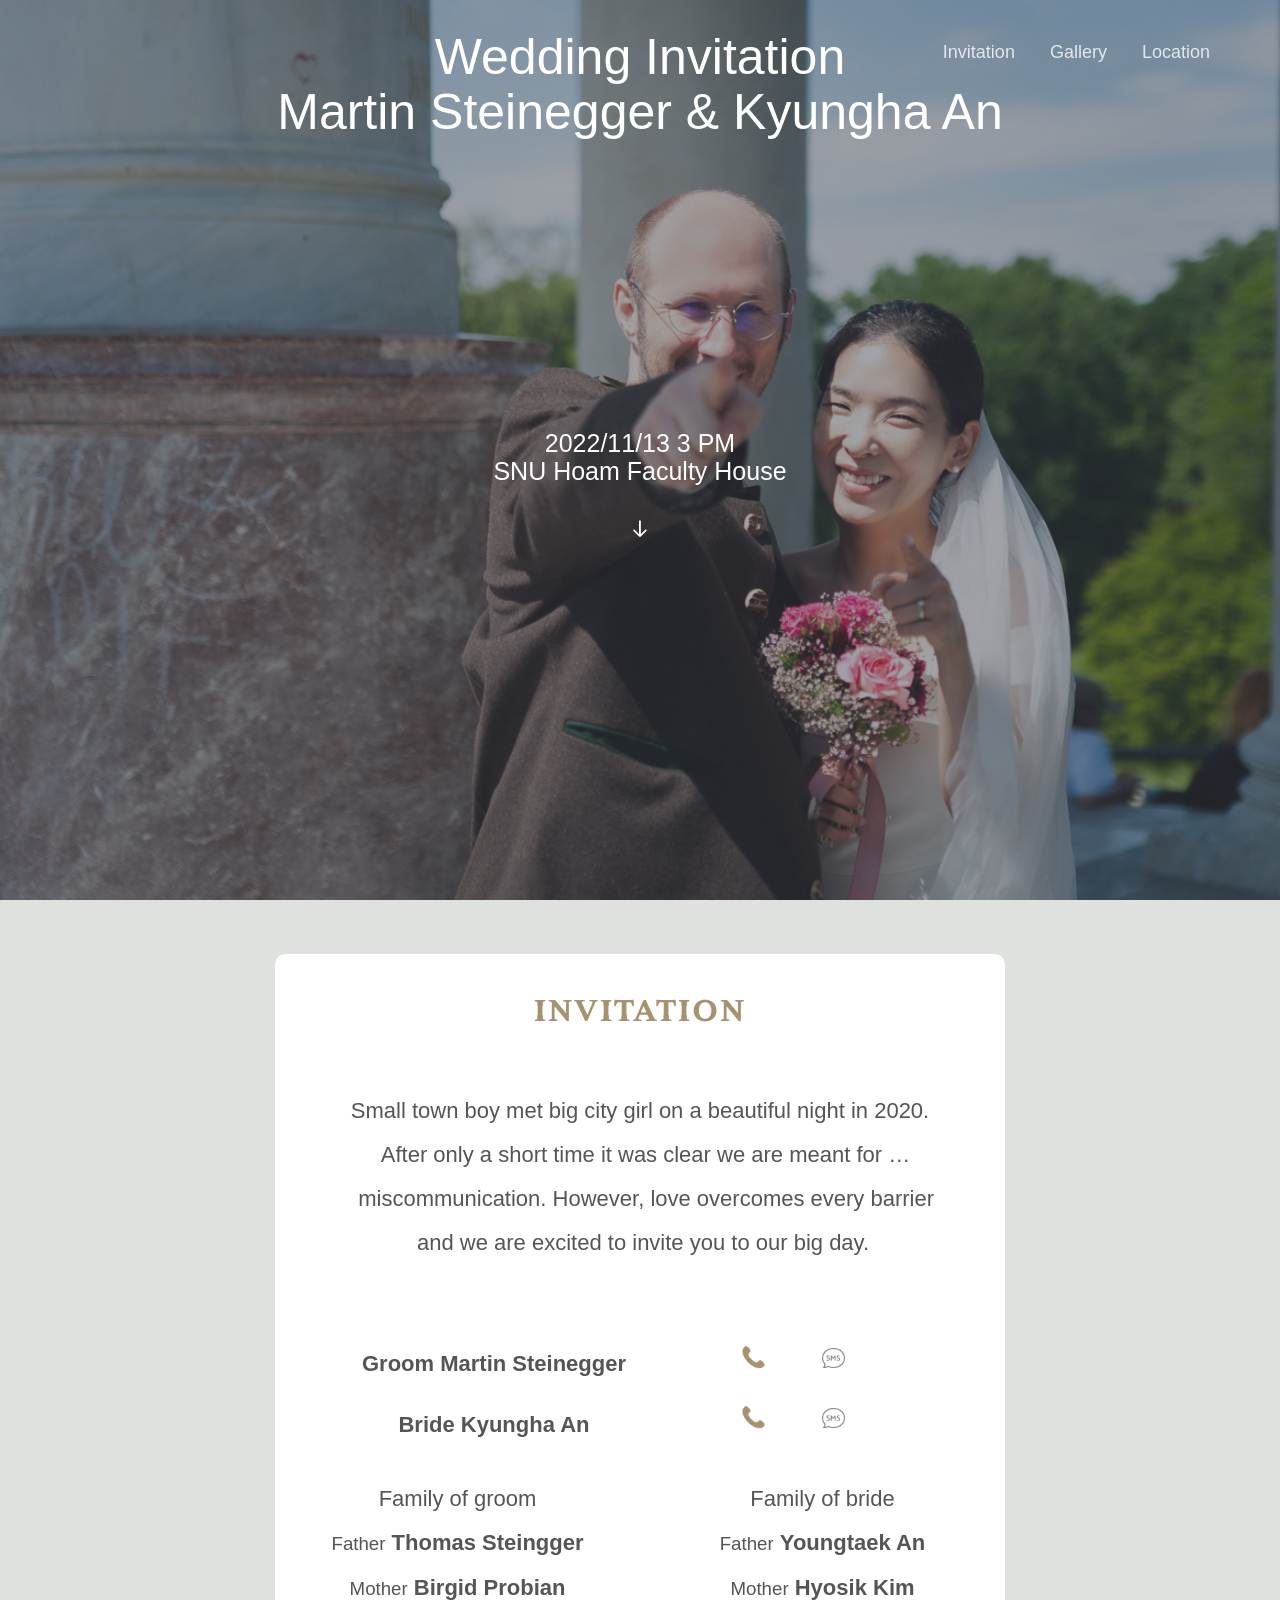
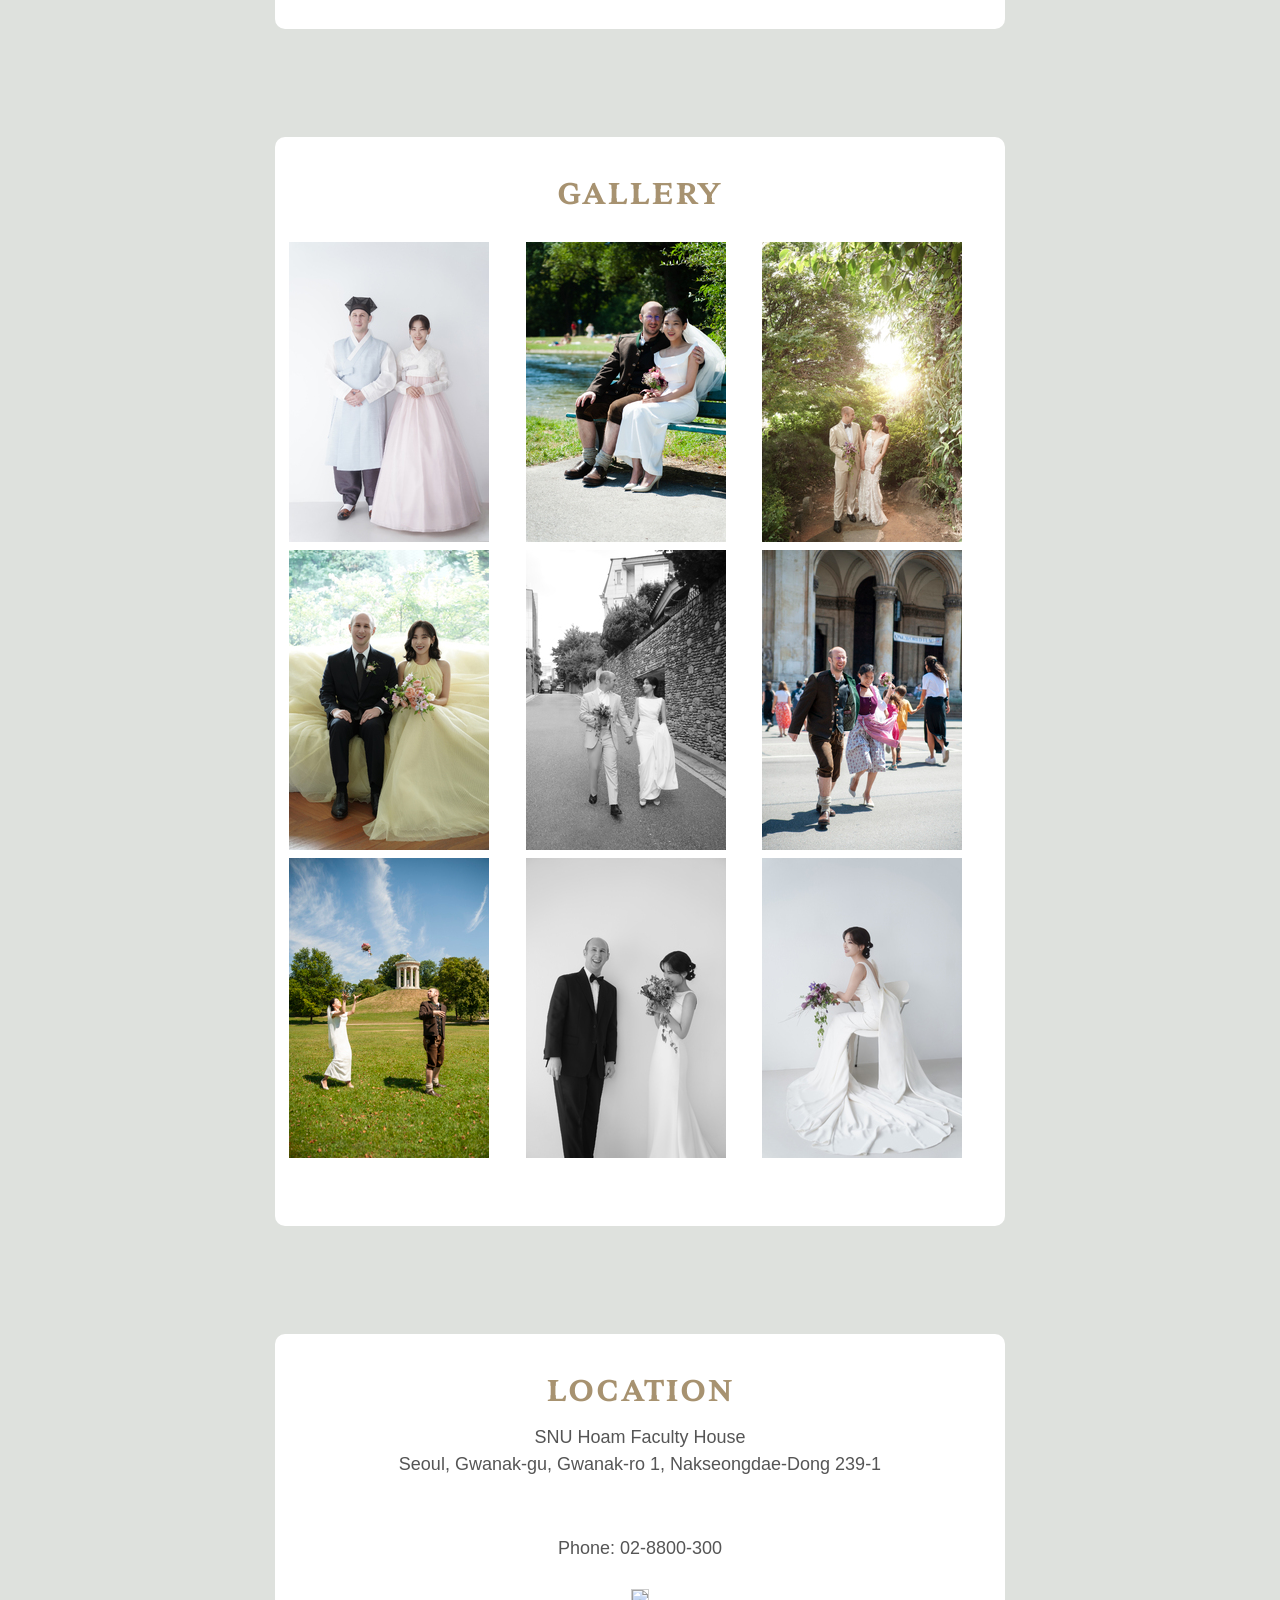
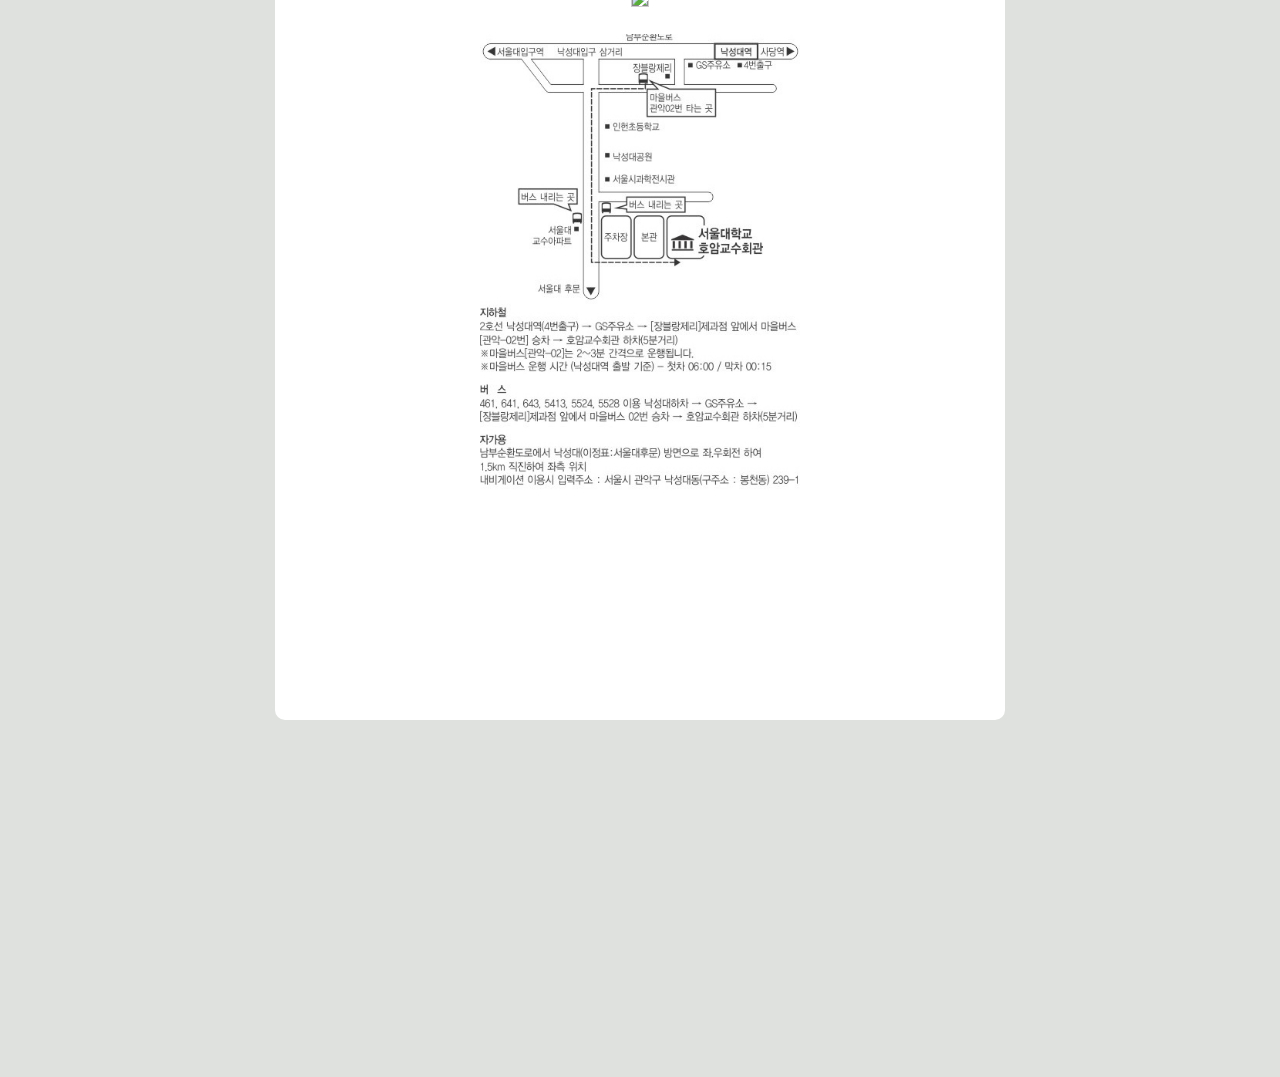
==== commit fb082e1b: "English map" ====
--- a/en.html
+++ b/en.html
@@ -3,20 +3,20 @@
 <head>
     <meta charset="utf-8">
     <meta http-equiv="X-UA-Compatible" content="IE=edge">
-    <title>마틴 & 경하 Wedding Invitation</title>
+    <title>Martin & Kyungha Wedding Invitation</title>
     <meta name="viewport" content="width=device-width, initial-scale=1">
-    <meta name="description" content="2022년 11월 13일 오후 3시 서울대학교 호암교수회관"/>
-    <meta name="keywords" content="Wedding invitation"/>
+    <meta name="description" content="2022/11/13 3 PM Hoam Faculty House"/>
+    <meta name="keywords" content="Wedding Invitation"/>
     <meta name="author" content="Martin Steinegger"/>
     <!--Template from soa-bin-wedding.github.io-->
     <meta property="og:type" content="website">
     <meta property="og:title" content="마틴 & 경하의 결혼식에 초대합니다.">
     <meta property="og:image" content="images/crop.jpg">
     <meta property="og:url" content="https://kyungha-martin.github.io">
-    <meta property="og:description" content="2022년 11월 13일 오후 3시 서울대학교 호암교수회관">
+    <meta property="og:description" content="2022/11/13 3 PM SNU Hoam Faculty House">
     <meta name="twitter:card" content="summary">
     <meta name="twitter:title" content="마틴 & 경하의 결혼식에 초대합니다.">
-    <meta name="twitter:description" content="2022년 11월 13일 오후 3시 서울대학교 호암교수회관">
+    <meta name="twitter:description" content="2022/11/13 3 PM SNU Hoam Faculty House">
     <meta name="twitter:image" content="images/crop.jpg">
     <meta name="twitter:site" content="https://kyungha-martin.github.io">
     <link rel="icon" href="images/favicon.jpg">
@@ -47,9 +47,9 @@
         <div id="fh5co-logo"></div>
         <nav id="fh5co-main-nav">
             <ul>
-                <li><a href="#" data-nav-section="welcome">인사의 말</a></li>
-                <li><a href="#" data-nav-section="wedphoto">사진</a></li>
-                <li><a href="#" data-nav-section="location">장소</a></li>
+                <li><a href="#" data-nav-section="welcome">Invitation</a></li>
+                <li><a href="#" data-nav-section="wedphoto">Gallery</a></li>
+                <li><a href="#" data-nav-section="location">Location</a></li>
             </ul>
         </nav>
     </div>
@@ -65,8 +65,9 @@
             <div class="fh5co-text">
                 <div class="container">
                     <div class="row text-center">
-                        <h1 class="animate-box">초대합니다<br>스타이네거 마틴 & 안경하</h1>
-                        <h3>2022년 11월 13일 오후 3시<br>서울대학교 호암교수회관</h3>
+                        <h1 class="animate-box">Wedding Invitation <br> Martin Steinegger & Kyungha An</h1>
+
+                        <h3>2022/11/13 3 PM<br> SNU Hoam Faculty House</h3>
                         <div class="fh5co-go animate-box">
                             <a href="javascript:gaClick('main','startClick');" class="js-fh5co-next">
                                 <span><i class="icon-arrow-down2"></i></span>
@@ -88,7 +89,7 @@
                 <div class="wed-events" style="padding-bottom:3em" style="border-radius:20px;">
                     <div class="row text-center " style="ned-underl">
                         <h2 class="ned-section-venue section-header animate-box">
-                            인사의 말
+                            Invitation
                         </h2>
                     </div>
 
@@ -96,22 +97,20 @@
 
                     <div class="ned-lead animate-box" style="line-height:200%;">
                         <br>
-                        2020년 어느 가을날, 독일 시골마을 남자가<br>
-                        서울 도시여자를 만났습니다.<br>
-                        얼마 지나지 않아, 우리는 운명을 느꼈습니다...<br>
-                        앞으로도 많은 오해와 차이속에 살아가게 될 운명을요.<br> 
-                        그럼에도, 서로를 평생 사랑으로 보듬기로 <br class="mobile-only">약속하고자 합니다.<br>
-                        그 자리, 용기와 격려로 축복해 주시면 감사하겠습니다.<br>
+                        Small town boy met big city girl on a beautiful night in 2020. <br> 
+                        After only a short time it was clear we are meant for …<br> 
+                        miscommunication. However, love overcomes every barrier <br>
+                        and we are excited to invite you to our big day. <br>
                         <br>
                         <dl>
-                            <dt><span class="blue">신랑</span> <span class="input_husband">스타이네거 마틴</span></dt>
+                            <dt><span class="blue">Groom</span> <span class="input_husband">Martin Steinegger</span></dt>
                             <dd><a class="tel-icon" href="tel:010-2862-2673">&#128222;</a></dd>
                             <dd><a href="sms:010-2862-2673"><img
                                     src="images/btn_sms02.png"
                                     height="20"></a></dd>
                         </dl>
                         <dl>
-                            <dt><span class="blue">신부</span> <span class="input_husband">안경하</span></dt>
+                            <dt><span class="blue">Bride</span> <span class="input_husband">Kyungha An</span></dt>
                             <dd><a class="tel-icon" href="tel:010-9148-8938">&#128222;</a></dd>
                             <dd><a href="sms:010-9148-8938"><img
                                     src="images/btn_sms02.png"
@@ -121,25 +120,25 @@
                         <br>
                         <ul class="parents">
                             <li>
-                                신랑측 혼주
+                                Family of groom
                                 <ul class="detail">
                                     <li>
-                                        <small>아버지</small>
-                                        <b>토마스</b></li>
-                                    <li>
-                                        <small>어머니</small>
-                                        <b>비어깃</b></li>
+                                        <small>Father</small>
+                                        <b>Thomas Steingger</b></li>
+                                    <li>
+                                        <small>Mother</small>
+                                        <b>Birgid Probian</b></li>
                                 </ul>
                             </li>
                             <li>
-                                신부측 혼주
+                                Family of bride
                                 <ul class="detail">
                                     <li>
-                                        <small>아버지</small>
-                                        <b> 안영택</b></li>
-                                    <li>
-                                        <small>어머니</small>
-                                        <b> 김효식</b></li>
+                                        <small>Father</small>
+                                        <b>Youngtaek An</b></li>
+                                    <li>
+                                        <small>Mother</small>
+                                        <b>Hyosik Kim</b></li>
                                 </ul>
                             </li>
                         </ul>
@@ -157,7 +156,7 @@
                 <div class="wed-events" style="padding-bottom:3em" style="border-radius:20px;">
                     <div class="row text-center">
                         <h2 class="ned-section-venue section-header animate-box">
-                            사진
+                            Gallery
                         </h2>
                     </div>
                     <div class="grid-container">
@@ -185,12 +184,12 @@
                 <div class="wed-events" style="padding-bottom:3em" style="border-radius:20px;">
                     <div class="row text-center">
                         <h2 class="ned-section-venue section-header animate-box fadeInUp animated">
-                            장소
+                            Location
                         </h2>
                         <div>
-                            <span>서울대학교 호암교수회관 </span><br>
-                            <p>서울 관악구 관악로1 <br class="mobile-only">(낙성대동(구 봉천동) 239-1)</p><br>
-                            <span>전화: 02-8800-300</span>
+                            <span>SNU Hoam Faculty House</span><br>
+                            <p>Seoul, Gwanak-gu, Gwanak-ro 1, <br class="mobile-only">Nakseongdae-Dong 239-1</p><br>
+                            <span>Phone: 02-8800-300</span>
 
                         </div>
                         <br>
@@ -205,7 +204,7 @@
                         <div class="ned-lead animate-box" style="line-height:200%;">
                             <br>
                             <br>
-                            서울대학교 교수회관이 아닌 <br class="mobile-only">서울대학교 <mark style="background-color: var(--header-color); color: #ffffff;">호암</mark> 교수회관입니다.<br>
+                            It is not SNU Faculty House but <br class="mobile-only">SNU <mark style="background-color: var(--header-color); color: #ffffff;">Hoam</mark> Faculty House.<br>
                             
                             <br>
                         </div>
@@ -222,7 +221,7 @@
                 <div class="wed-events" style="padding-bottom:3em" style="border-radius:20px;">
                     <div class="row text-center">
                         <h2 class="ned-section-venue section-header animate-box fadeInUp animated">
-                            공유하기
+                            Sharing
                         </h2>
                         <!--FIXME-->
                         <a href="https://www.facebook.com/sharer/sharer.php?u=https%3A%2F%2Fkyungha-martin.github.io" target="_blank"><img src="images/sns1.png" alt="페이스북" width="50px" height="50px"></a>
@@ -248,7 +247,7 @@
 	}
     Kakao.Story.open({
         url: 'https://kyungha-martin.github.io',
-        text: '모바일 초대장 연결! #모바일초대장'
+        text: 'Mobile Invitation! #모바일초대장'
     });
 }
 
@@ -269,8 +268,8 @@
 	    container: '#kakao-link-btn',
 	    objectType: 'feed',
 	    content: {
-		    title: '마틴 & 경하의 결혼식에 초대합니다.',
-		    description: '2022년 11월 13일 오후 3시\n서울대학교 호암교수회관',
+		    title: 'Martin and Kyungha's Wedding Invitation.',
+		    description: '2022/11/13 3 PM\n Hoam Faculty House',
 		    imageUrl: 'https://kyungha-martin.github.io/images/crop.jpg',
 		    imageWidth: 412,
 		    imageHeight: 240,
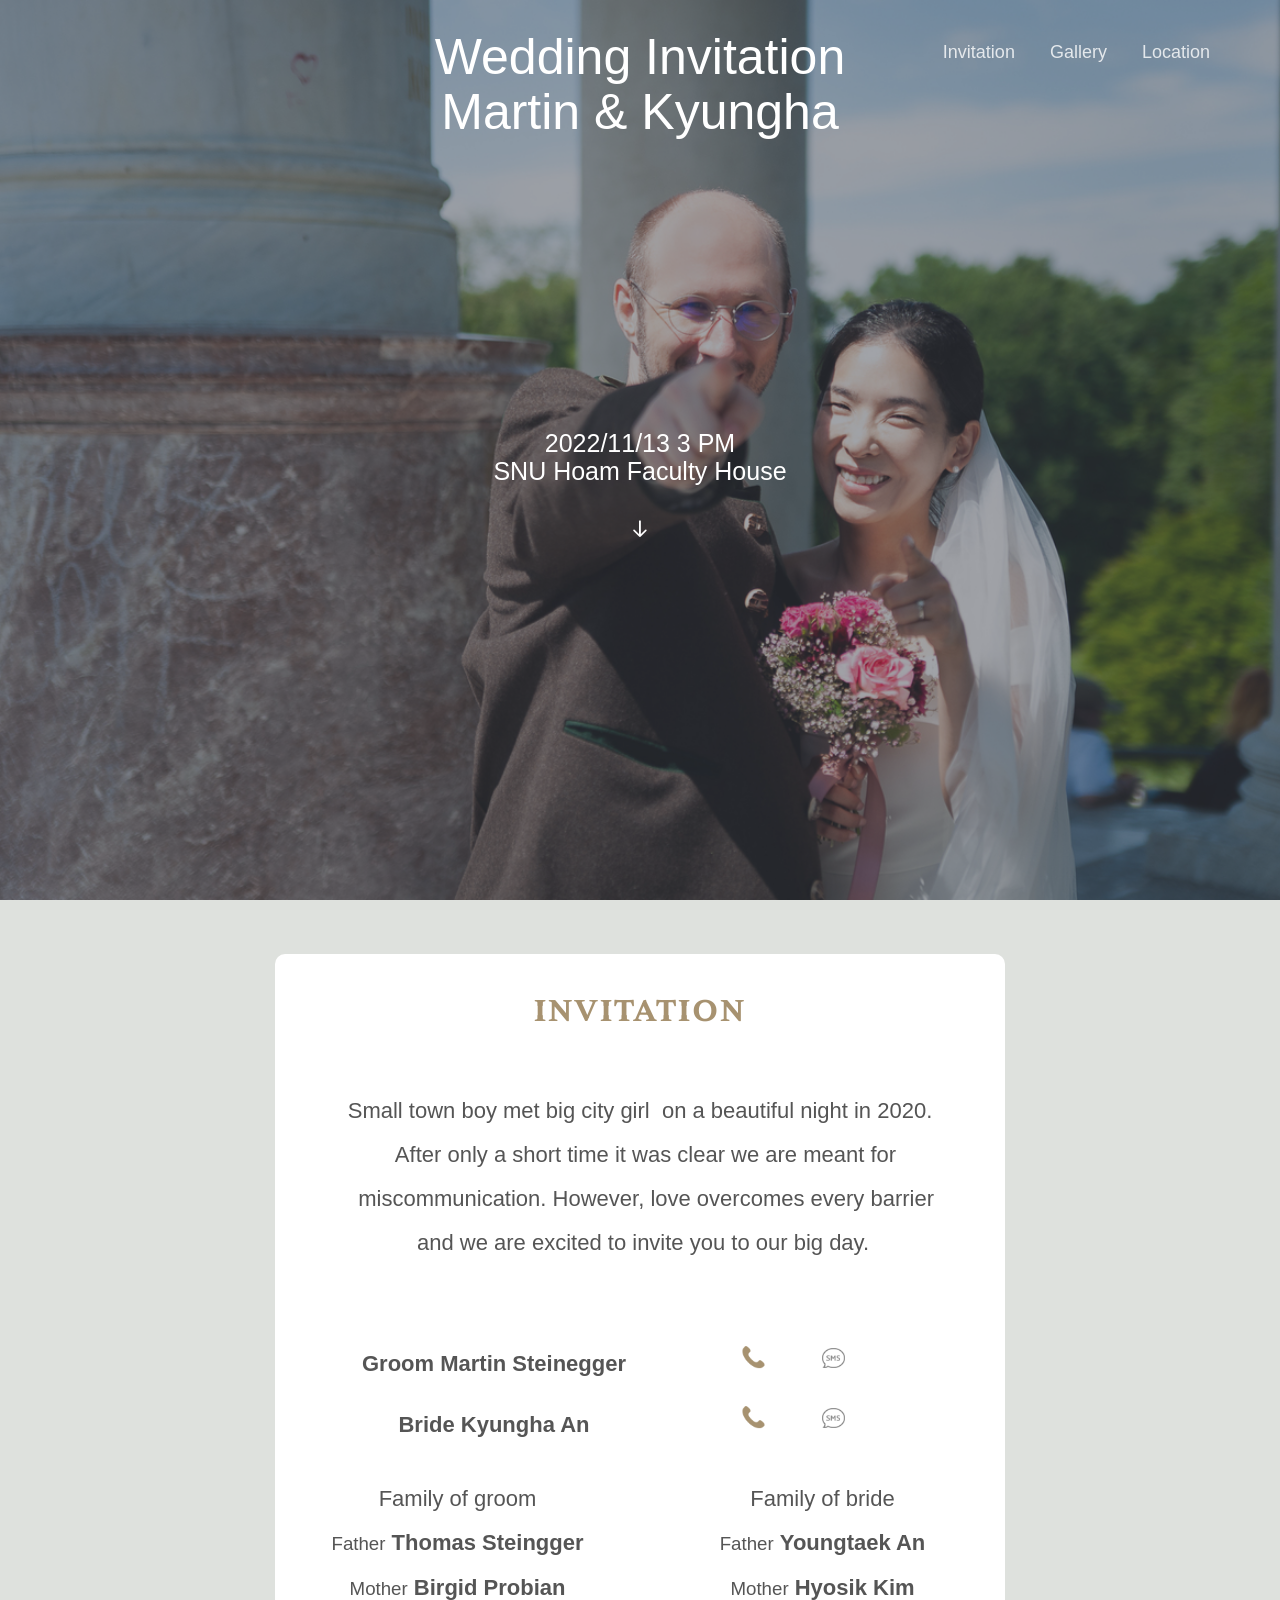
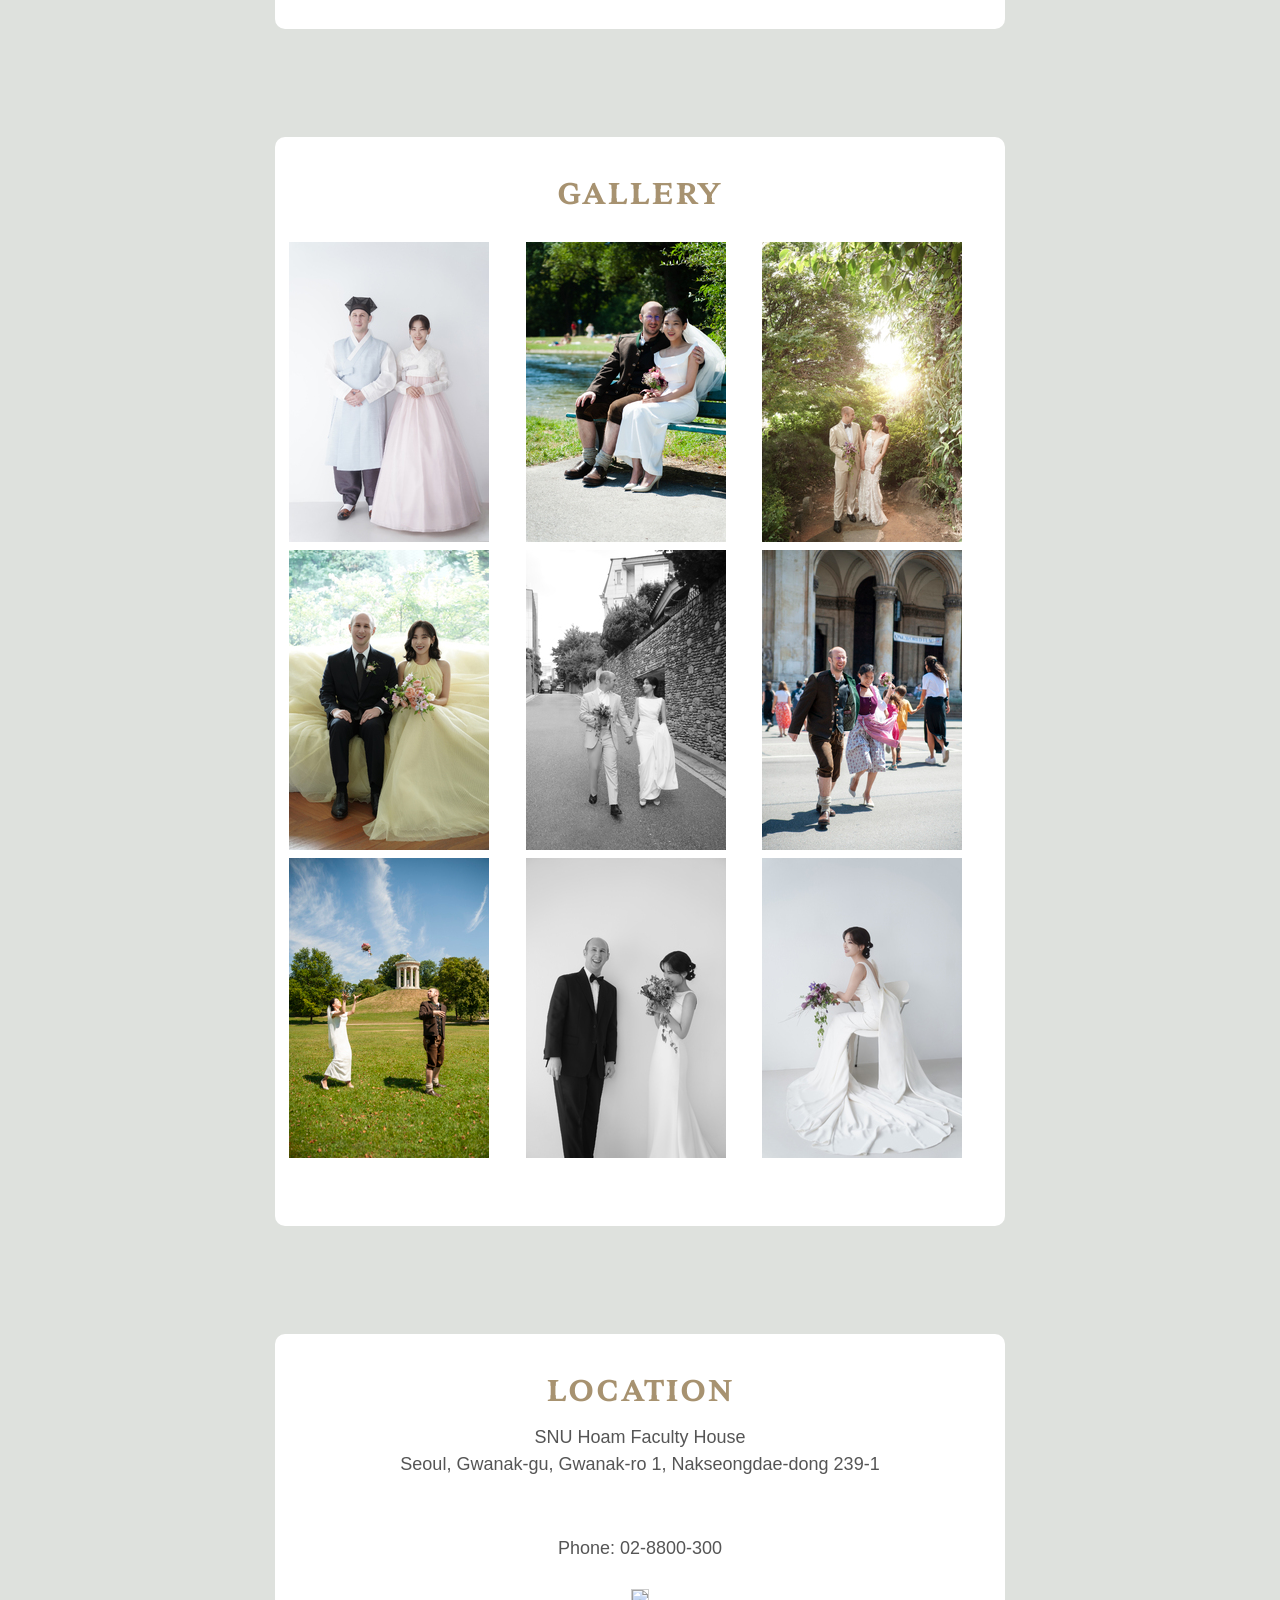
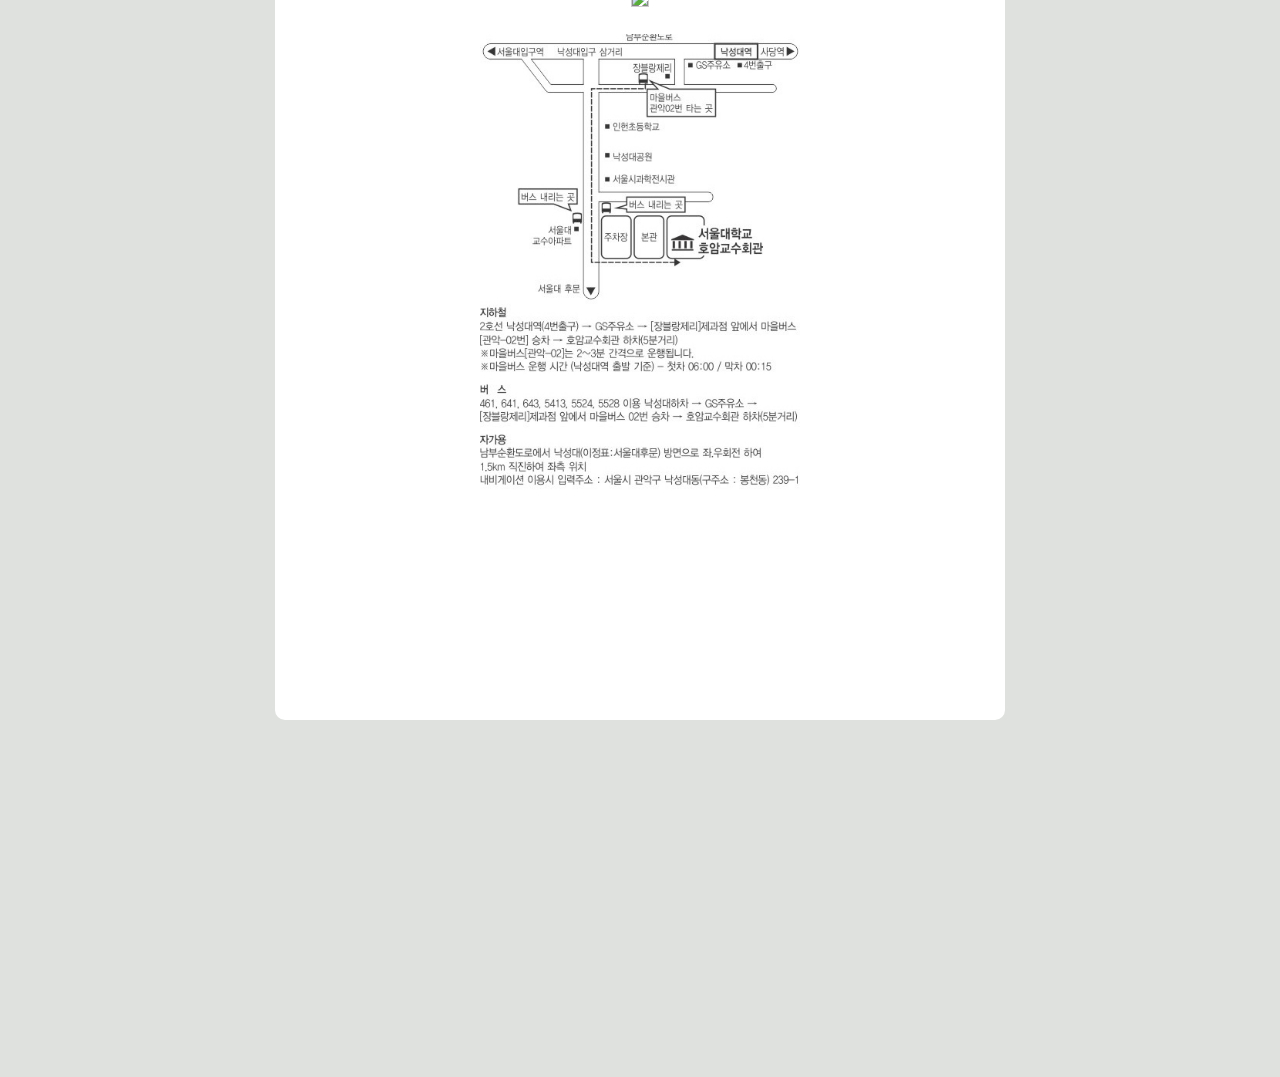
==== commit d501c4ea: "Fix english version problem" ====
--- a/en.html
+++ b/en.html
@@ -65,7 +65,7 @@
             <div class="fh5co-text">
                 <div class="container">
                     <div class="row text-center">
-                        <h1 class="animate-box">Wedding Invitation <br> Martin Steinegger & Kyungha An</h1>
+                        <h1 class="animate-box">Wedding Invitation <br> Martin & Kyungha</h1>
 
                         <h3>2022/11/13 3 PM<br> SNU Hoam Faculty House</h3>
                         <div class="fh5co-go animate-box">
@@ -97,8 +97,8 @@
 
                     <div class="ned-lead animate-box" style="line-height:200%;">
                         <br>
-                        Small town boy met big city girl on a beautiful night in 2020. <br> 
-                        After only a short time it was clear we are meant for …<br> 
+                        Small town boy met big city girl <br class="mobile-only"> on a beautiful night in 2020. <br> 
+                        After only a short time it was clear we are meant for<br> 
                         miscommunication. However, love overcomes every barrier <br>
                         and we are excited to invite you to our big day. <br>
                         <br>
@@ -188,7 +188,7 @@
                         </h2>
                         <div>
                             <span>SNU Hoam Faculty House</span><br>
-                            <p>Seoul, Gwanak-gu, Gwanak-ro 1, <br class="mobile-only">Nakseongdae-Dong 239-1</p><br>
+                            <p>Seoul, Gwanak-gu, Gwanak-ro 1, <br class="mobile-only">Nakseongdae-dong 239-1</p><br>
                             <span>Phone: 02-8800-300</span>
 
                         </div>
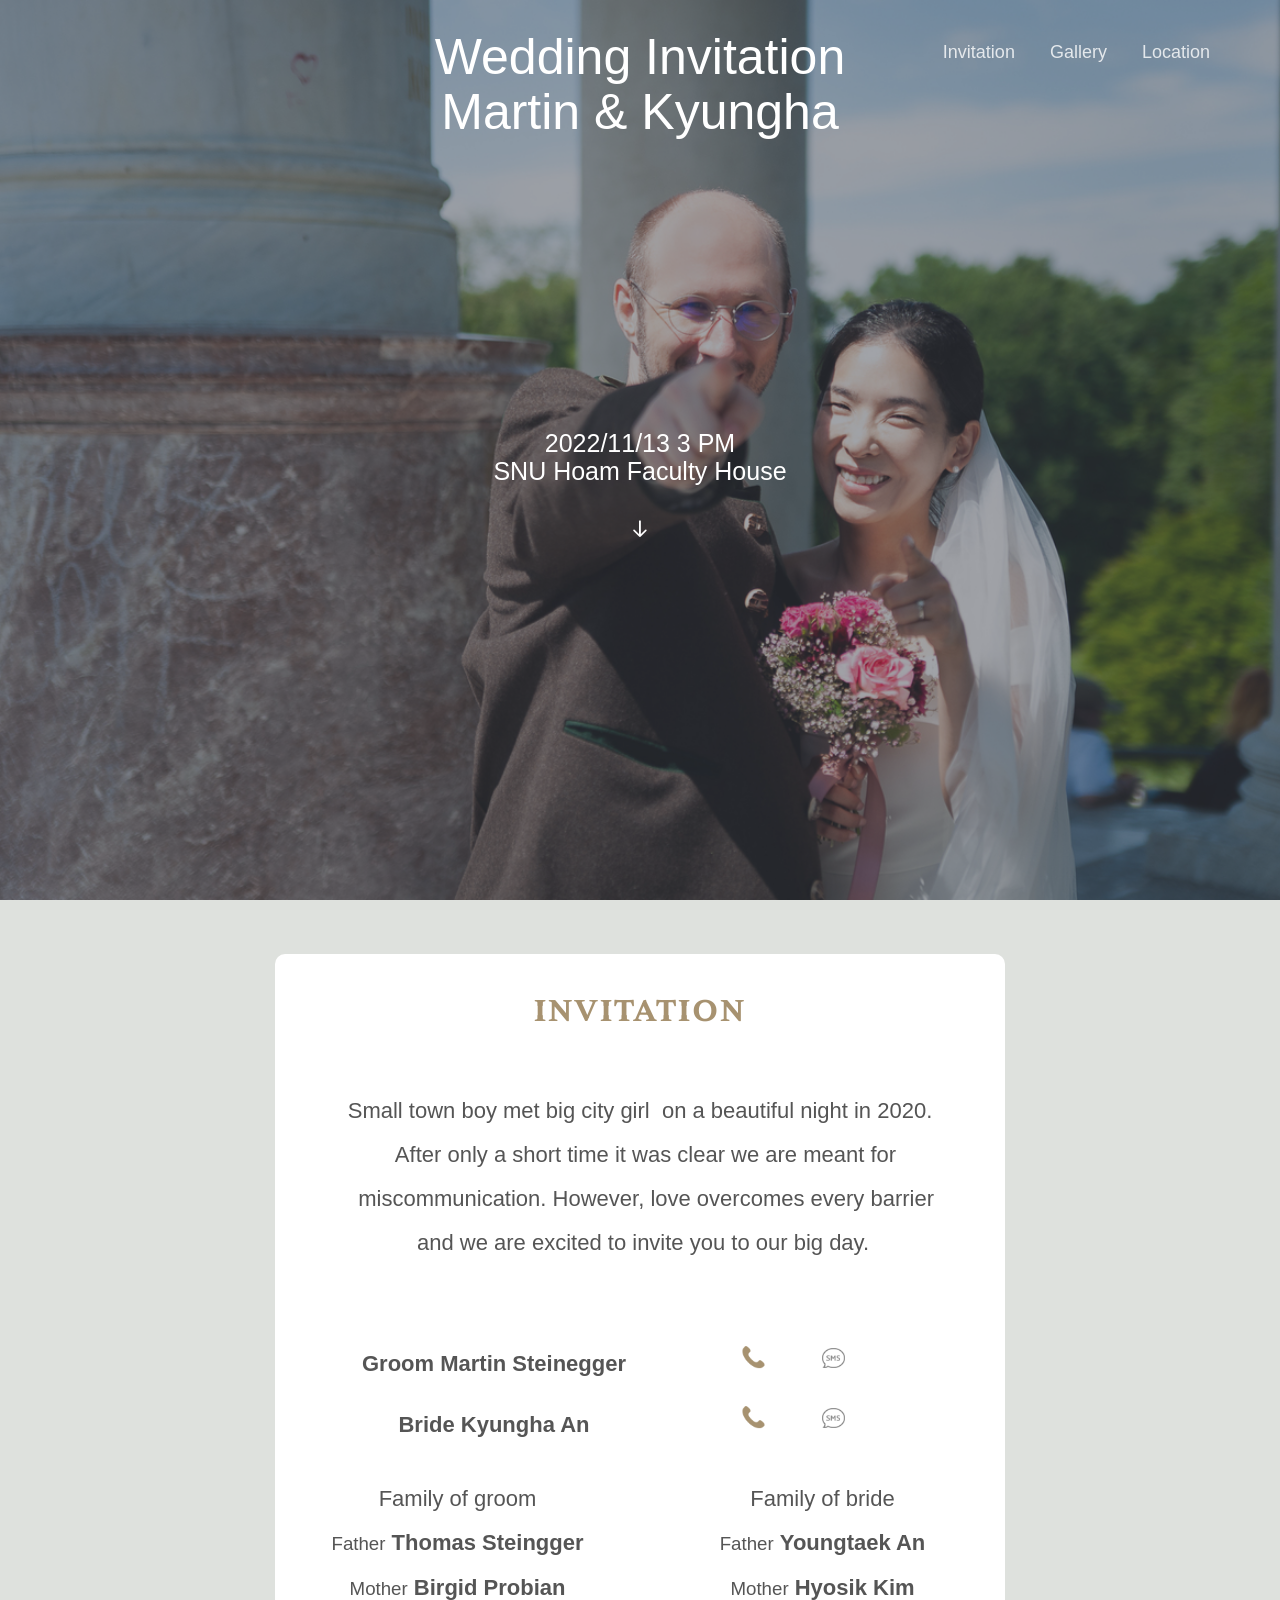
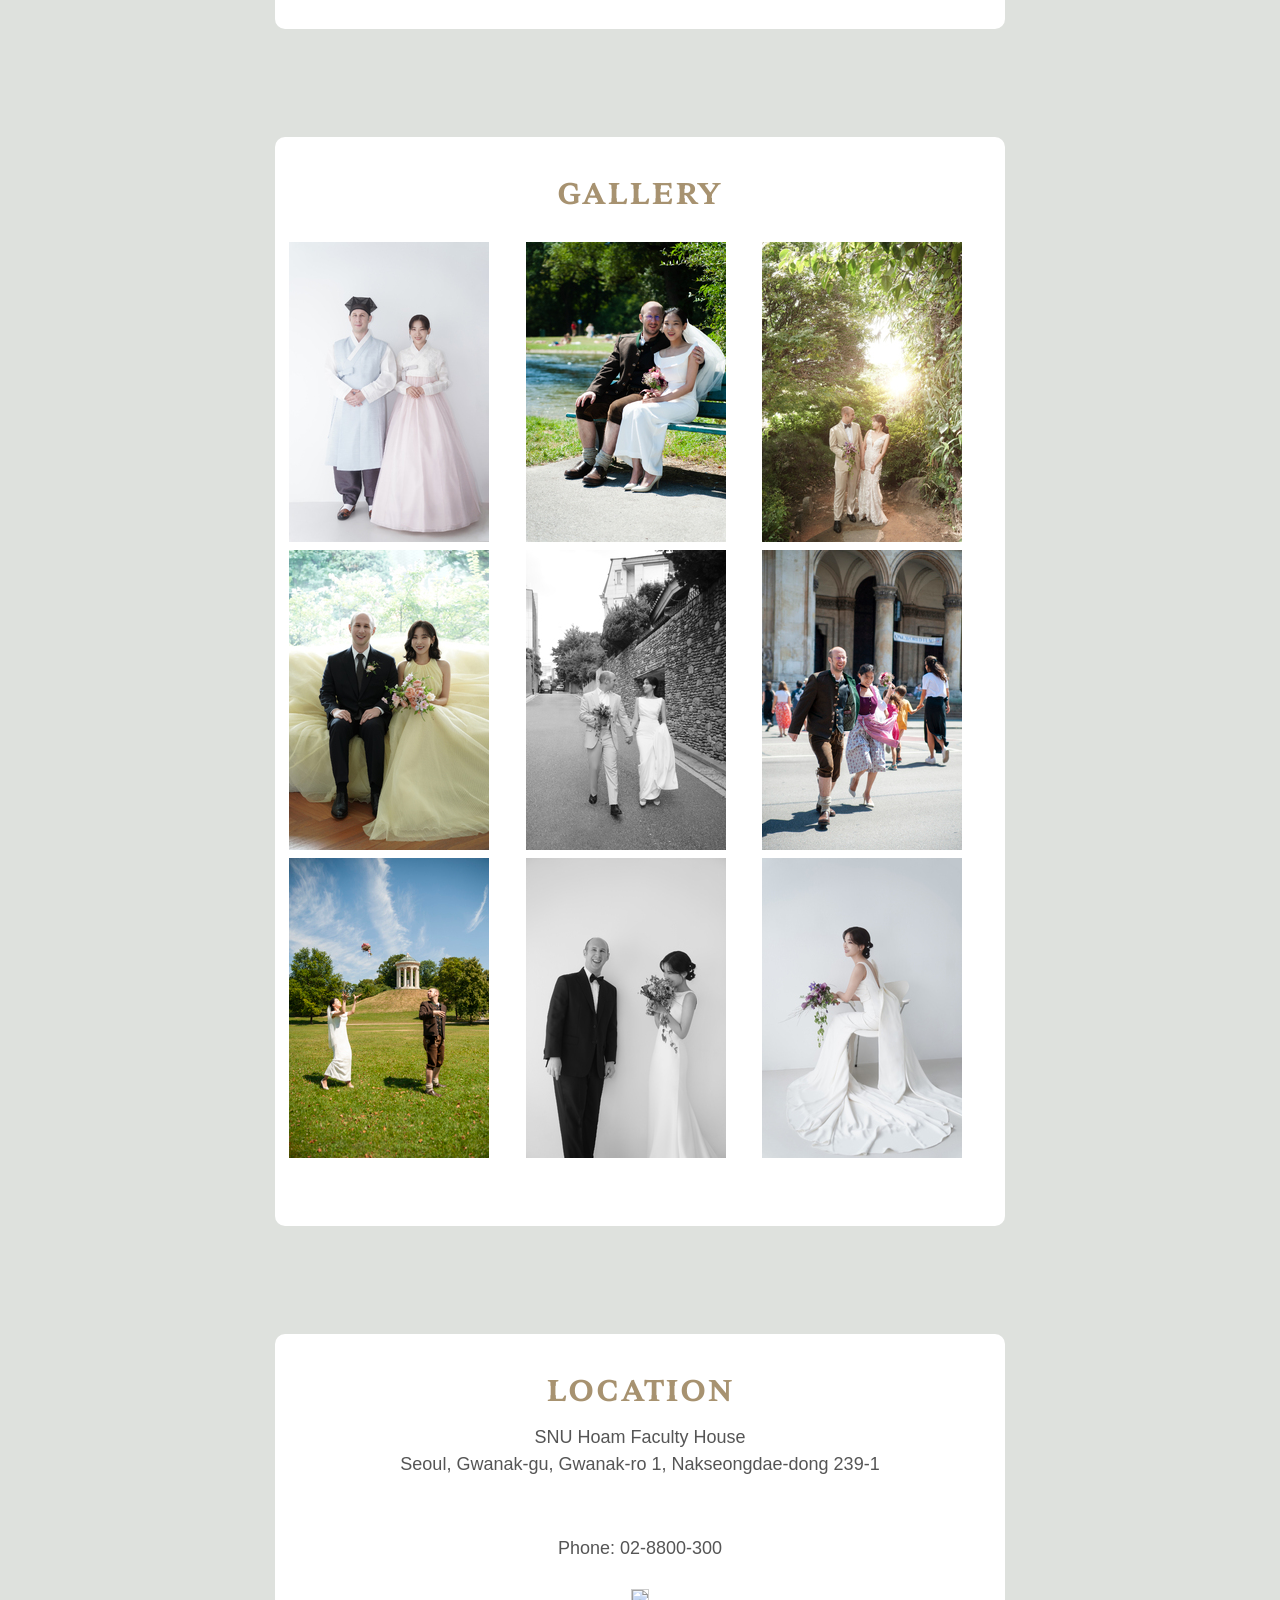
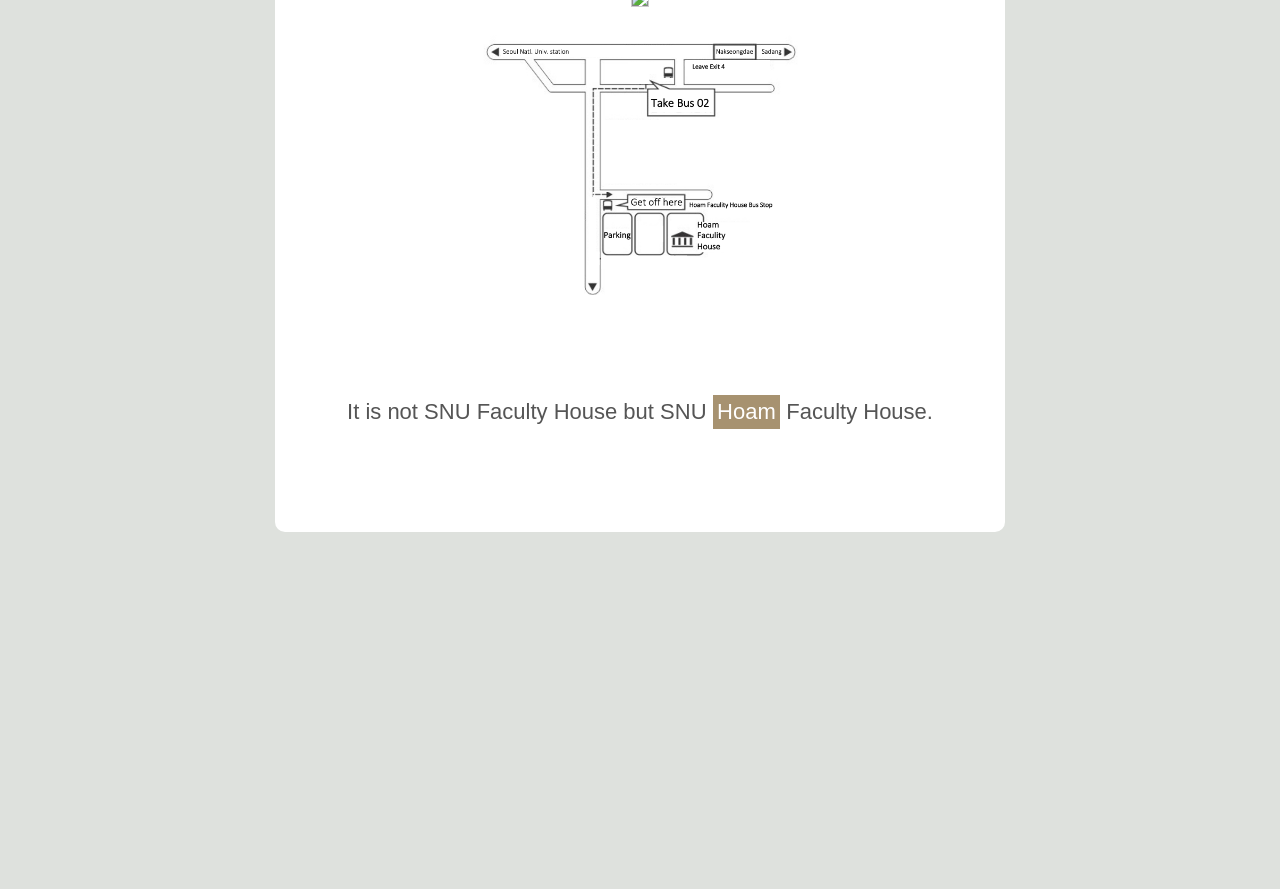
==== commit 693b702d: "Add en.html" ====
--- a/en.html
+++ b/en.html
@@ -10,12 +10,12 @@
     <meta name="author" content="Martin Steinegger"/>
     <!--Template from soa-bin-wedding.github.io-->
     <meta property="og:type" content="website">
-    <meta property="og:title" content="마틴 & 경하의 결혼식에 초대합니다.">
+    <meta property="og:title" content="Wedding Invitation Martin & Kyungha.">
     <meta property="og:image" content="images/crop.jpg">
     <meta property="og:url" content="https://kyungha-martin.github.io">
     <meta property="og:description" content="2022/11/13 3 PM SNU Hoam Faculty House">
     <meta name="twitter:card" content="summary">
-    <meta name="twitter:title" content="마틴 & 경하의 결혼식에 초대합니다.">
+    <meta name="twitter:title" content="Wedding Invitation Martin & Kyungha.">
     <meta name="twitter:description" content="2022/11/13 3 PM SNU Hoam Faculty House">
     <meta name="twitter:image" content="images/crop.jpg">
     <meta name="twitter:site" content="https://kyungha-martin.github.io">
@@ -199,7 +199,7 @@
                         </div>
                         <br>
                         <div id="simplemap">
-                            <img src="images/location_image.jpeg" />
+                            <img src="images/location_image_en.png"/>
                         </div>
                         <div class="ned-lead animate-box" style="line-height:200%;">
                             <br>
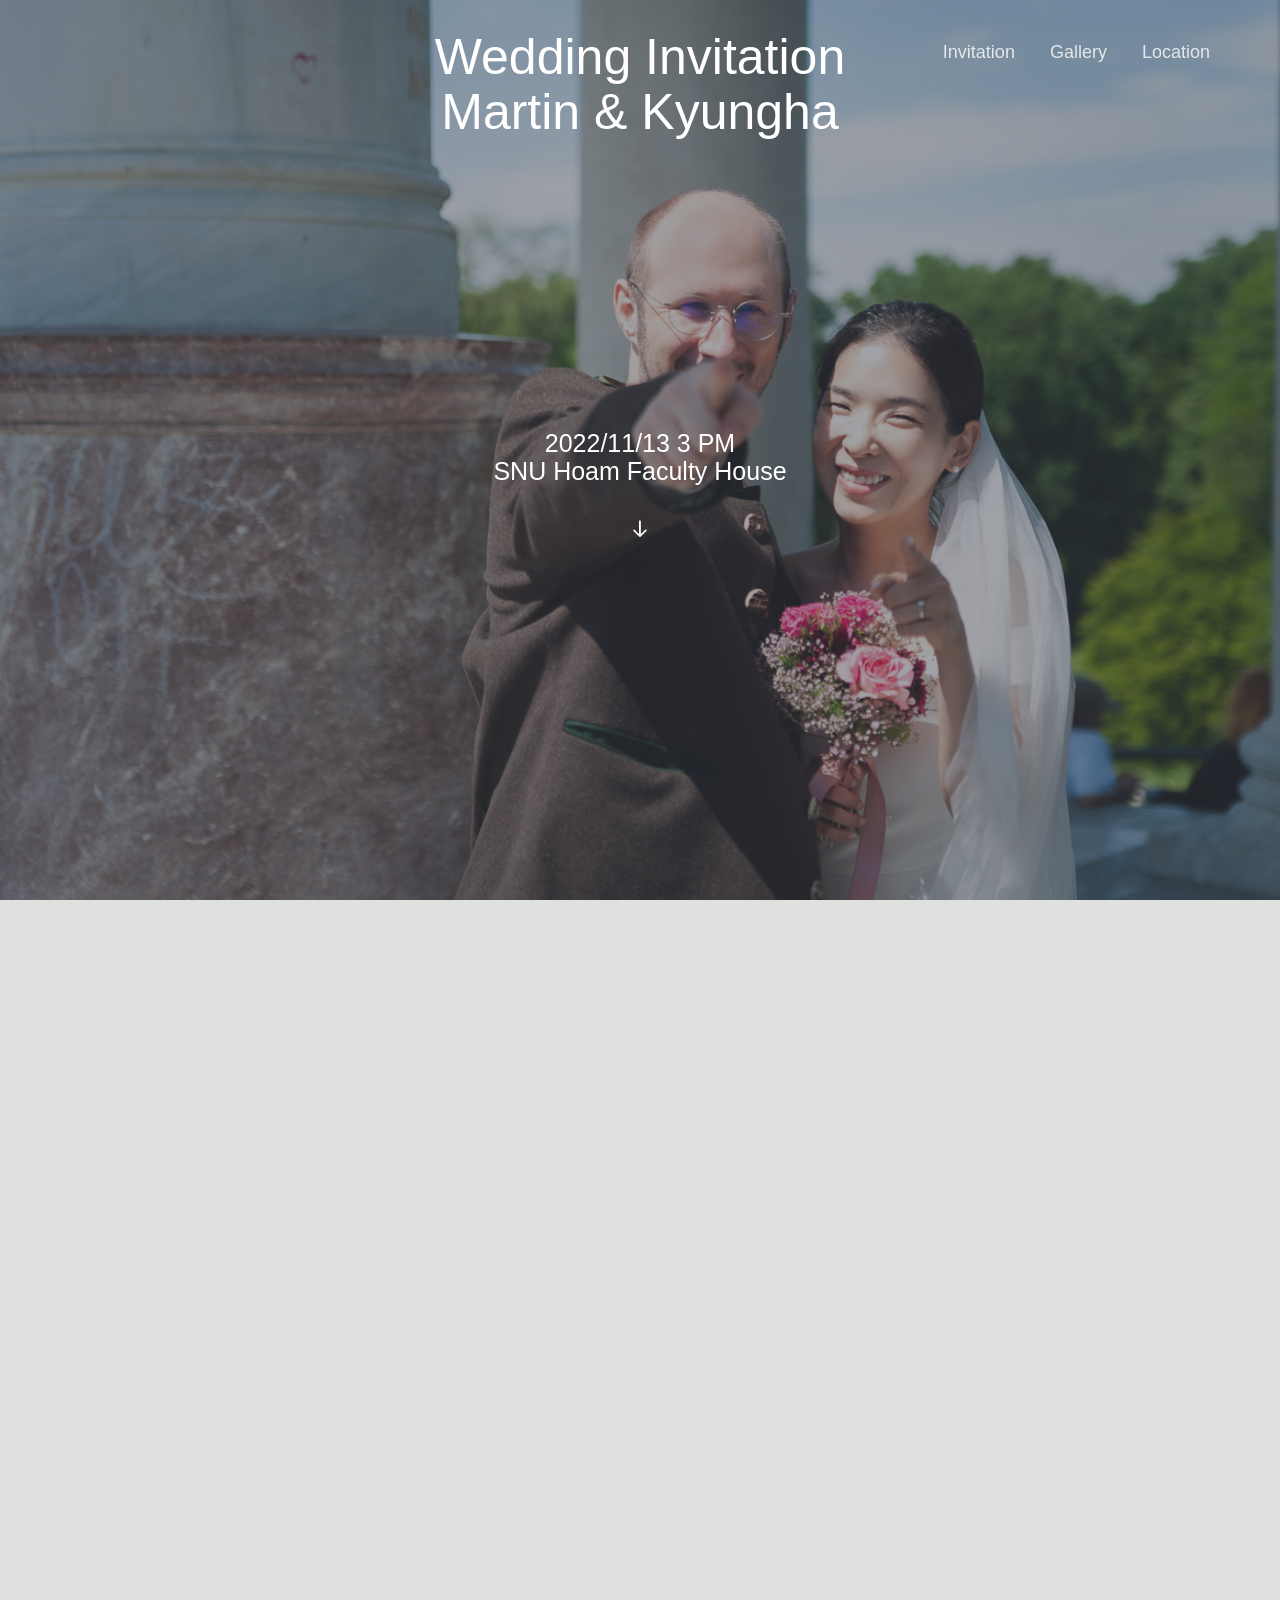
==== commit 0be17e24: "Update en.html" ====
--- a/en.html
+++ b/en.html
@@ -124,7 +124,7 @@
                                 <ul class="detail">
                                     <li>
                                         <small>Father</small>
-                                        <b>Thomas Steingger</b></li>
+                                        <b>Thomas Steinegger</b></li>
                                     <li>
                                         <small>Mother</small>
                                         <b>Birgid Probian</b></li>
